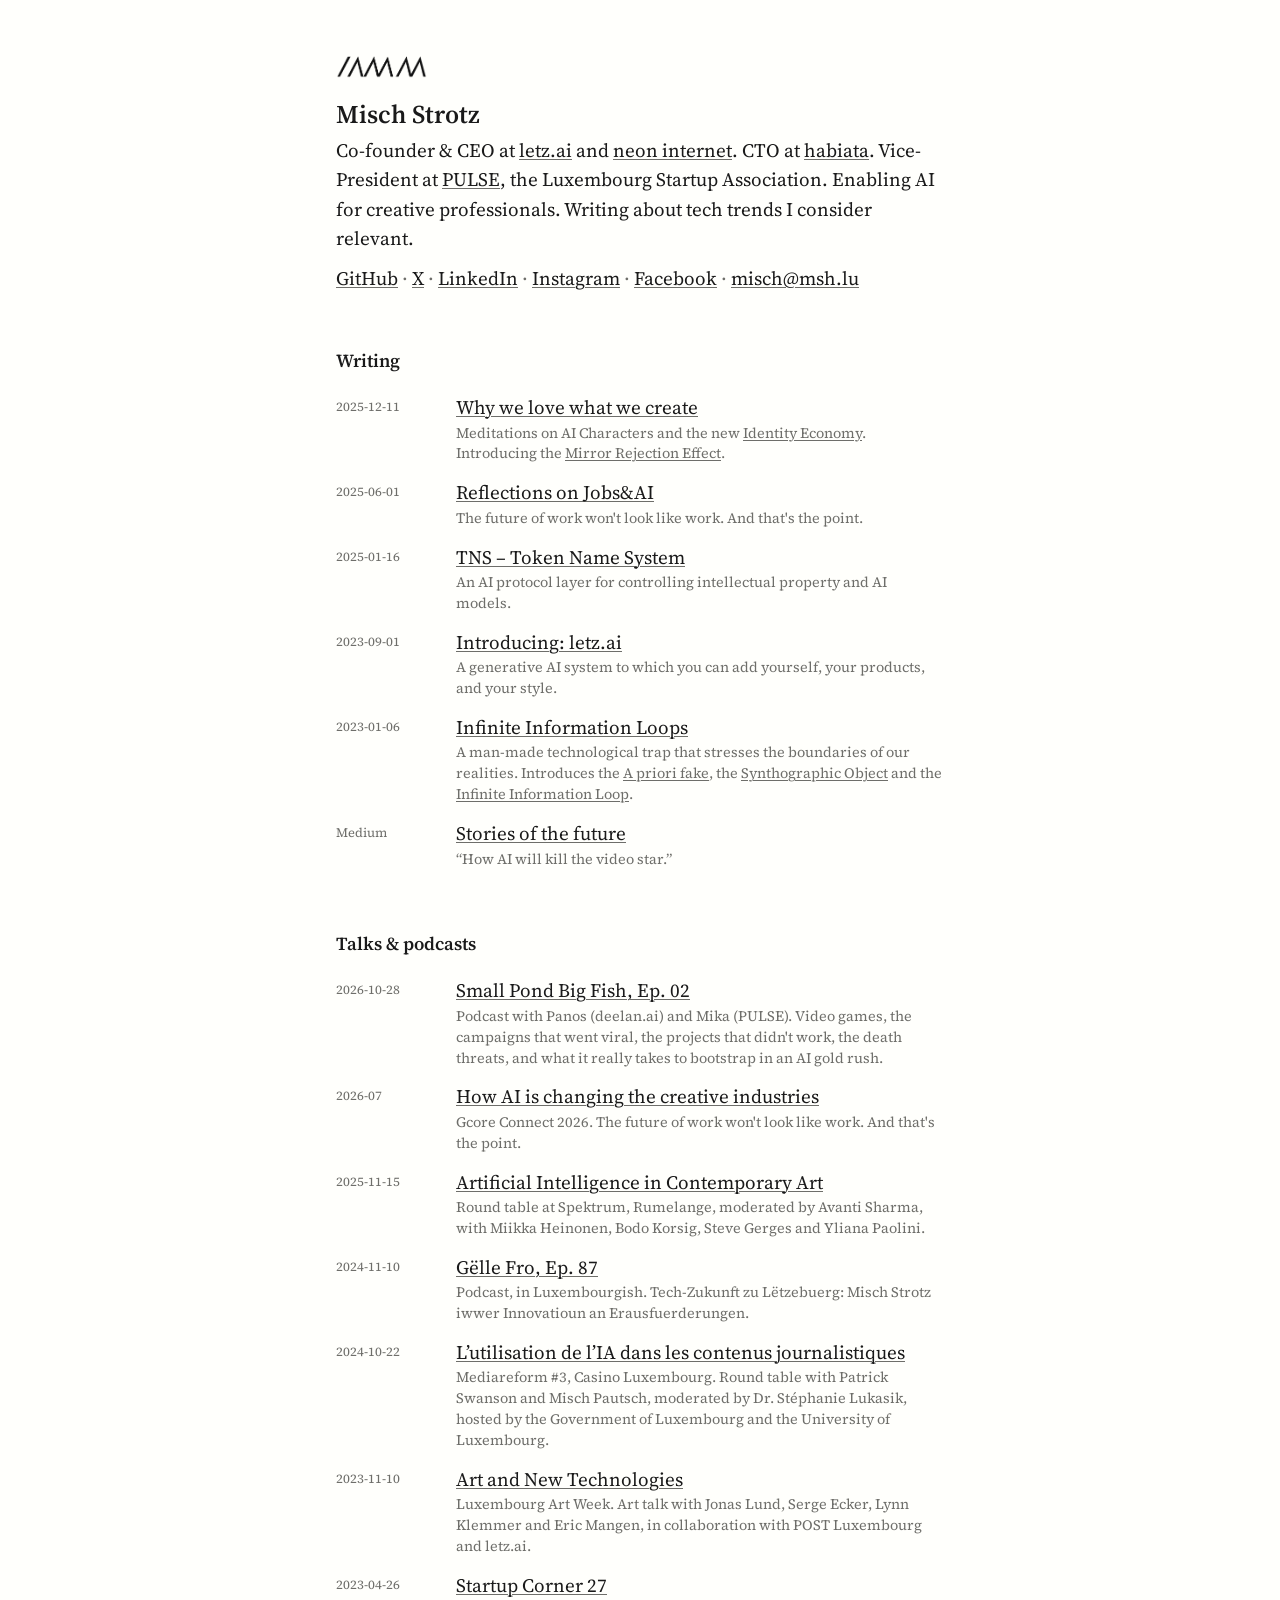
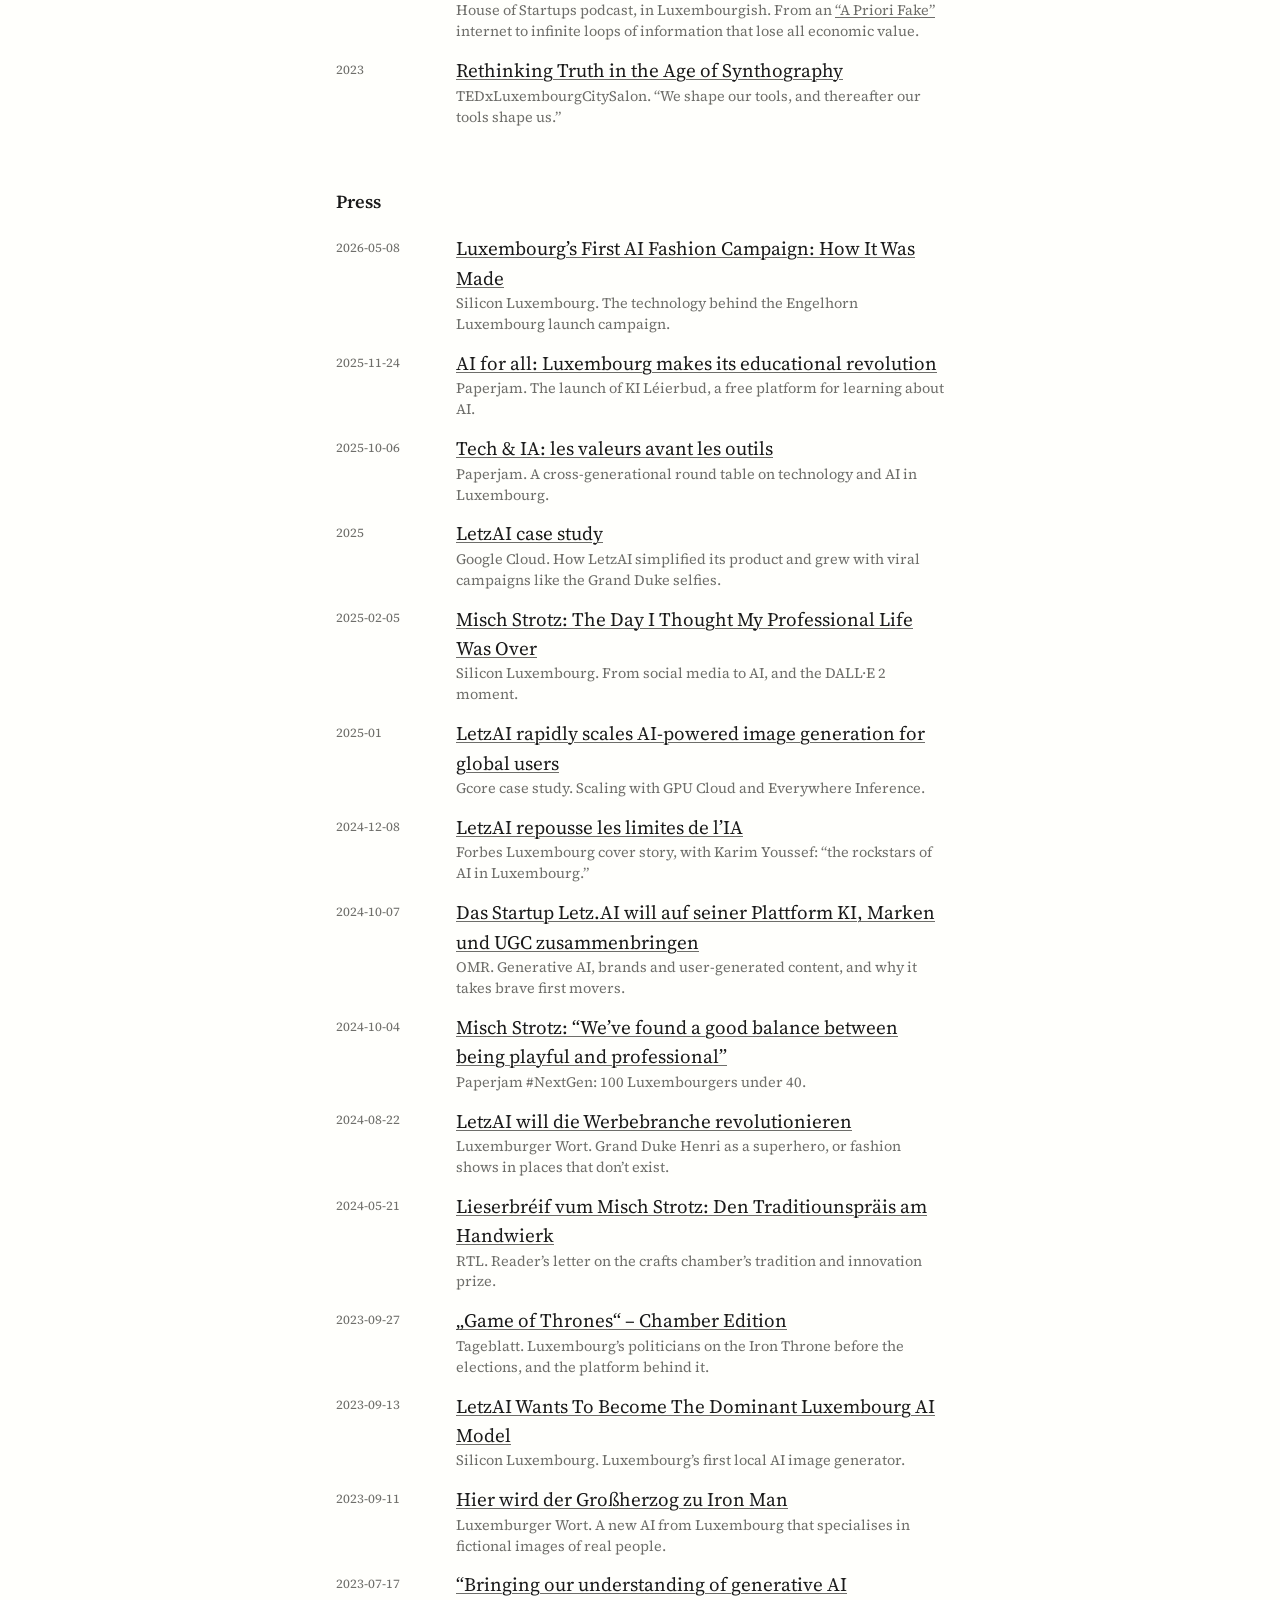
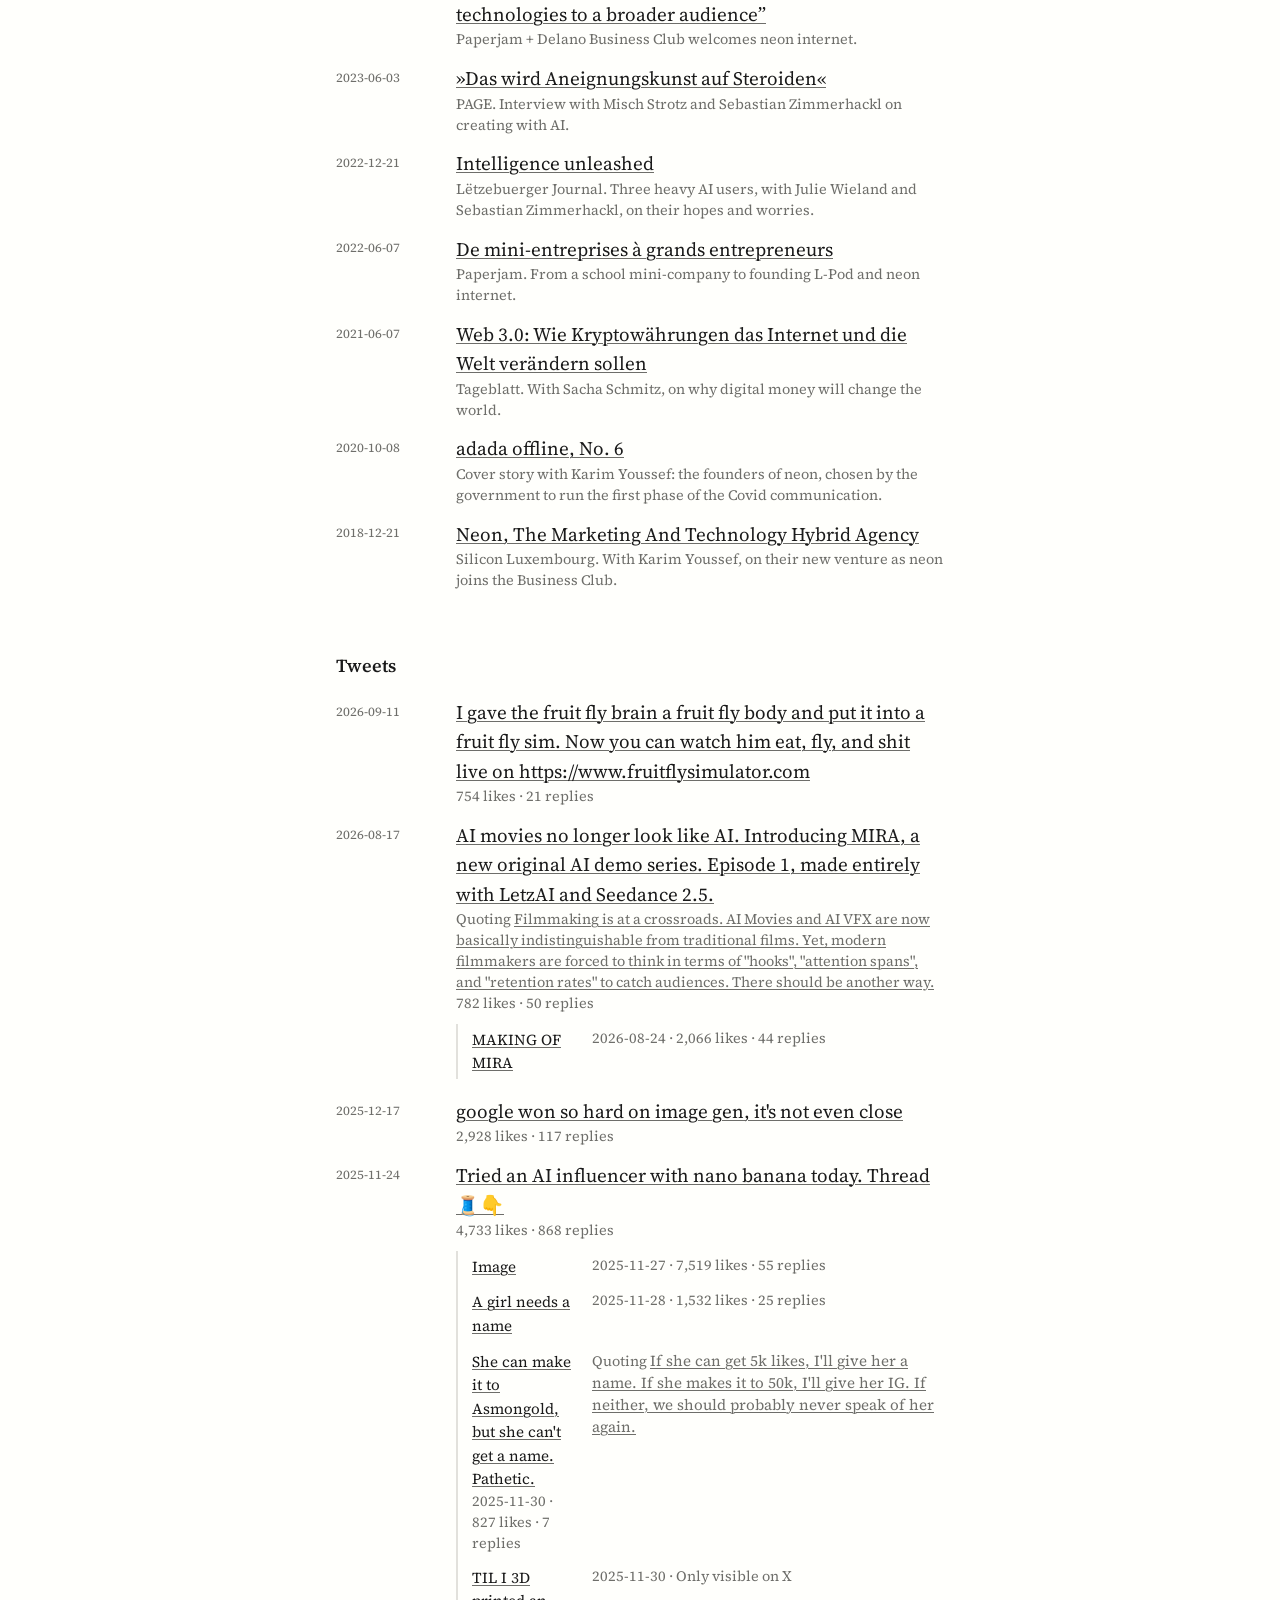
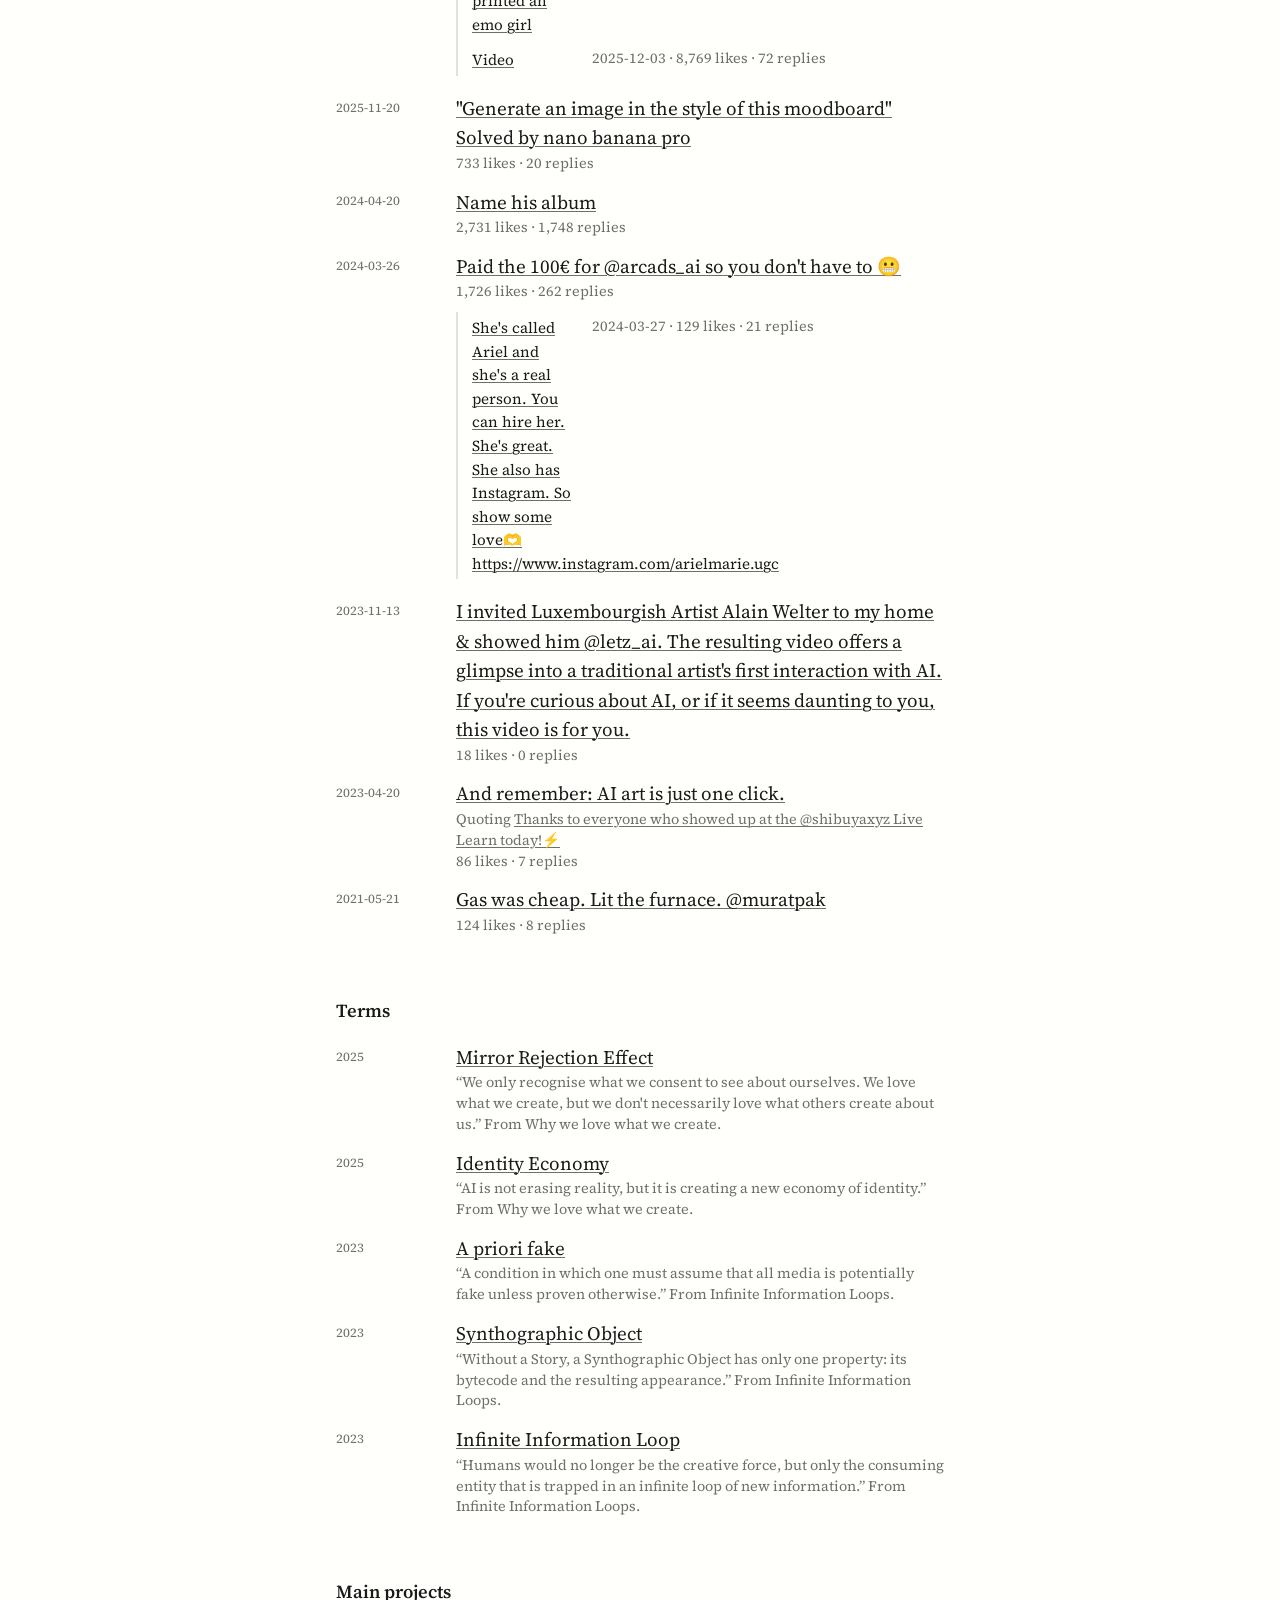
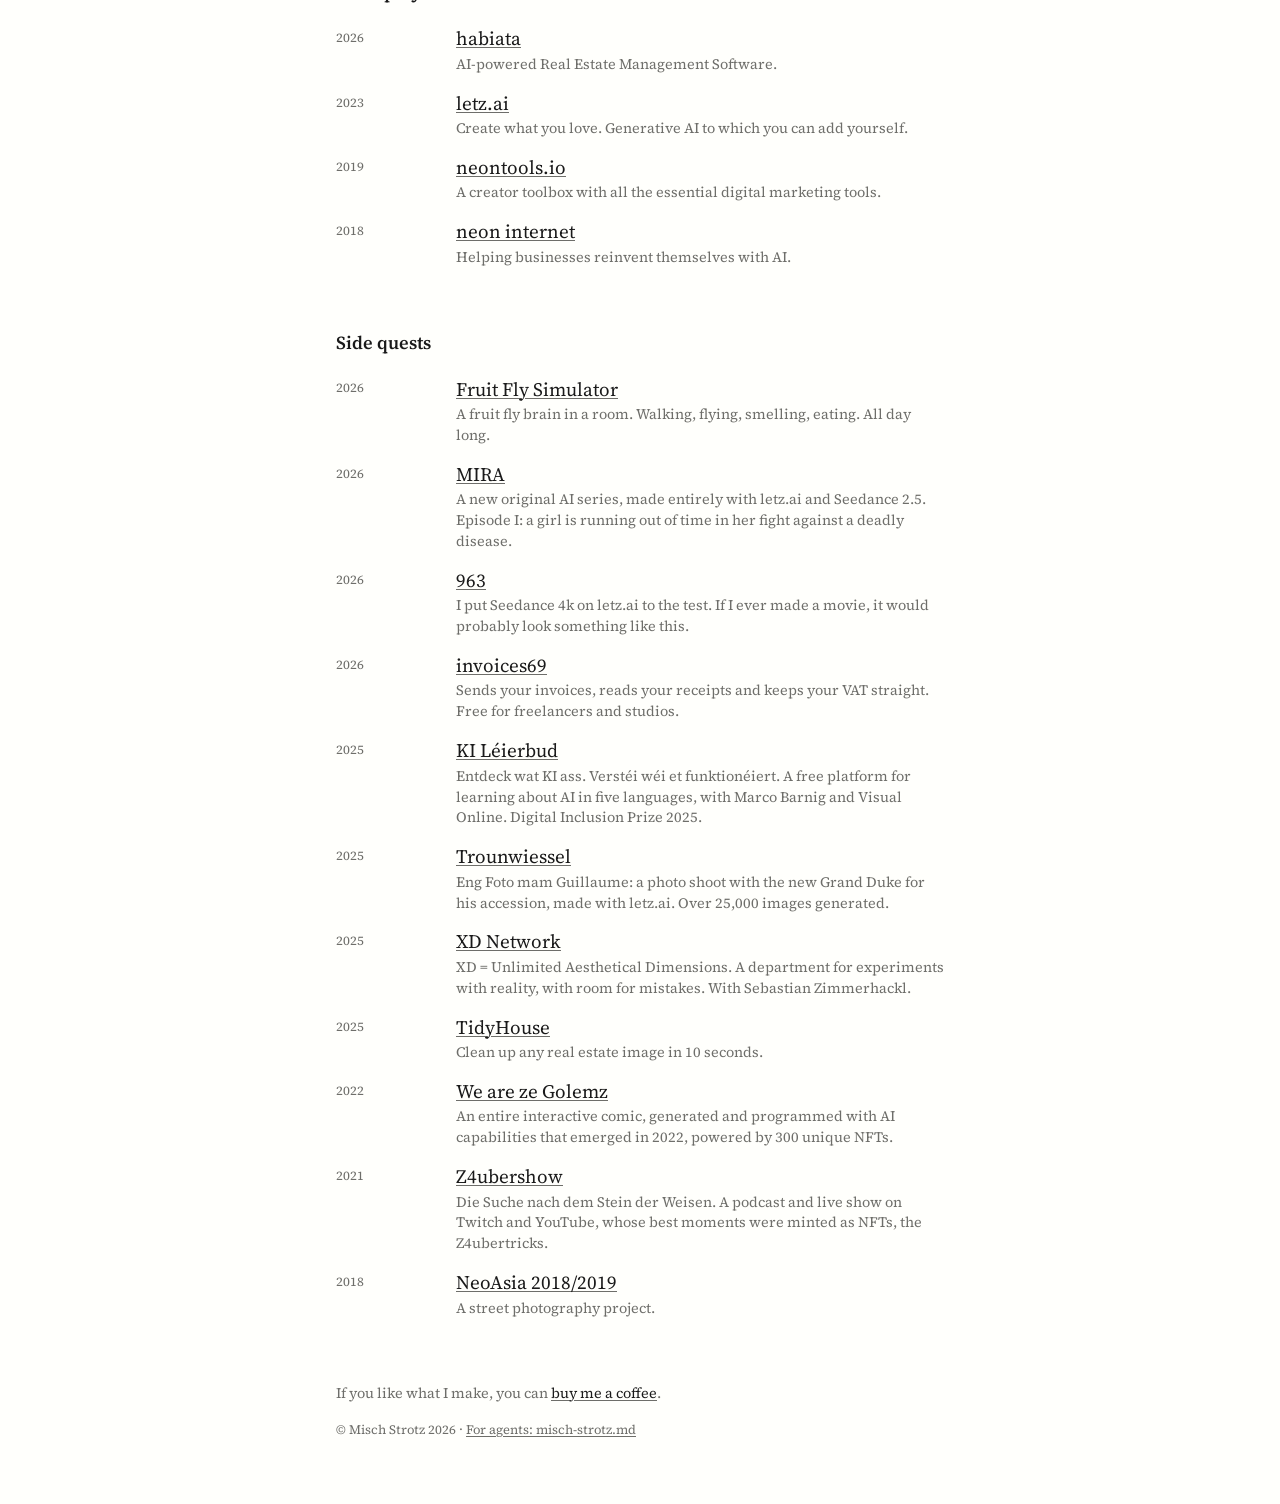
==== index.html @ 7744d4f9 "New mitchoz.com: plain, text-first static site Essays, talks and podcasts, press, tweet stories, ter" ====
<!doctype html>
<!--
       /     /\      /\      /\
      /     /  \    /  \    /  \
     /     /    \  /    \  /    \
    /     /      \/      \/      \
-->
<html lang="en">
<head>
  <meta charset="utf-8">
  <meta name="viewport" content="width=device-width, initial-scale=1">
  <title>Misch Strotz</title>
  <meta name="description" content="Misch Strotz. Co-founder &amp; CEO at letz.ai and neon internet, CTO at habiata, Vice-President of PULSE. Essays, talks, press and projects on AI and media.">
  <link rel="canonical" href="https://www.mitchoz.com/">
  <!-- The same site as one Markdown file, for agents: misch-strotz.md (index: llms.txt) -->
  <link rel="alternate" type="text/markdown" href="misch-strotz.md" title="Misch Strotz (Markdown)">
  <link rel="icon" href="favicon.ico" sizes="any">
  <link rel="icon" type="image/png" sizes="32x32" href="favicon-32.png">
  <link rel="apple-touch-icon" href="apple-touch-icon.png">
  <meta name="theme-color" content="#000000">
  <!-- How the page looks when shared (social networks, chat apps) -->
  <meta property="og:type" content="website">
  <meta property="og:site_name" content="Misch Strotz">
  <meta property="og:title" content="Misch Strotz">
  <meta property="og:description" content="Co-founder &amp; CEO at letz.ai and neon internet, CTO at habiata, Vice-President of PULSE. Essays, talks, press and projects on AI and media.">
  <meta property="og:url" content="https://www.mitchoz.com/">
  <meta property="og:image" content="https://www.mitchoz.com/og-image.png">
  <meta property="og:image:width" content="1200">
  <meta property="og:image:height" content="630">
  <meta property="og:image:alt" content="The Misch Strotz logo on black">
  <meta name="twitter:card" content="summary_large_image">
  <meta name="twitter:site" content="@mitch0z">
  <meta name="twitter:creator" content="@mitch0z">
  <link rel="preconnect" href="https://fonts.googleapis.com">
  <link rel="preconnect" href="https://fonts.gstatic.com" crossorigin>
  <link href="https://fonts.googleapis.com/css2?family=Source+Serif+4:ital,opsz,wght@0,8..60,400;0,8..60,600;1,8..60,400&display=swap" rel="stylesheet">
  <link rel="stylesheet" href="styles.css">
  <script>
    // Hold the text back for a moment so app.js can scramble it in; skipped with reduced motion, never longer than 2 s.
    if (!matchMedia("(prefers-reduced-motion: reduce)").matches) {
      document.documentElement.classList.add("scramble-wait");
      setTimeout(() => document.documentElement.classList.remove("scramble-wait"), 2000);
    }
  </script>
  <!-- Every link opens in a new tab. -->
  <base target="_blank">
  <script type="application/ld+json">
  {
    "@context": "https://schema.org",
    "@type": "Person",
    "name": "Misch Strotz",
    "url": "https://www.mitchoz.com",
    "email": "mailto:misch@msh.lu",
    "jobTitle": "Co-founder & CEO",
    "worksFor": [
      { "@type": "Organization", "name": "letz.ai", "url": "https://www.letz.ai" },
      { "@type": "Organization", "name": "neon internet", "url": "https://www.neoninternet.com" },
      { "@type": "Organization", "name": "habiata", "url": "https://www.habiata.lu" }
    ],
    "memberOf": { "@type": "Organization", "name": "PULSE, the Luxembourg Startup Association", "url": "https://www.pulse.lu" },
    "sameAs": [
      "https://github.com/mitchoz",
      "https://twitter.com/mitch0z",
      "https://www.linkedin.com/in/mitchoz/",
      "https://instagram.com/mitchoz",
      "https://www.facebook.com/mitchoz"
    ]
  }
  </script>
</head>
<body>
  <main>
    <header class="masthead">
      <img class="logo logo--ink" src="assets/img/logo.png" alt="" width="207" height="50">
      <img class="logo logo--paper" src="assets/img/logo-white.png" alt="" width="207" height="50">
      <h1>Misch Strotz</h1>
      <p>Co-founder &amp; CEO at <a target="_blank" rel="noopener" href="https://www.letz.ai">letz.ai</a> and <a target="_blank" rel="noopener" href="https://www.neoninternet.com">neon internet</a>. CTO at <a target="_blank" rel="noopener" href="https://www.habiata.lu">habiata</a>. Vice-President at <a target="_blank" rel="noopener" href="https://www.pulse.lu">PULSE</a>, the Luxembourg Startup Association. Enabling AI for creative professionals. Writing about tech trends I consider relevant.</p>
      <p class="links">
        <a target="_blank" rel="noopener" href="https://github.com/mitchoz">GitHub</a> ·
        <a target="_blank" rel="noopener" href="https://twitter.com/mitch0z">X</a> ·
        <a target="_blank" rel="noopener" href="https://www.linkedin.com/in/mitchoz/">LinkedIn</a> ·
        <a target="_blank" rel="noopener" href="https://instagram.com/mitchoz">Instagram</a> ·
        <a target="_blank" rel="noopener" href="https://www.facebook.com/mitchoz">Facebook</a> ·
        <a target="_blank" rel="noopener" href="mailto:misch@msh.lu">misch@msh.lu</a>
      </p>
    </header>

    <section id="writing">
      <h2>Writing</h2>
      <ol class="entries">
        <li data-thumb="thumbs/why-we-love-what-we-create.webp">
          <time datetime="2025-12-11">2025-12-11</time>
          <div>
            <a target="_blank" rel="noopener" href="whywelovewhatwecreate/">Why we love what we create</a>
            <p>Meditations on AI Characters and the new <a target="_blank" rel="noopener" href="#identity-economy" class="term-link">Identity Economy</a>. Introducing the <a target="_blank" rel="noopener" href="#mirror-rejection-effect" class="term-link">Mirror Rejection Effect</a>.</p>
          </div>
        </li>
        <li data-thumb="thumbs/reflections-on-jobs-ai.webp">
          <time datetime="2025-06-01">2025-06-01</time>
          <div>
            <a target="_blank" rel="noopener" href="jobsandai/">Reflections on Jobs&amp;AI</a>
            <p>The future of work won't look like work. And that's the point.</p>
          </div>
        </li>
        <li data-thumb="thumbs/tns-token-name-system.webp">
          <time datetime="2025-01-16">2025-01-16</time>
          <div>
            <a target="_blank" rel="noopener" href="tokennamesystem/">TNS – Token Name System</a>
            <p>An AI protocol layer for controlling intellectual property and AI models.</p>
          </div>
        </li>
        <li data-thumb="thumbs/introducing-letz-ai.webp">
          <time datetime="2023-09-01">2023-09-01</time>
          <div>
            <a target="_blank" rel="noopener" href="letzai/">Introducing: letz.ai</a>
            <p>A generative AI system to which you can add yourself, your products, and your style.</p>
          </div>
        </li>
        <li data-thumb="thumbs/infinite-information-loops.webp">
          <time datetime="2023-01-06">2023-01-06</time>
          <div>
            <a target="_blank" rel="noopener" href="infiniteinformationloops/">Infinite Information Loops</a>
            <p>A man-made technological trap that stresses the boundaries of our realities. Introduces the <a target="_blank" rel="noopener" href="#a-priori-fake" class="term-link">A priori fake</a>, the <a target="_blank" rel="noopener" href="#synthographic-object" class="term-link">Synthographic Object</a> and the <a target="_blank" rel="noopener" href="#infinite-information-loop" class="term-link">Infinite Information Loop</a>.</p>
          </div>
        </li>
        <li data-thumb="thumbs/stories-of-the-future.webp">
          <time>Medium</time>
          <div>
            <a target="_blank" rel="noopener" href="https://mitchoz.medium.com/stories-of-the-future-d442c1dc7c9">Stories of the future</a>
            <p>“How AI will kill the video star.”</p>
          </div>
        </li>
      </ol>
    </section>

    <section id="talks">
      <h2>Talks &amp; podcasts</h2>
      <ol class="entries">
        <li data-thumb="thumbs/small-pond-big-fish-ep-02.webp"><time>2026-10-28</time><div><a target="_blank" rel="noopener" href="https://www.youtube.com/watch?v=8pjqCe5MMnE">Small Pond Big Fish, Ep. 02</a><p>Podcast with Panos (deelan.ai) and Mika (PULSE). Video games, the campaigns that went viral, the projects that didn't work, the death threats, and what it really takes to bootstrap in an AI gold rush.</p></div></li>
        <li data-thumb="thumbs/how-ai-is-changing-the-creative-industries.webp"><time>2026-07</time><div><a target="_blank" rel="noopener" href="https://www.youtube.com/watch?v=ElxOqEj51Ko">How AI is changing the creative industries</a><p>Gcore Connect 2026. The future of work won't look like work. And that's the point.</p></div></li>
        <li data-thumb="thumbs/artificial-intelligence-in-contemporary-art.webp"><time>2025-11-15</time><div><a target="_blank" rel="noopener" href="https://www.youtube.com/watch?v=hoCrGjhRggg">Artificial Intelligence in Contemporary Art</a><p>Round table at Spektrum, Rumelange, moderated by Avanti Sharma, with Miikka Heinonen, Bodo Korsig, Steve Gerges and Yliana Paolini.</p></div></li>
        <li data-thumb="thumbs/gelle-fro-ep-87.webp"><time>2024-11-10</time><div><a target="_blank" rel="noopener" href="https://www.instagram.com/p/DCM8f8tqeTG/">Gëlle Fro, Ep. 87</a><p>Podcast, in Luxembourgish. Tech-Zukunft zu Lëtzebuerg: Misch Strotz iwwer Innovatioun an Erausfuerderungen.</p></div></li>
        <li data-thumb="thumbs/lutilisation-de-lia-dans-les-contenus-journalistiques.webp"><time>2024-10-22</time><div><a target="_blank" rel="noopener" href="https://mediareform.public.lu/dam-assets/programme/3-conference/mediareform-programme-3.png">L’utilisation de l’IA dans les contenus journalistiques</a><p>Mediareform #3, Casino Luxembourg. Round table with Patrick Swanson and Misch Pautsch, moderated by Dr. Stéphanie Lukasik, hosted by the Government of Luxembourg and the University of Luxembourg.</p></div></li>
        <li data-thumb="thumbs/art-and-new-technologies.webp"><time>2023-11-10</time><div><a target="_blank" rel="noopener" href="https://luxembourgartweek.lu/en/programme/art-and-new-technologies">Art and New Technologies</a><p>Luxembourg Art Week. Art talk with Jonas Lund, Serge Ecker, Lynn Klemmer and Eric Mangen, in collaboration with POST Luxembourg and letz.ai.</p></div></li>
        <li data-thumb="thumbs/startup-corner-27.webp"><time>2023-04-26</time><div><a target="_blank" rel="noopener" href="https://www.cc.lu/toute-linformation/actualites/detail/startup-corner-27-misch-strotz-neon-internet">Startup Corner 27</a><p>House of Startups podcast, in Luxembourgish. From an <a target="_blank" rel="noopener" href="#a-priori-fake" class="term-link">“A Priori Fake”</a> internet to infinite loops of information that lose all economic value.</p></div></li>
        <li data-thumb="thumbs/rethinking-truth-in-the-age-of-synthography.webp"><time>2023</time><div><a target="_blank" rel="noopener" href="https://www.youtube.com/watch?v=e2h3Wnyvznk">Rethinking Truth in the Age of Synthography</a><p>TEDxLuxembourgCitySalon. “We shape our tools, and thereafter our tools shape us.”</p></div></li>
      </ol>
    </section>

    <section id="press">
      <h2>Press</h2>
      <ol class="entries">
        <li data-thumb="thumbs/luxembourgs-first-ai-fashion-campaign-how-it-was-made.webp"><time>2026-05-08</time><div><a target="_blank" rel="noopener" href="https://www.siliconluxembourg.lu/luxembourg-first-ai-fashion-campaign-engelhorn-letzai/">Luxembourg’s First AI Fashion Campaign: How It Was Made</a><p>Silicon Luxembourg. The technology behind the Engelhorn Luxembourg launch campaign.</p></div></li>
        <li data-thumb="thumbs/ai-for-all-luxembourg-makes-its-educational-revolution.webp"><time>2025-11-24</time><div><a target="_blank" rel="noopener" href="https://en.paperjam.lu/article/ai-for-all-luxembourg-makes-its-educational-revolution">AI for all: Luxembourg makes its educational revolution</a><p>Paperjam. The launch of KI Léierbud, a free platform for learning about AI.</p></div></li>
        <li data-thumb="thumbs/tech-ia-les-valeurs-avant-les-outils.webp"><time>2025-10-06</time><div><a target="_blank" rel="noopener" href="https://paperjam.lu/article/tech-and-ia-les-valeurs-avant-les-outils">Tech &amp; IA: les valeurs avant les outils</a><p>Paperjam. A cross-generational round table on technology and AI in Luxembourg.</p></div></li>
        <li data-thumb="thumbs/letzai-case-study.webp"><time>2025</time><div><a target="_blank" rel="noopener" href="https://cloud.google.com/customers/letzai">LetzAI case study</a><p>Google Cloud. How LetzAI simplified its product and grew with viral campaigns like the Grand Duke selfies.</p></div></li>
        <li data-thumb="thumbs/misch-strotz-the-day-i-thought-my-professional-life-was-over.webp"><time>2025-02-05</time><div><a target="_blank" rel="noopener" href="https://www.siliconluxembourg.lu/misch-strotz-the-day-i-thought-my-professional-life-was-over/">Misch Strotz: The Day I Thought My Professional Life Was Over</a><p>Silicon Luxembourg. From social media to AI, and the DALL·E 2 moment.</p></div></li>
        <li data-thumb="thumbs/letzai-rapidly-scales-ai-powered-image-generation-for-global.webp"><time>2025-01</time><div><a target="_blank" rel="noopener" href="https://gcore.com/case-studies/letzai">LetzAI rapidly scales AI-powered image generation for global users</a><p>Gcore case study. Scaling with GPU Cloud and Everywhere Inference.</p></div></li>
        <li data-thumb="thumbs/letzai-repousse-les-limites-de-lia.webp"><time>2024-12-08</time><div><a target="_blank" rel="noopener" href="https://www.forbes.lu/letzai-repousse-les-limites-intelligence-artificielle/">LetzAI repousse les limites de l’IA</a><p>Forbes Luxembourg cover story, with Karim Youssef: “the rockstars of AI in Luxembourg.”</p></div></li>
        <li data-thumb="thumbs/das-startup-letz-ai-will-auf-seiner-plattform-ki-marken-und.webp"><time>2024-10-07</time><div><a target="_blank" rel="noopener" href="https://omr.com/de/daily/letz-ai-virtual-try-on">Das Startup Letz.AI will auf seiner Plattform KI, Marken und UGC zusammenbringen</a><p>OMR. Generative AI, brands and user-generated content, and why it takes brave first movers.</p></div></li>
        <li data-thumb="thumbs/misch-strotz-weve-found-a-good-balance-between-being-playful.webp"><time>2024-10-04</time><div><a target="_blank" rel="noopener" href="https://en.paperjam.lu/article/misch-strotz-we-ve-found-a-goo">Misch Strotz: “We’ve found a good balance between being playful and professional”</a><p>Paperjam #NextGen: 100 Luxembourgers under 40.</p></div></li>
        <li data-thumb="thumbs/letzai-will-die-werbebranche-revolutionieren.webp"><time>2024-08-22</time><div><a target="_blank" rel="noopener" href="https://www.wort.lu/wirtschaft/letzai-will-die-werbebranche-revolutionieren/17912342.html">LetzAI will die Werbebranche revolutionieren</a><p>Luxemburger Wort. Grand Duke Henri as a superhero, or fashion shows in places that don’t exist.</p></div></li>
        <li data-thumb="thumbs/lieserbreif-vum-misch-strotz-den-traditiounsprais-am-handwie.webp"><time>2024-05-21</time><div><a target="_blank" rel="noopener" href="https://www.rtl.lu/news/meenung/lieserbreiwer/den-traditiounsprais-am-handwierk-2197604">Lieserbréif vum Misch Strotz: Den Traditiounspräis am Handwierk</a><p>RTL. Reader’s letter on the crafts chamber’s tradition and innovation prize.</p></div></li>
        <li data-thumb="thumbs/game-of-thrones-chamber-edition.webp"><time>2023-09-27</time><div><a target="_blank" rel="noopener" href="https://www.tageblatt.lu/Wirtschaft/Luxemburger-Firma-Neon-Internet-entwickelt-KI-Plattform-zur-Generierung-fiktiver-Bilder-33209.html">„Game of Thrones“ – Chamber Edition</a><p>Tageblatt. Luxembourg’s politicians on the Iron Throne before the elections, and the platform behind it.</p></div></li>
        <li data-thumb="thumbs/letzai-wants-to-become-the-dominant-luxembourg-ai-model.webp"><time>2023-09-13</time><div><a target="_blank" rel="noopener" href="https://www.siliconluxembourg.lu/letzai-wants-to-become-the-dominant-luxembourg-ai-model/">LetzAI Wants To Become The Dominant Luxembourg AI Model</a><p>Silicon Luxembourg. Luxembourg’s first local AI image generator.</p></div></li>
        <li data-thumb="thumbs/hier-wird-der-groherzog-zu-iron-man.webp"><time>2023-09-11</time><div><a target="_blank" rel="noopener" href="https://www.wort.lu/panorama/hier-wird-der-gro%C3%9Fherzog-zu-iron-man/2746501.html">Hier wird der Großherzog zu Iron Man</a><p>Luxemburger Wort. A new AI from Luxembourg that specialises in fictional images of real people.</p></div></li>
        <li data-thumb="thumbs/bringing-our-understanding-of-generative-ai-technologies-to.webp"><time>2023-07-17</time><div><a target="_blank" rel="noopener" href="https://paperjam.lu/article/a-creative-agency-shaped-throu">“Bringing our understanding of generative AI technologies to a broader audience”</a><p>Paperjam + Delano Business Club welcomes neon internet.</p></div></li>
        <li data-thumb="thumbs/das-wird-aneignungskunst-auf-steroiden.webp"><time>2023-06-03</time><div><a target="_blank" rel="noopener" href="https://page-online.de/branche-karriere/das-wird-aneignungskunst-auf-steroiden/">»Das wird Aneignungskunst auf Steroiden«</a><p>PAGE. Interview with Misch Strotz and Sebastian Zimmerhackl on creating with AI.</p></div></li>
        <li data-thumb="thumbs/intelligence-unleashed.webp"><time>2022-12-21</time><div><a target="_blank" rel="noopener" href="https://journal.lu/de/intelligence-unleashed">Intelligence unleashed</a><p>Lëtzebuerger Journal. Three heavy AI users, with Julie Wieland and Sebastian Zimmerhackl, on their hopes and worries.</p></div></li>
        <li data-thumb="thumbs/de-mini-entreprises-a-grands-entrepreneurs.webp"><time>2022-06-07</time><div><a target="_blank" rel="noopener" href="https://paperjam.lu/article/mini-entreprises-a-grands-entr">De mini-entreprises à grands entrepreneurs</a><p>Paperjam. From a school mini-company to founding L-Pod and neon internet.</p></div></li>
        <li data-thumb="thumbs/web-3-0-wie-kryptowahrungen-das-internet-und-die-welt-verand.webp"><time>2021-06-07</time><div><a target="_blank" rel="noopener" href="https://www.tageblatt.lu/Wirtschaft/Wie-Kryptowaehrungen-das-Internet-und-die-Welt-veraendern-sollen-50577.html">Web 3.0: Wie Kryptowährungen das Internet und die Welt verändern sollen</a><p>Tageblatt. With Sacha Schmitz, on why digital money will change the world.</p></div></li>
        <li data-thumb="thumbs/adada-offline-no-6.webp"><time>2020-10-08</time><div><a target="_blank" rel="noopener" href="https://www.facebook.com/adada.lu/posts/vient-de-para%C3%AEtre-adadaoffline-num%C3%A9ro-6coverstory-rencontre-avec-misch-strotz-et/3488229864554186/">adada offline, No. 6</a><p>Cover story with Karim Youssef: the founders of neon, chosen by the government to run the first phase of the Covid communication.</p></div></li>
        <li data-thumb="thumbs/neon-the-marketing-and-technology-hybrid-agency.webp"><time>2018-12-21</time><div><a target="_blank" rel="noopener" href="https://www.siliconluxembourg.lu/neon-the-marketing-and-technology-hybrid-agency/">Neon, The Marketing And Technology Hybrid Agency</a><p>Silicon Luxembourg. With Karim Youssef, on their new venture as neon joins the Business Club.</p></div></li>
      </ol>
    </section>

    <section id="tweets">
      <h2>Tweets</h2>
      <ol class="entries" id="notes-list"></ol>
    </section>

    <section id="terms">
      <h2>Terms</h2>
      <ol class="entries terms">
        <li id="mirror-rejection-effect"><time>2025</time><div><a target="_blank" rel="noopener" class="term-name" href="whywelovewhatwecreate/#mirror-rejection-effect">Mirror Rejection Effect</a><p><span class="term-def">“We only recognise what we consent to see about ourselves. We love what we create, but we don't necessarily love what others create about us.”</span> <span class="term-src">From Why we love what we create.</span></p></div></li>
        <li id="identity-economy"><time>2025</time><div><a target="_blank" rel="noopener" class="term-name" href="whywelovewhatwecreate/#identity-economy">Identity Economy</a><p><span class="term-def">“AI is not erasing reality, but it is creating a new economy of identity.”</span> <span class="term-src">From Why we love what we create.</span></p></div></li>
        <li id="a-priori-fake"><time>2023</time><div><a target="_blank" rel="noopener" class="term-name" href="infiniteinformationloops/#a-priori-fake">A priori fake</a><p><span class="term-def">“A condition in which one must assume that all media is potentially fake unless proven otherwise.”</span> <span class="term-src">From Infinite Information Loops.</span></p></div></li>
        <li id="synthographic-object"><time>2023</time><div><a target="_blank" rel="noopener" class="term-name" href="infiniteinformationloops/#synthographic-object">Synthographic Object</a><p><span class="term-def">“Without a Story, a Synthographic Object has only one property: its bytecode and the resulting appearance.”</span> <span class="term-src">From Infinite Information Loops.</span></p></div></li>
        <li id="infinite-information-loop"><time>2023</time><div><a target="_blank" rel="noopener" class="term-name" href="infiniteinformationloops/#infinite-information-loop">Infinite Information Loop</a><p><span class="term-def">“Humans would no longer be the creative force, but only the consuming entity that is trapped in an infinite loop of new information.”</span> <span class="term-src">From Infinite Information Loops.</span></p></div></li>
      </ol>
    </section>

    <section id="work">
      <h2>Main projects</h2>
      <ol class="entries">
        <li data-thumb="thumbs/habiata.webp"><time>2026</time><div><a target="_blank" rel="noopener" href="https://www.habiata.lu">habiata</a><p>AI-powered Real Estate Management Software.</p></div></li>
        <li data-thumb="thumbs/letz-ai.webp"><time>2023</time><div><a target="_blank" rel="noopener" href="https://www.letz.ai">letz.ai</a><p>Create what you love. Generative AI to which you can add yourself.</p></div></li>
        <li data-thumb="thumbs/neontools-io.webp"><time>2019</time><div><a target="_blank" rel="noopener" href="https://www.neontools.io">neontools.io</a><p>A creator toolbox with all the essential digital marketing tools.</p></div></li>
        <li data-thumb="thumbs/neon-internet.webp"><time>2018</time><div><a target="_blank" rel="noopener" href="https://www.neoninternet.com">neon internet</a><p>Helping businesses reinvent themselves with AI.</p></div></li>
      </ol>

      <h2>Side quests</h2>
      <ol class="entries">
        <li data-thumb="thumbs/fruit-fly-simulator.webp"><time>2026</time><div><a target="_blank" rel="noopener" href="https://fruitflysimulator.com">Fruit Fly Simulator</a><p>A fruit fly brain in a room. Walking, flying, smelling, eating. All day long.</p></div></li>
        <li data-thumb="thumbs/mira.webp"><time>2026</time><div><a target="_blank" rel="noopener" href="https://letz.ai/watch/mira">MIRA</a><p>A new original AI series, made entirely with letz.ai and Seedance 2.5. Episode I: a girl is running out of time in her fight against a deadly disease.</p></div></li>
        <li data-thumb="thumbs/963.webp"><time>2026</time><div><a target="_blank" rel="noopener" href="https://x.com/mitch0z/status/2071919240433574250">963</a><p>I put Seedance 4k on letz.ai to the test. If I ever made a movie, it would probably look something like this.</p></div></li>
        <li data-thumb="thumbs/invoices69.webp"><time>2026</time><div><a target="_blank" rel="noopener" href="https://invoices69.com">invoices69</a><p>Sends your invoices, reads your receipts and keeps your VAT straight. Free for freelancers and studios.</p></div></li>
        <li data-thumb="thumbs/ki-leierbud.webp"><time>2025</time><div><a target="_blank" rel="noopener" href="https://ki-leierbud.lu/">KI Léierbud</a><p>Entdeck wat KI ass. Verstéi wéi et funktionéiert. A free platform for learning about AI in five languages, with Marco Barnig and Visual Online. Digital Inclusion Prize 2025.</p></div></li>
        <li data-thumb="thumbs/trounwiessel.webp"><time>2025</time><div><a target="_blank" rel="noopener" href="https://trounwiessel.letz.ai/">Trounwiessel</a><p>Eng Foto mam Guillaume: a photo shoot with the new Grand Duke for his accession, made with letz.ai. Over 25,000 images generated.</p></div></li>
        <li data-thumb="thumbs/xd-network.webp"><time>2025</time><div><a target="_blank" rel="noopener" href="https://xdnet.work">XD Network</a><p>XD = Unlimited Aesthetical Dimensions. A department for experiments with reality, with room for mistakes. With Sebastian Zimmerhackl.</p></div></li>
        <li data-thumb="thumbs/tidyhouse.webp"><time>2025</time><div><a target="_blank" rel="noopener" href="https://tidyhouse.io">TidyHouse</a><p>Clean up any real estate image in 10 seconds.</p></div></li>
        <li data-thumb="thumbs/we-are-ze-golemz.webp"><time>2022</time><div><a target="_blank" rel="noopener" href="https://mirror.xyz/fayeknewz.eth/PjVgzT2Vj0WUMrv3M_PxLhCeeJaPRIFHm8lXoW9b0hc">We are ze Golemz</a><p>An entire interactive comic, generated and programmed with AI capabilities that emerged in 2022, powered by 300 unique NFTs.</p></div></li>
        <li data-thumb="thumbs/z4ubershow.webp"><time>2021</time><div><a target="_blank" rel="noopener" href="https://z4ubershow.com/">Z4ubershow</a><p>Die Suche nach dem Stein der Weisen. A podcast and live show on Twitch and YouTube, whose best moments were minted as NFTs, the Z4ubertricks.</p></div></li>
        <li data-thumb="thumbs/neoasia-2018-2019.webp"><time>2018</time><div><a target="_blank" rel="noopener" href="https://www.behance.net/gallery/89914651/neoasia-20182019">NeoAsia 2018/2019</a><p>A street photography project.</p></div></li>
      </ol>
    </section>

    <p class="support">If you like what I make, you can <a target="_blank" rel="noopener" href="https://buymeacoffee.com/mitch0z">buy me a coffee</a>.</p>
    <footer>© Misch Strotz 2026 · <a href="misch-strotz.md" target="_blank" rel="noopener">For agents: misch-strotz.md</a></footer>
  </main>

  <div class="preview" id="preview" hidden></div>

  <script src="app.js"></script>
</body>
</html>
---- styles.css ----
:root {
  --bg: #fffffc;
  --ink: #1a1a1a;
  --muted: #6e6e6a;
  --rule: #e2e1dc;
  --link: #1a1a1a;
  --visited: #6e6e6a;
  --mark: #fff3a8;
  color-scheme: light;
}
@media (prefers-color-scheme: dark) {
  :root {
    --bg: #111110;
    --ink: #e6e5e0;
    --muted: #8d8c86;
    --rule: #2a2a28;
    --link: #e6e5e0;
    --visited: #8d8c86;
    --mark: #4a4320;
    color-scheme: dark;
  }
}

* { box-sizing: border-box; }
/* Until app.js has scrambled the text (see the snippet in each page's head) */
.scramble-wait main { visibility: hidden; }
html { -webkit-text-size-adjust: 100%; }
body {
  margin: 0;
  background: var(--bg);
  color: var(--ink);
  font: 19px/1.55 "Source Serif 4", Georgia, serif;
  font-optical-sizing: auto;
}
main { max-width: 40rem; margin: 0 auto; padding: 56px 16px 64px; }

a { color: var(--link); text-decoration-thickness: 1px; text-underline-offset: 2px; text-decoration-color: var(--muted); }
a:visited { color: var(--visited); }
a:hover { text-decoration-color: currentColor; }
:focus-visible { outline: 2px solid currentColor; outline-offset: 2px; }

h1, h2, h3 { font-weight: 600; line-height: 1.25; }
h1 { font-size: 1.6rem; margin: 20px 0 6px; }
h2 { font-size: 1.15rem; margin: 56px 0 14px; }
h3 { font-size: 1rem; margin: 0; }
p { margin: 0; }

/* Logo */
.logo { height: 22px; width: auto; display: block; }
.logo--paper { display: none; }
@media (prefers-color-scheme: dark) {
  .logo--ink { display: none; }
  .logo--paper { display: block; }
}

.masthead .links { margin-top: 10px; color: var(--muted); }

/* Lists of dated entries */
.entries { list-style: none; margin: 0; padding: 0; }
.entries li { display: grid; grid-template-columns: 6.5rem 1fr; gap: 0 16px; padding: 7px 0; }
.entries time, .meta {
  color: var(--muted); font-size: .8rem; font-variant-numeric: tabular-nums; padding-top: .3em;
}
.entries p { color: var(--muted); font-size: .9rem; line-height: 1.45; }
.entries p a { color: inherit; }

/* Notes */
#notes-list li > div { color: var(--ink); }
/* Placeholder rows while the tweets load: ASCII noise in the shape of a post */
#notes-list .skeleton { color: var(--muted); }
#notes-list .skeleton > div { color: var(--muted); }
#notes-list .skeleton span { display: block; overflow: hidden; white-space: nowrap; }
#notes-list .skeleton .skeleton-line { color: var(--ink); opacity: .55; }
#notes-list .skeleton .skeleton-sub { font-size: .9rem; }
/* Follow-ups under a story's first post */
.story-posts { list-style: none; margin: 10px 0 4px; padding: 0 0 0 14px; border-left: 2px solid var(--rule); }
.story-posts li { padding: 4px 0; }
.story-posts li + li { margin-top: 4px; }
.story-posts a { font-size: .95rem; }
.story-posts time { color: inherit; font-size: inherit; padding: 0; }

/* Terms: same list layout as the other sections */
.terms li { scroll-margin-top: 24px; }
.terms li:target { background: var(--mark); box-shadow: 0 0 0 8px var(--mark); }

.support { margin-top: 56px; color: var(--muted); font-size: .9rem; }
.support + footer { margin-top: 16px; }
footer { margin-top: 64px; color: var(--muted); font-size: .8rem; }
footer a { color: inherit; }

/* Essay pages */
.crumb { font-size: .9rem; color: var(--muted); }
.crumb a { color: inherit; }
.essay header h1 { font-size: 2rem; margin-top: 28px; }
.essay .dek { margin-top: 6px; font-size: 1.15rem; color: var(--muted); font-style: italic; }
.essay header .meta { display: block; margin-top: 10px; }
.essay figure { margin: 28px 0; }
.essay figure img { display: block; width: 100%; height: auto; }
.essay figcaption { margin-top: 6px; color: var(--muted); font-size: .8rem; }
.essay figcaption a { color: inherit; }
.essay article p { margin: 0 0 1em; }
.essay article h2 { margin-top: 48px; scroll-margin-top: 24px; }
.essay article .key { font-weight: 600; margin: 1.4em 0; }
/* Images shown side by side, the audio version of an article, links to Instagram posts */
.essay figure.gallery { display: grid; gap: 4px; }
.essay figure.gallery.n-2 { grid-template-columns: 1fr 1fr; }
.essay figure.gallery.n-3 { grid-template-columns: 1fr 1fr 1fr; }
.essay figure.gallery img { aspect-ratio: 3 / 4; object-fit: cover; }
.essay .embed.audio audio { display: block; width: 100%; }
.essay .embed-link { padding-left: 14px; border-left: 2px solid var(--rule); }

/* Embedded YouTube players and X posts */
.essay .embed.video .frame { aspect-ratio: 16 / 9; background: var(--rule); }
.essay .embed.video iframe { display: block; width: 100%; height: 100%; border: 0; }
.essay .embed.post { max-width: 34rem; }
.essay .embed.post blockquote {
  margin: 0; padding: 14px 16px; border: 1px solid var(--rule); border-radius: 12px; font-size: .95rem; line-height: 1.45;
}
.essay .embed.post blockquote p { margin: 0; }
.essay .post-author .meta { padding-top: 0; }
.essay .post-text { margin-top: 6px !important; }
.essay .post-quote { margin-top: 8px !important; padding-left: 10px; border-left: 2px solid var(--rule); color: var(--muted); font-size: .85rem; }
.essay .post-media { display: grid; gap: 2px; margin-top: 10px; border-radius: 8px; overflow: hidden; position: relative; }
.essay .post-media.n-2, .essay .post-media.n-4 { grid-template-columns: 1fr 1fr; }
.essay .post-media.n-3 { grid-template-columns: 1fr 1fr 1fr; }
.essay .post-media img { display: block; width: 100%; height: 100%; object-fit: cover; aspect-ratio: 4 / 5; }
.essay .post-media.n-1 img { aspect-ratio: auto; max-height: 520px; }
.essay .post-media.n-4 img { aspect-ratio: 1; }
.essay .post-media .play {
  position: absolute; inset: 0; display: grid; place-items: center;
  font-size: 2.4rem; color: #fff; text-shadow: 0 0 16px rgb(0 0 0 / .6);
}
.essay article [id] { scroll-margin-top: 24px; }
.essay article p:target { background: var(--mark); box-shadow: 0 0 0 8px var(--mark); }

/* Hover previews */
.preview {
  position: absolute; z-index: 10; width: 300px; max-width: calc(100vw - 32px);
  background: var(--bg); color: var(--ink); border: 1px solid var(--rule);
  box-shadow: 0 6px 24px rgb(0 0 0 / .12);
  font-size: .85rem; line-height: 1.45; pointer-events: none;
}
.preview .text { padding: 10px 12px; }
.preview .text .src { display: block; margin-top: 4px; color: var(--muted); font-size: .75rem; }

/* Project thumbnail that follows the pointer */
.thumb {
  position: fixed; left: 0; top: 0; z-index: 20;
  width: 280px; height: auto; max-height: 70vh; object-fit: cover;
  pointer-events: none;
  will-change: transform;
  box-shadow: 0 8px 28px rgb(0 0 0 / .18);
}
.thumb[hidden] { display: none; }
@media (hover: none) {
  /* Holding a finger on a project shows its image instead of selecting text. */
  li[data-thumb] { -webkit-user-select: none; user-select: none; -webkit-touch-callout: none; }
  .thumb { width: 220px; }
}

@media (max-width: 520px) {
  body { font-size: 17px; }
  main { padding-top: 32px; }
  .entries li { grid-template-columns: 1fr; }
  .entries time { padding-top: 0; }
}
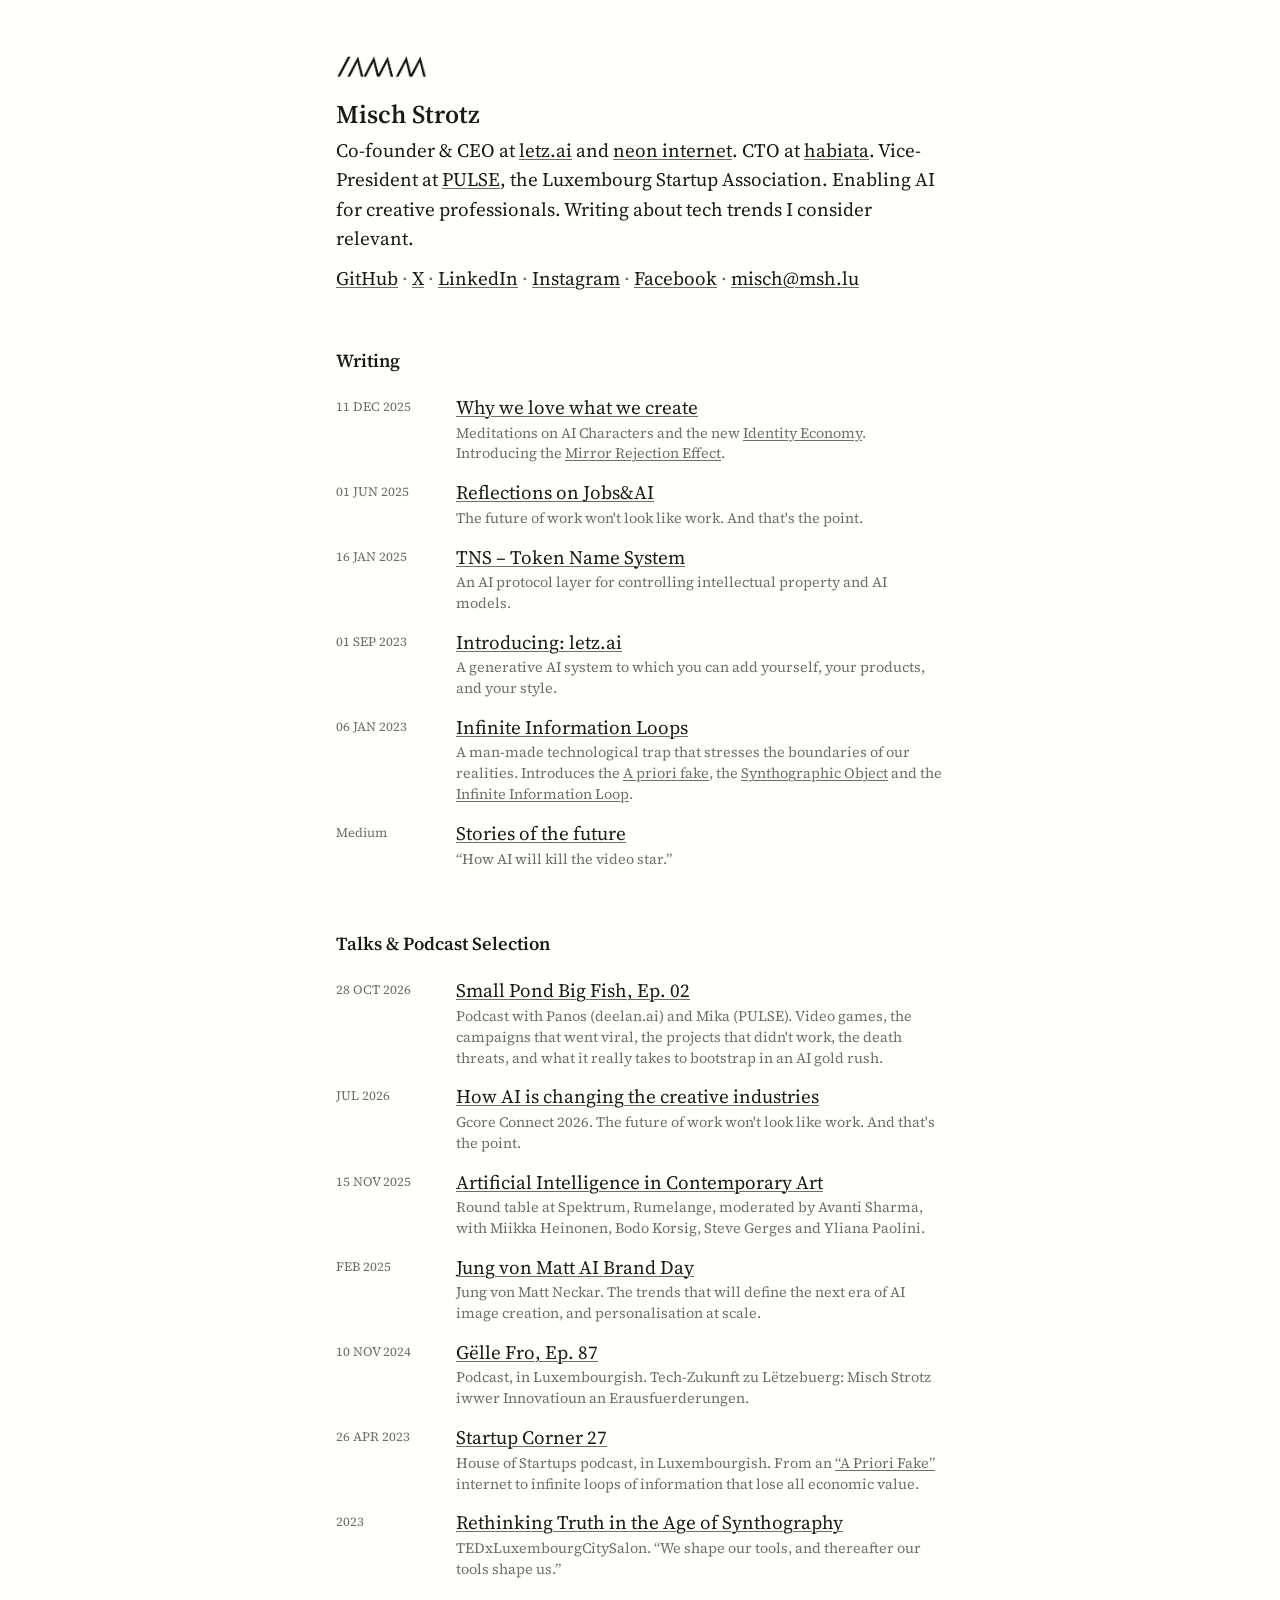
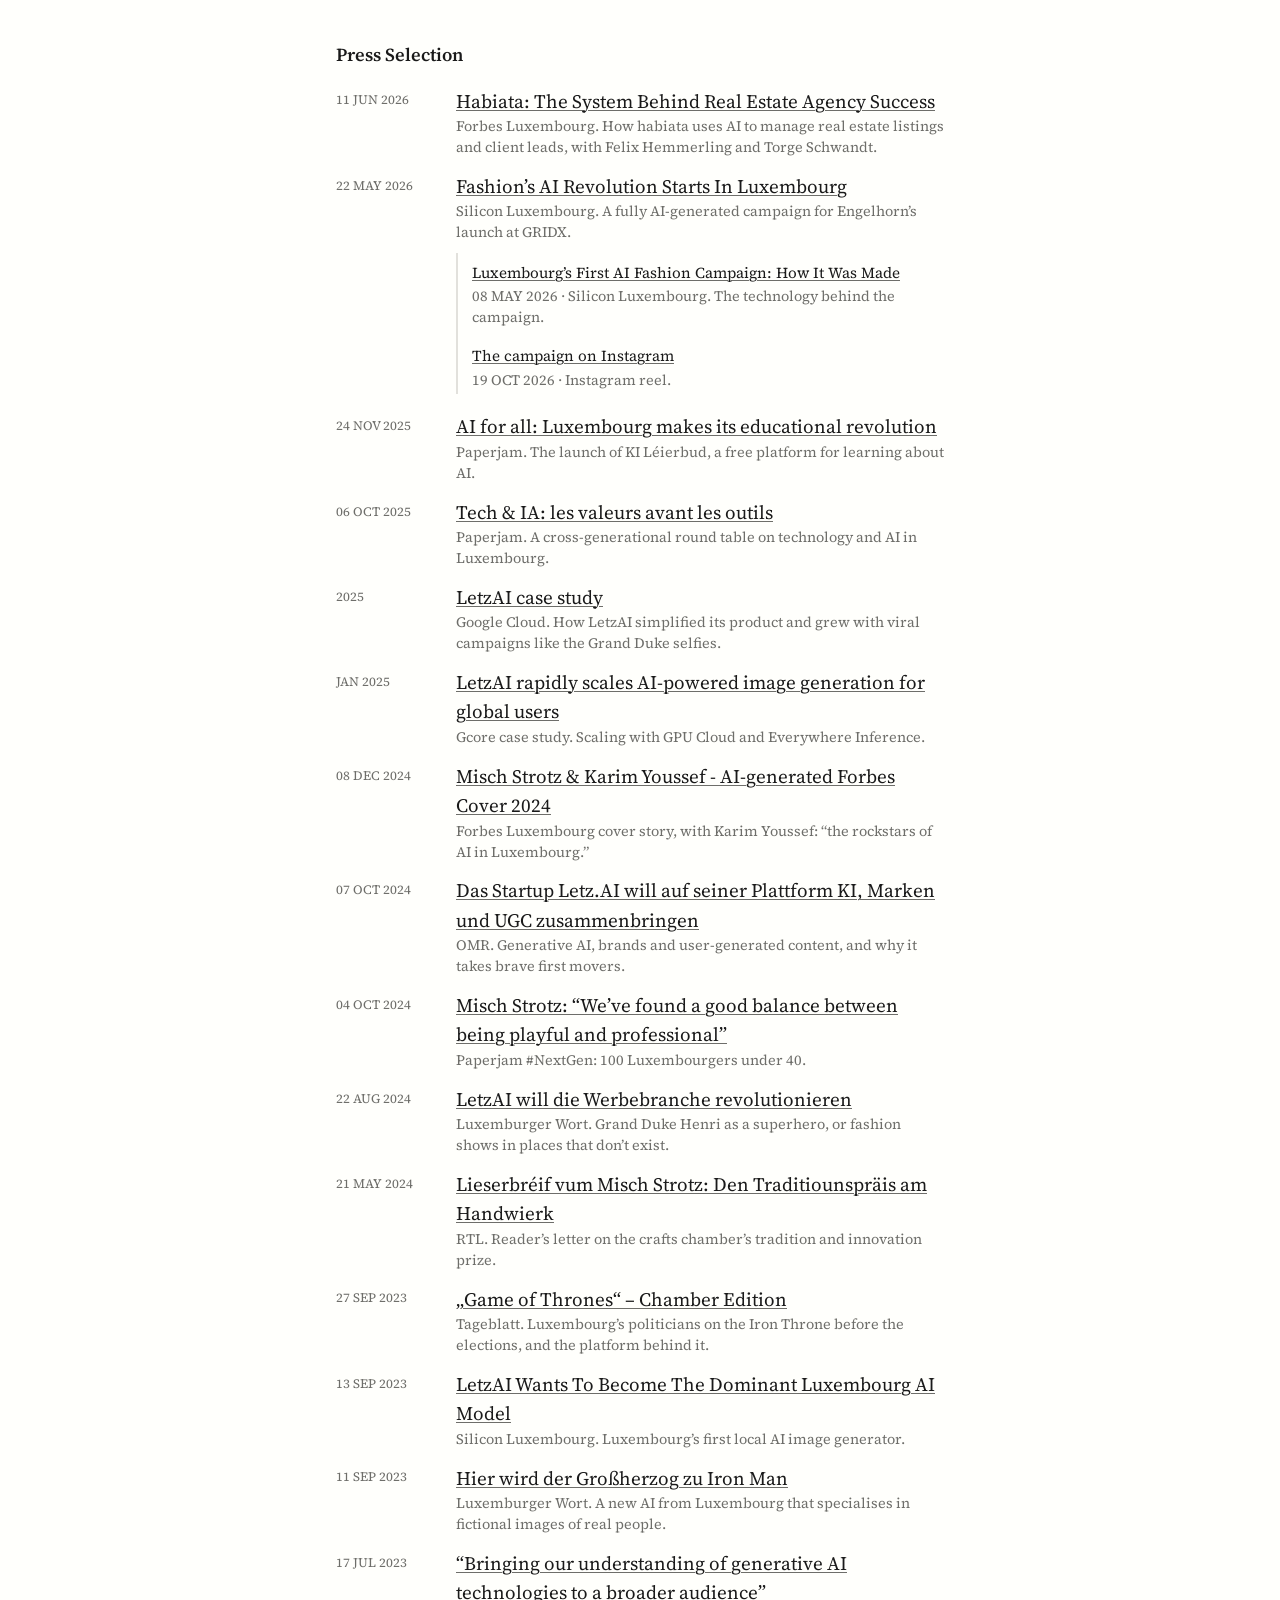
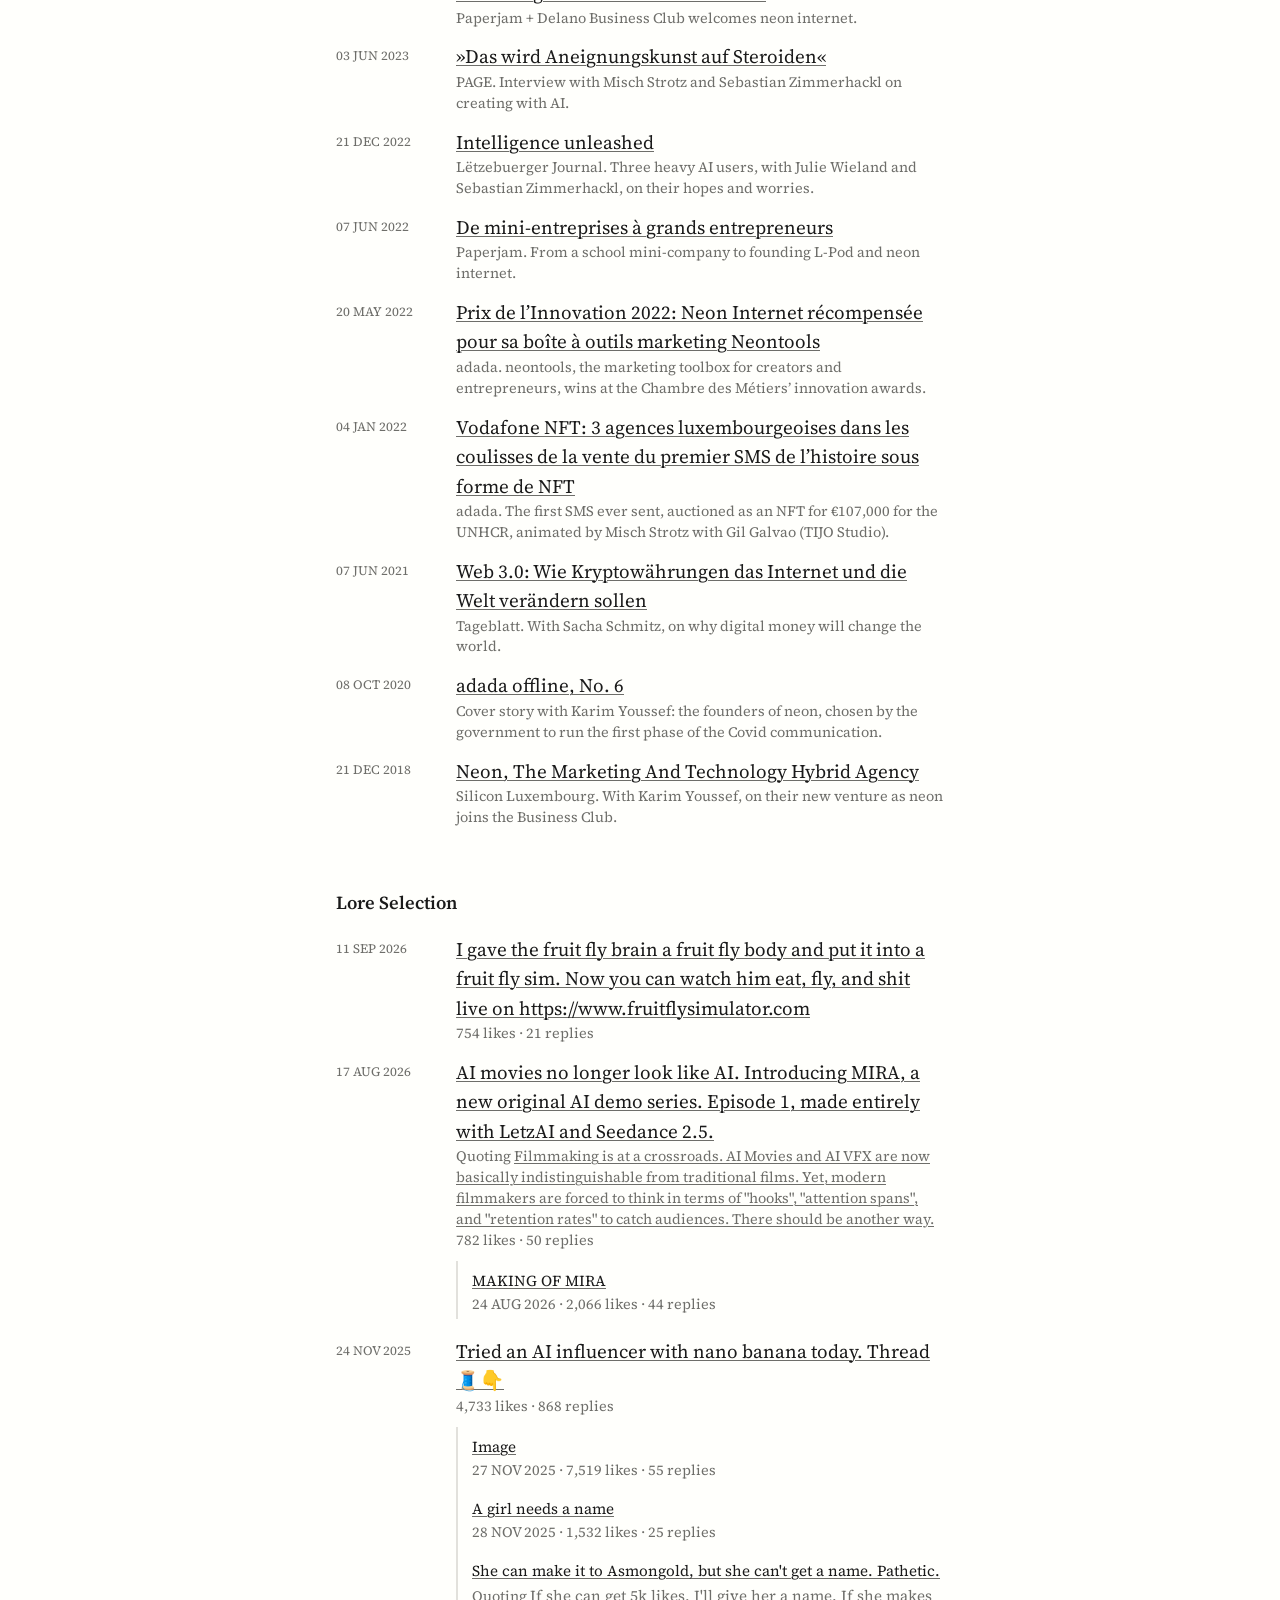
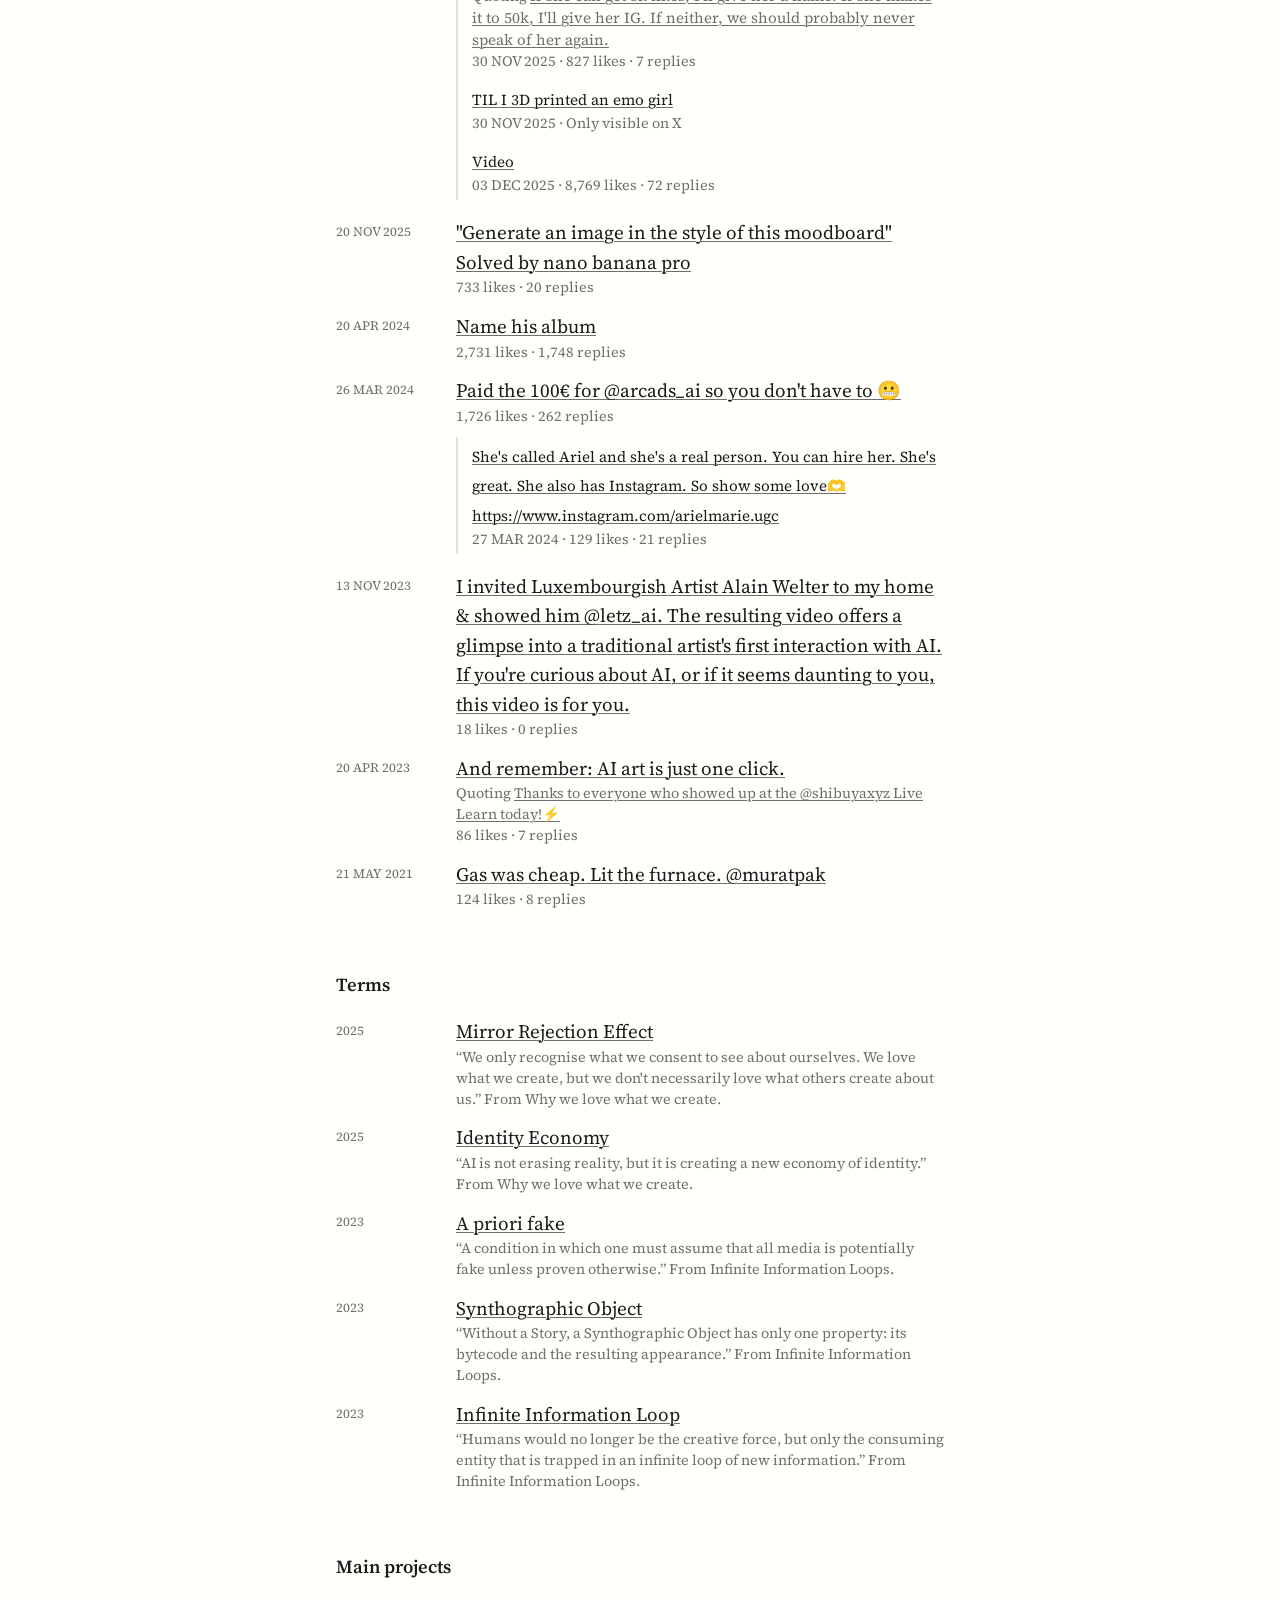
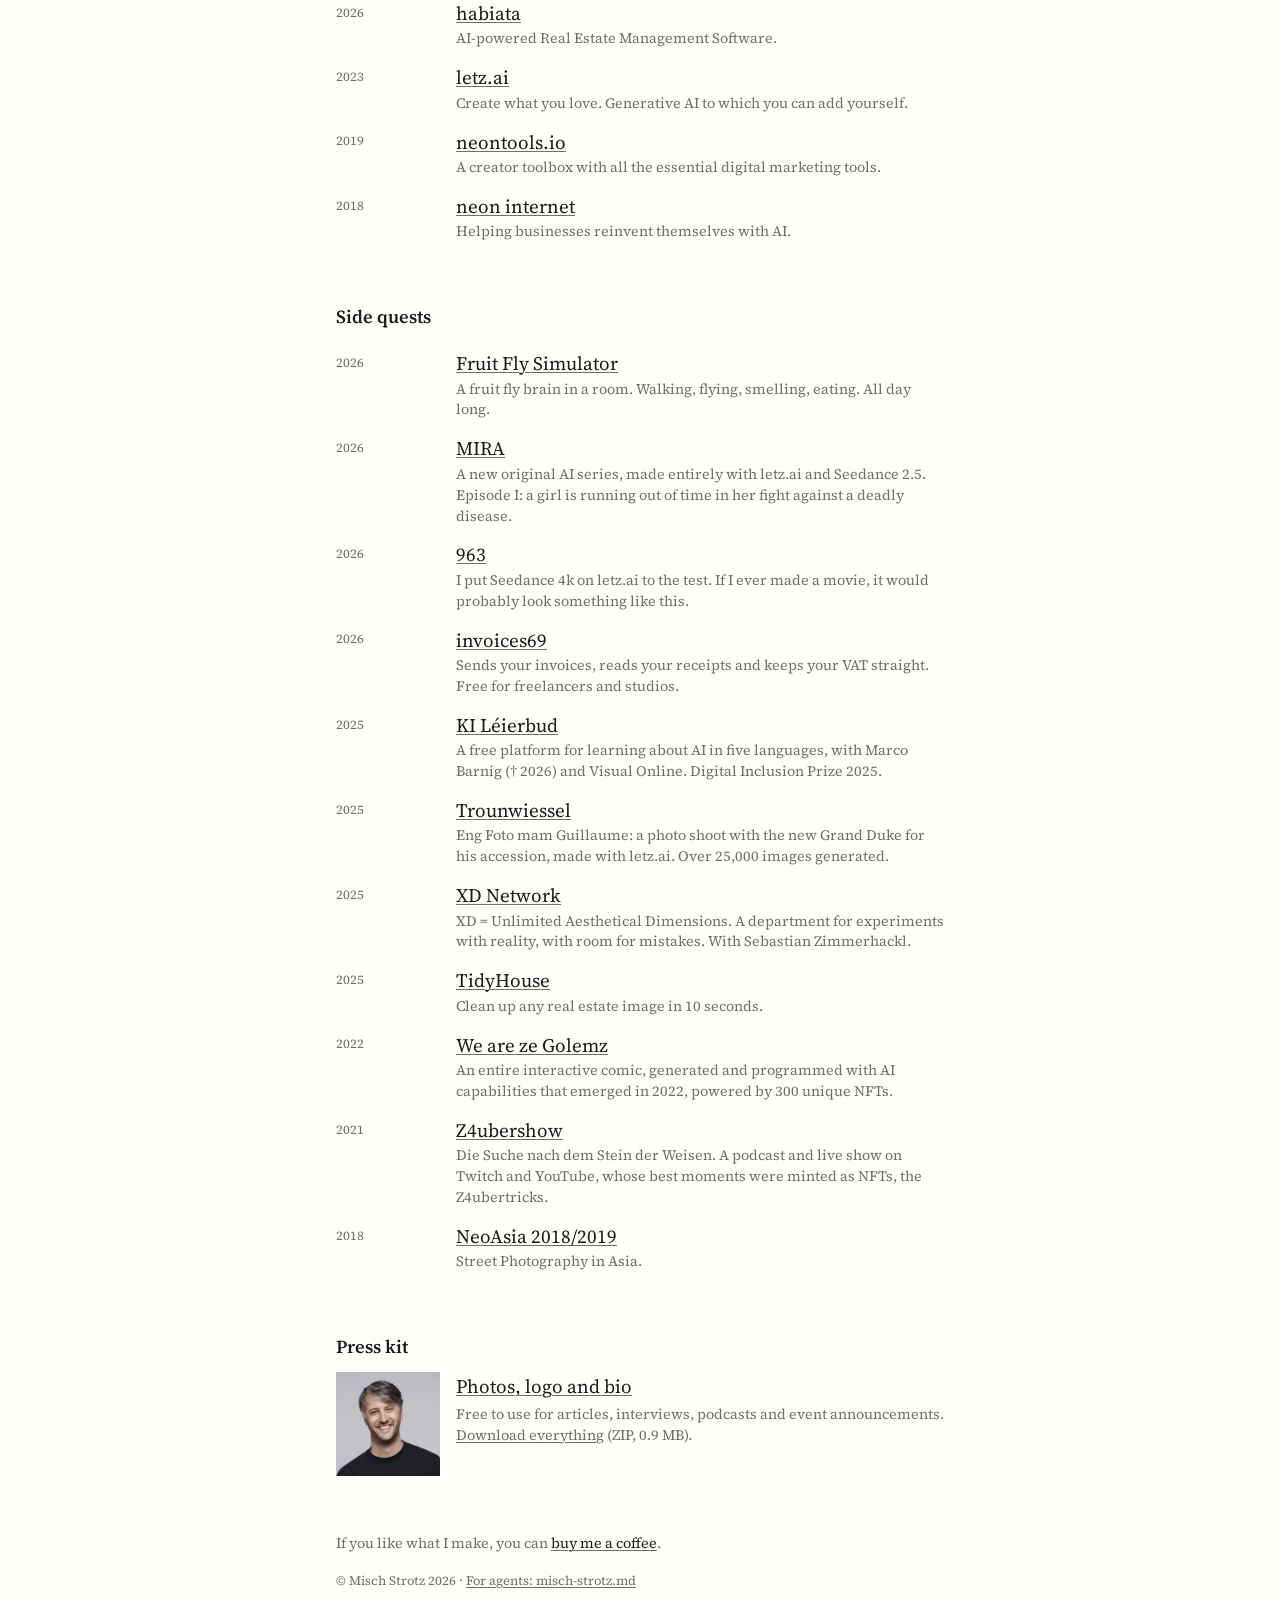
==== commit 63844ea8: "Add press kit, Lore, readable dates and new press - Press kit at /press/: photos, traced SVG logo, b" ====
--- a/index.html
+++ b/index.html
@@ -89,35 +89,35 @@
       <h2>Writing</h2>
       <ol class="entries">
         <li data-thumb="thumbs/why-we-love-what-we-create.webp">
-          <time datetime="2025-12-11">2025-12-11</time>
+          <time datetime="2025-12-11">11 DEC 2025</time>
           <div>
             <a target="_blank" rel="noopener" href="whywelovewhatwecreate/">Why we love what we create</a>
             <p>Meditations on AI Characters and the new <a target="_blank" rel="noopener" href="#identity-economy" class="term-link">Identity Economy</a>. Introducing the <a target="_blank" rel="noopener" href="#mirror-rejection-effect" class="term-link">Mirror Rejection Effect</a>.</p>
           </div>
         </li>
         <li data-thumb="thumbs/reflections-on-jobs-ai.webp">
-          <time datetime="2025-06-01">2025-06-01</time>
+          <time datetime="2025-06-01">01 JUN 2025</time>
           <div>
             <a target="_blank" rel="noopener" href="jobsandai/">Reflections on Jobs&amp;AI</a>
             <p>The future of work won't look like work. And that's the point.</p>
           </div>
         </li>
         <li data-thumb="thumbs/tns-token-name-system.webp">
-          <time datetime="2025-01-16">2025-01-16</time>
+          <time datetime="2025-01-16">16 JAN 2025</time>
           <div>
             <a target="_blank" rel="noopener" href="tokennamesystem/">TNS – Token Name System</a>
             <p>An AI protocol layer for controlling intellectual property and AI models.</p>
           </div>
         </li>
         <li data-thumb="thumbs/introducing-letz-ai.webp">
-          <time datetime="2023-09-01">2023-09-01</time>
+          <time datetime="2023-09-01">01 SEP 2023</time>
           <div>
             <a target="_blank" rel="noopener" href="letzai/">Introducing: letz.ai</a>
             <p>A generative AI system to which you can add yourself, your products, and your style.</p>
           </div>
         </li>
         <li data-thumb="thumbs/infinite-information-loops.webp">
-          <time datetime="2023-01-06">2023-01-06</time>
+          <time datetime="2023-01-06">06 JAN 2023</time>
           <div>
             <a target="_blank" rel="noopener" href="infiniteinformationloops/">Infinite Information Loops</a>
             <p>A man-made technological trap that stresses the boundaries of our realities. Introduces the <a target="_blank" rel="noopener" href="#a-priori-fake" class="term-link">A priori fake</a>, the <a target="_blank" rel="noopener" href="#synthographic-object" class="term-link">Synthographic Object</a> and the <a target="_blank" rel="noopener" href="#infinite-information-loop" class="term-link">Infinite Information Loop</a>.</p>
@@ -134,48 +134,49 @@
     </section>
 
     <section id="talks">
-      <h2>Talks &amp; podcasts</h2>
-      <ol class="entries">
-        <li data-thumb="thumbs/small-pond-big-fish-ep-02.webp"><time>2026-10-28</time><div><a target="_blank" rel="noopener" href="https://www.youtube.com/watch?v=8pjqCe5MMnE">Small Pond Big Fish, Ep. 02</a><p>Podcast with Panos (deelan.ai) and Mika (PULSE). Video games, the campaigns that went viral, the projects that didn't work, the death threats, and what it really takes to bootstrap in an AI gold rush.</p></div></li>
-        <li data-thumb="thumbs/how-ai-is-changing-the-creative-industries.webp"><time>2026-07</time><div><a target="_blank" rel="noopener" href="https://www.youtube.com/watch?v=ElxOqEj51Ko">How AI is changing the creative industries</a><p>Gcore Connect 2026. The future of work won't look like work. And that's the point.</p></div></li>
-        <li data-thumb="thumbs/artificial-intelligence-in-contemporary-art.webp"><time>2025-11-15</time><div><a target="_blank" rel="noopener" href="https://www.youtube.com/watch?v=hoCrGjhRggg">Artificial Intelligence in Contemporary Art</a><p>Round table at Spektrum, Rumelange, moderated by Avanti Sharma, with Miikka Heinonen, Bodo Korsig, Steve Gerges and Yliana Paolini.</p></div></li>
-        <li data-thumb="thumbs/gelle-fro-ep-87.webp"><time>2024-11-10</time><div><a target="_blank" rel="noopener" href="https://www.instagram.com/p/DCM8f8tqeTG/">Gëlle Fro, Ep. 87</a><p>Podcast, in Luxembourgish. Tech-Zukunft zu Lëtzebuerg: Misch Strotz iwwer Innovatioun an Erausfuerderungen.</p></div></li>
-        <li data-thumb="thumbs/lutilisation-de-lia-dans-les-contenus-journalistiques.webp"><time>2024-10-22</time><div><a target="_blank" rel="noopener" href="https://mediareform.public.lu/dam-assets/programme/3-conference/mediareform-programme-3.png">L’utilisation de l’IA dans les contenus journalistiques</a><p>Mediareform #3, Casino Luxembourg. Round table with Patrick Swanson and Misch Pautsch, moderated by Dr. Stéphanie Lukasik, hosted by the Government of Luxembourg and the University of Luxembourg.</p></div></li>
-        <li data-thumb="thumbs/art-and-new-technologies.webp"><time>2023-11-10</time><div><a target="_blank" rel="noopener" href="https://luxembourgartweek.lu/en/programme/art-and-new-technologies">Art and New Technologies</a><p>Luxembourg Art Week. Art talk with Jonas Lund, Serge Ecker, Lynn Klemmer and Eric Mangen, in collaboration with POST Luxembourg and letz.ai.</p></div></li>
-        <li data-thumb="thumbs/startup-corner-27.webp"><time>2023-04-26</time><div><a target="_blank" rel="noopener" href="https://www.cc.lu/toute-linformation/actualites/detail/startup-corner-27-misch-strotz-neon-internet">Startup Corner 27</a><p>House of Startups podcast, in Luxembourgish. From an <a target="_blank" rel="noopener" href="#a-priori-fake" class="term-link">“A Priori Fake”</a> internet to infinite loops of information that lose all economic value.</p></div></li>
+      <h2>Talks &amp; Podcast Selection</h2>
+      <ol class="entries">
+        <li data-thumb="thumbs/small-pond-big-fish-ep-02.webp"><time datetime="2026-10-28">28 OCT 2026</time><div><a target="_blank" rel="noopener" href="https://www.youtube.com/watch?v=8pjqCe5MMnE">Small Pond Big Fish, Ep. 02</a><p>Podcast with Panos (deelan.ai) and Mika (PULSE). Video games, the campaigns that went viral, the projects that didn't work, the death threats, and what it really takes to bootstrap in an AI gold rush.</p></div></li>
+        <li data-thumb="thumbs/how-ai-is-changing-the-creative-industries.webp"><time datetime="2026-07">JUL 2026</time><div><a target="_blank" rel="noopener" href="https://www.youtube.com/watch?v=ElxOqEj51Ko">How AI is changing the creative industries</a><p>Gcore Connect 2026. The future of work won't look like work. And that's the point.</p></div></li>
+        <li data-thumb="thumbs/artificial-intelligence-in-contemporary-art.webp"><time datetime="2025-11-15">15 NOV 2025</time><div><a target="_blank" rel="noopener" href="https://www.youtube.com/watch?v=hoCrGjhRggg">Artificial Intelligence in Contemporary Art</a><p>Round table at Spektrum, Rumelange, moderated by Avanti Sharma, with Miikka Heinonen, Bodo Korsig, Steve Gerges and Yliana Paolini.</p></div></li>
+        <li data-thumb="thumbs/jung-von-matt-ai-brand-day.webp"><time datetime="2025-02">FEB 2025</time><div><a target="_blank" rel="noopener" href="https://www.facebook.com/watch/?v=534367072958134">Jung von Matt AI Brand Day</a><p>Jung von Matt Neckar. The trends that will define the next era of AI image creation, and personalisation at scale.</p></div></li>
+        <li data-thumb="thumbs/gelle-fro-ep-87.webp"><time datetime="2024-11-10">10 NOV 2024</time><div><a target="_blank" rel="noopener" href="https://www.instagram.com/p/DCM8f8tqeTG/">Gëlle Fro, Ep. 87</a><p>Podcast, in Luxembourgish. Tech-Zukunft zu Lëtzebuerg: Misch Strotz iwwer Innovatioun an Erausfuerderungen.</p></div></li>
+        <li data-thumb="thumbs/startup-corner-27.webp"><time datetime="2023-04-26">26 APR 2023</time><div><a target="_blank" rel="noopener" href="https://www.cc.lu/toute-linformation/actualites/detail/startup-corner-27-misch-strotz-neon-internet">Startup Corner 27</a><p>House of Startups podcast, in Luxembourgish. From an <a target="_blank" rel="noopener" href="#a-priori-fake" class="term-link">“A Priori Fake”</a> internet to infinite loops of information that lose all economic value.</p></div></li>
         <li data-thumb="thumbs/rethinking-truth-in-the-age-of-synthography.webp"><time>2023</time><div><a target="_blank" rel="noopener" href="https://www.youtube.com/watch?v=e2h3Wnyvznk">Rethinking Truth in the Age of Synthography</a><p>TEDxLuxembourgCitySalon. “We shape our tools, and thereafter our tools shape us.”</p></div></li>
       </ol>
     </section>
 
     <section id="press">
-      <h2>Press</h2>
-      <ol class="entries">
-        <li data-thumb="thumbs/luxembourgs-first-ai-fashion-campaign-how-it-was-made.webp"><time>2026-05-08</time><div><a target="_blank" rel="noopener" href="https://www.siliconluxembourg.lu/luxembourg-first-ai-fashion-campaign-engelhorn-letzai/">Luxembourg’s First AI Fashion Campaign: How It Was Made</a><p>Silicon Luxembourg. The technology behind the Engelhorn Luxembourg launch campaign.</p></div></li>
-        <li data-thumb="thumbs/ai-for-all-luxembourg-makes-its-educational-revolution.webp"><time>2025-11-24</time><div><a target="_blank" rel="noopener" href="https://en.paperjam.lu/article/ai-for-all-luxembourg-makes-its-educational-revolution">AI for all: Luxembourg makes its educational revolution</a><p>Paperjam. The launch of KI Léierbud, a free platform for learning about AI.</p></div></li>
-        <li data-thumb="thumbs/tech-ia-les-valeurs-avant-les-outils.webp"><time>2025-10-06</time><div><a target="_blank" rel="noopener" href="https://paperjam.lu/article/tech-and-ia-les-valeurs-avant-les-outils">Tech &amp; IA: les valeurs avant les outils</a><p>Paperjam. A cross-generational round table on technology and AI in Luxembourg.</p></div></li>
+      <h2>Press Selection</h2>
+      <ol class="entries">
+        <li data-thumb="thumbs/habiata-the-system-behind-real-estate-agency-success.webp"><time datetime="2026-06-11">11 JUN 2026</time><div><a target="_blank" rel="noopener" href="https://www.forbes.lu/habiata-the-system-behind-real-estate-agency-success/">Habiata: The System Behind Real Estate Agency Success</a><p>Forbes Luxembourg. How habiata uses AI to manage real estate listings and client leads, with Felix Hemmerling and Torge Schwandt.</p></div></li>
+        <li data-thumb="thumbs/fashions-ai-revolution-starts-in-luxembourg.webp"><time datetime="2026-05-22">22 MAY 2026</time><div><a target="_blank" rel="noopener" href="https://www.siliconluxembourg.lu/fashion-ai-revolution-starts-in-luxembourg/">Fashion’s AI Revolution Starts In Luxembourg</a><p>Silicon Luxembourg. A fully AI-generated campaign for Engelhorn’s launch at GRIDX.</p><ol class="story-posts"><li><a target="_blank" rel="noopener" href="https://www.siliconluxembourg.lu/luxembourg-first-ai-fashion-campaign-engelhorn-letzai/">Luxembourg’s First AI Fashion Campaign: How It Was Made</a><p><time datetime="2026-05-08">08 MAY 2026</time> · Silicon Luxembourg. The technology behind the campaign.</p></li><li><a target="_blank" rel="noopener" href="https://www.instagram.com/reels/DerG0c0IMt_/">The campaign on Instagram</a><p><time datetime="2026-10-19">19 OCT 2026</time> · Instagram reel.</p></li></ol></div></li>
+        <li data-thumb="thumbs/ai-for-all-luxembourg-makes-its-educational-revolution.webp"><time datetime="2025-11-24">24 NOV 2025</time><div><a target="_blank" rel="noopener" href="https://en.paperjam.lu/article/ai-for-all-luxembourg-makes-its-educational-revolution">AI for all: Luxembourg makes its educational revolution</a><p>Paperjam. The launch of KI Léierbud, a free platform for learning about AI.</p></div></li>
+        <li data-thumb="thumbs/tech-ia-les-valeurs-avant-les-outils.webp"><time datetime="2025-10-06">06 OCT 2025</time><div><a target="_blank" rel="noopener" href="https://paperjam.lu/article/tech-and-ia-les-valeurs-avant-les-outils">Tech &amp; IA: les valeurs avant les outils</a><p>Paperjam. A cross-generational round table on technology and AI in Luxembourg.</p></div></li>
         <li data-thumb="thumbs/letzai-case-study.webp"><time>2025</time><div><a target="_blank" rel="noopener" href="https://cloud.google.com/customers/letzai">LetzAI case study</a><p>Google Cloud. How LetzAI simplified its product and grew with viral campaigns like the Grand Duke selfies.</p></div></li>
-        <li data-thumb="thumbs/misch-strotz-the-day-i-thought-my-professional-life-was-over.webp"><time>2025-02-05</time><div><a target="_blank" rel="noopener" href="https://www.siliconluxembourg.lu/misch-strotz-the-day-i-thought-my-professional-life-was-over/">Misch Strotz: The Day I Thought My Professional Life Was Over</a><p>Silicon Luxembourg. From social media to AI, and the DALL·E 2 moment.</p></div></li>
-        <li data-thumb="thumbs/letzai-rapidly-scales-ai-powered-image-generation-for-global.webp"><time>2025-01</time><div><a target="_blank" rel="noopener" href="https://gcore.com/case-studies/letzai">LetzAI rapidly scales AI-powered image generation for global users</a><p>Gcore case study. Scaling with GPU Cloud and Everywhere Inference.</p></div></li>
-        <li data-thumb="thumbs/letzai-repousse-les-limites-de-lia.webp"><time>2024-12-08</time><div><a target="_blank" rel="noopener" href="https://www.forbes.lu/letzai-repousse-les-limites-intelligence-artificielle/">LetzAI repousse les limites de l’IA</a><p>Forbes Luxembourg cover story, with Karim Youssef: “the rockstars of AI in Luxembourg.”</p></div></li>
-        <li data-thumb="thumbs/das-startup-letz-ai-will-auf-seiner-plattform-ki-marken-und.webp"><time>2024-10-07</time><div><a target="_blank" rel="noopener" href="https://omr.com/de/daily/letz-ai-virtual-try-on">Das Startup Letz.AI will auf seiner Plattform KI, Marken und UGC zusammenbringen</a><p>OMR. Generative AI, brands and user-generated content, and why it takes brave first movers.</p></div></li>
-        <li data-thumb="thumbs/misch-strotz-weve-found-a-good-balance-between-being-playful.webp"><time>2024-10-04</time><div><a target="_blank" rel="noopener" href="https://en.paperjam.lu/article/misch-strotz-we-ve-found-a-goo">Misch Strotz: “We’ve found a good balance between being playful and professional”</a><p>Paperjam #NextGen: 100 Luxembourgers under 40.</p></div></li>
-        <li data-thumb="thumbs/letzai-will-die-werbebranche-revolutionieren.webp"><time>2024-08-22</time><div><a target="_blank" rel="noopener" href="https://www.wort.lu/wirtschaft/letzai-will-die-werbebranche-revolutionieren/17912342.html">LetzAI will die Werbebranche revolutionieren</a><p>Luxemburger Wort. Grand Duke Henri as a superhero, or fashion shows in places that don’t exist.</p></div></li>
-        <li data-thumb="thumbs/lieserbreif-vum-misch-strotz-den-traditiounsprais-am-handwie.webp"><time>2024-05-21</time><div><a target="_blank" rel="noopener" href="https://www.rtl.lu/news/meenung/lieserbreiwer/den-traditiounsprais-am-handwierk-2197604">Lieserbréif vum Misch Strotz: Den Traditiounspräis am Handwierk</a><p>RTL. Reader’s letter on the crafts chamber’s tradition and innovation prize.</p></div></li>
-        <li data-thumb="thumbs/game-of-thrones-chamber-edition.webp"><time>2023-09-27</time><div><a target="_blank" rel="noopener" href="https://www.tageblatt.lu/Wirtschaft/Luxemburger-Firma-Neon-Internet-entwickelt-KI-Plattform-zur-Generierung-fiktiver-Bilder-33209.html">„Game of Thrones“ – Chamber Edition</a><p>Tageblatt. Luxembourg’s politicians on the Iron Throne before the elections, and the platform behind it.</p></div></li>
-        <li data-thumb="thumbs/letzai-wants-to-become-the-dominant-luxembourg-ai-model.webp"><time>2023-09-13</time><div><a target="_blank" rel="noopener" href="https://www.siliconluxembourg.lu/letzai-wants-to-become-the-dominant-luxembourg-ai-model/">LetzAI Wants To Become The Dominant Luxembourg AI Model</a><p>Silicon Luxembourg. Luxembourg’s first local AI image generator.</p></div></li>
-        <li data-thumb="thumbs/hier-wird-der-groherzog-zu-iron-man.webp"><time>2023-09-11</time><div><a target="_blank" rel="noopener" href="https://www.wort.lu/panorama/hier-wird-der-gro%C3%9Fherzog-zu-iron-man/2746501.html">Hier wird der Großherzog zu Iron Man</a><p>Luxemburger Wort. A new AI from Luxembourg that specialises in fictional images of real people.</p></div></li>
-        <li data-thumb="thumbs/bringing-our-understanding-of-generative-ai-technologies-to.webp"><time>2023-07-17</time><div><a target="_blank" rel="noopener" href="https://paperjam.lu/article/a-creative-agency-shaped-throu">“Bringing our understanding of generative AI technologies to a broader audience”</a><p>Paperjam + Delano Business Club welcomes neon internet.</p></div></li>
-        <li data-thumb="thumbs/das-wird-aneignungskunst-auf-steroiden.webp"><time>2023-06-03</time><div><a target="_blank" rel="noopener" href="https://page-online.de/branche-karriere/das-wird-aneignungskunst-auf-steroiden/">»Das wird Aneignungskunst auf Steroiden«</a><p>PAGE. Interview with Misch Strotz and Sebastian Zimmerhackl on creating with AI.</p></div></li>
-        <li data-thumb="thumbs/intelligence-unleashed.webp"><time>2022-12-21</time><div><a target="_blank" rel="noopener" href="https://journal.lu/de/intelligence-unleashed">Intelligence unleashed</a><p>Lëtzebuerger Journal. Three heavy AI users, with Julie Wieland and Sebastian Zimmerhackl, on their hopes and worries.</p></div></li>
-        <li data-thumb="thumbs/de-mini-entreprises-a-grands-entrepreneurs.webp"><time>2022-06-07</time><div><a target="_blank" rel="noopener" href="https://paperjam.lu/article/mini-entreprises-a-grands-entr">De mini-entreprises à grands entrepreneurs</a><p>Paperjam. From a school mini-company to founding L-Pod and neon internet.</p></div></li>
-        <li data-thumb="thumbs/web-3-0-wie-kryptowahrungen-das-internet-und-die-welt-verand.webp"><time>2021-06-07</time><div><a target="_blank" rel="noopener" href="https://www.tageblatt.lu/Wirtschaft/Wie-Kryptowaehrungen-das-Internet-und-die-Welt-veraendern-sollen-50577.html">Web 3.0: Wie Kryptowährungen das Internet und die Welt verändern sollen</a><p>Tageblatt. With Sacha Schmitz, on why digital money will change the world.</p></div></li>
-        <li data-thumb="thumbs/adada-offline-no-6.webp"><time>2020-10-08</time><div><a target="_blank" rel="noopener" href="https://www.facebook.com/adada.lu/posts/vient-de-para%C3%AEtre-adadaoffline-num%C3%A9ro-6coverstory-rencontre-avec-misch-strotz-et/3488229864554186/">adada offline, No. 6</a><p>Cover story with Karim Youssef: the founders of neon, chosen by the government to run the first phase of the Covid communication.</p></div></li>
-        <li data-thumb="thumbs/neon-the-marketing-and-technology-hybrid-agency.webp"><time>2018-12-21</time><div><a target="_blank" rel="noopener" href="https://www.siliconluxembourg.lu/neon-the-marketing-and-technology-hybrid-agency/">Neon, The Marketing And Technology Hybrid Agency</a><p>Silicon Luxembourg. With Karim Youssef, on their new venture as neon joins the Business Club.</p></div></li>
-      </ol>
-    </section>
-
-    <section id="tweets">
-      <h2>Tweets</h2>
+        <li data-thumb="thumbs/letzai-rapidly-scales-ai-powered-image-generation-for-global.webp"><time datetime="2025-01">JAN 2025</time><div><a target="_blank" rel="noopener" href="https://gcore.com/case-studies/letzai">LetzAI rapidly scales AI-powered image generation for global users</a><p>Gcore case study. Scaling with GPU Cloud and Everywhere Inference.</p></div></li>
+        <li data-thumb="thumbs/letzai-repousse-les-limites-de-lia.webp"><time datetime="2024-12-08">08 DEC 2024</time><div><a target="_blank" rel="noopener" href="https://www.forbes.lu/letzai-repousse-les-limites-intelligence-artificielle/">Misch Strotz &amp; Karim Youssef - AI-generated Forbes Cover 2024</a><p>Forbes Luxembourg cover story, with Karim Youssef: “the rockstars of AI in Luxembourg.”</p></div></li>
+        <li data-thumb="thumbs/das-startup-letz-ai-will-auf-seiner-plattform-ki-marken-und.webp"><time datetime="2024-10-07">07 OCT 2024</time><div><a target="_blank" rel="noopener" href="https://omr.com/de/daily/letz-ai-virtual-try-on">Das Startup Letz.AI will auf seiner Plattform KI, Marken und UGC zusammenbringen</a><p>OMR. Generative AI, brands and user-generated content, and why it takes brave first movers.</p></div></li>
+        <li data-thumb="thumbs/misch-strotz-weve-found-a-good-balance-between-being-playful.webp"><time datetime="2024-10-04">04 OCT 2024</time><div><a target="_blank" rel="noopener" href="https://en.paperjam.lu/article/misch-strotz-we-ve-found-a-goo">Misch Strotz: “We’ve found a good balance between being playful and professional”</a><p>Paperjam #NextGen: 100 Luxembourgers under 40.</p></div></li>
+        <li data-thumb="thumbs/letzai-will-die-werbebranche-revolutionieren.webp"><time datetime="2024-08-22">22 AUG 2024</time><div><a target="_blank" rel="noopener" href="https://www.wort.lu/wirtschaft/letzai-will-die-werbebranche-revolutionieren/17912342.html">LetzAI will die Werbebranche revolutionieren</a><p>Luxemburger Wort. Grand Duke Henri as a superhero, or fashion shows in places that don’t exist.</p></div></li>
+        <li data-thumb="thumbs/lieserbreif-vum-misch-strotz-den-traditiounsprais-am-handwie.webp"><time datetime="2024-05-21">21 MAY 2024</time><div><a target="_blank" rel="noopener" href="https://www.rtl.lu/news/meenung/lieserbreiwer/den-traditiounsprais-am-handwierk-2197604">Lieserbréif vum Misch Strotz: Den Traditiounspräis am Handwierk</a><p>RTL. Reader’s letter on the crafts chamber’s tradition and innovation prize.</p></div></li>
+        <li data-thumb="thumbs/game-of-thrones-chamber-edition.webp"><time datetime="2023-09-27">27 SEP 2023</time><div><a target="_blank" rel="noopener" href="https://www.tageblatt.lu/Wirtschaft/Luxemburger-Firma-Neon-Internet-entwickelt-KI-Plattform-zur-Generierung-fiktiver-Bilder-33209.html">„Game of Thrones“ – Chamber Edition</a><p>Tageblatt. Luxembourg’s politicians on the Iron Throne before the elections, and the platform behind it.</p></div></li>
+        <li data-thumb="thumbs/letzai-wants-to-become-the-dominant-luxembourg-ai-model.webp"><time datetime="2023-09-13">13 SEP 2023</time><div><a target="_blank" rel="noopener" href="https://www.siliconluxembourg.lu/letzai-wants-to-become-the-dominant-luxembourg-ai-model/">LetzAI Wants To Become The Dominant Luxembourg AI Model</a><p>Silicon Luxembourg. Luxembourg’s first local AI image generator.</p></div></li>
+        <li data-thumb="thumbs/hier-wird-der-groherzog-zu-iron-man.webp"><time datetime="2023-09-11">11 SEP 2023</time><div><a target="_blank" rel="noopener" href="https://www.wort.lu/panorama/hier-wird-der-gro%C3%9Fherzog-zu-iron-man/2746501.html">Hier wird der Großherzog zu Iron Man</a><p>Luxemburger Wort. A new AI from Luxembourg that specialises in fictional images of real people.</p></div></li>
+        <li data-thumb="thumbs/bringing-our-understanding-of-generative-ai-technologies-to.webp"><time datetime="2023-07-17">17 JUL 2023</time><div><a target="_blank" rel="noopener" href="https://paperjam.lu/article/a-creative-agency-shaped-throu">“Bringing our understanding of generative AI technologies to a broader audience”</a><p>Paperjam + Delano Business Club welcomes neon internet.</p></div></li>
+        <li data-thumb="thumbs/das-wird-aneignungskunst-auf-steroiden.webp"><time datetime="2023-06-03">03 JUN 2023</time><div><a target="_blank" rel="noopener" href="https://page-online.de/branche-karriere/das-wird-aneignungskunst-auf-steroiden/">»Das wird Aneignungskunst auf Steroiden«</a><p>PAGE. Interview with Misch Strotz and Sebastian Zimmerhackl on creating with AI.</p></div></li>
+        <li data-thumb="thumbs/intelligence-unleashed.webp"><time datetime="2022-12-21">21 DEC 2022</time><div><a target="_blank" rel="noopener" href="https://journal.lu/de/intelligence-unleashed">Intelligence unleashed</a><p>Lëtzebuerger Journal. Three heavy AI users, with Julie Wieland and Sebastian Zimmerhackl, on their hopes and worries.</p></div></li>
+        <li data-thumb="thumbs/de-mini-entreprises-a-grands-entrepreneurs.webp"><time datetime="2022-06-07">07 JUN 2022</time><div><a target="_blank" rel="noopener" href="https://paperjam.lu/article/mini-entreprises-a-grands-entr">De mini-entreprises à grands entrepreneurs</a><p>Paperjam. From a school mini-company to founding L-Pod and neon internet.</p></div></li>
+        <li data-thumb="thumbs/prix-de-linnovation-2022-neon-internet-recompensee-pour-sa-b.webp"><time datetime="2022-05-20">20 MAY 2022</time><div><a target="_blank" rel="noopener" href="https://www.adada.lu/2022/05/prix-de-linnovation-2022-neon-internet-recompensee-pour-sa-boite-a-outils-marketing-neontools/">Prix de l’Innovation 2022: Neon Internet récompensée pour sa boîte à outils marketing Neontools</a><p>adada. neontools, the marketing toolbox for creators and entrepreneurs, wins at the Chambre des Métiers’ innovation awards.</p></div></li>
+        <li data-thumb="thumbs/vodafone-nft-3-agences-luxembourgeoises-dans-les-coulisses-d.webp"><time datetime="2022-01-04">04 JAN 2022</time><div><a target="_blank" rel="noopener" href="https://www.adada.lu/2022/01/vodafone-nft-3-agences-luxembourgeoises-dans-les-coulisses-de-la-vente-du-premier-sms-de-lhistoire-sous-forme-de-nft/">Vodafone NFT: 3 agences luxembourgeoises dans les coulisses de la vente du premier SMS de l’histoire sous forme de NFT</a><p>adada. The first SMS ever sent, auctioned as an NFT for €107,000 for the UNHCR, animated by Misch Strotz with Gil Galvao (TIJO Studio).</p></div></li>
+        <li data-thumb="thumbs/web-3-0-wie-kryptowahrungen-das-internet-und-die-welt-verand.webp"><time datetime="2021-06-07">07 JUN 2021</time><div><a target="_blank" rel="noopener" href="https://www.tageblatt.lu/Wirtschaft/Wie-Kryptowaehrungen-das-Internet-und-die-Welt-veraendern-sollen-50577.html">Web 3.0: Wie Kryptowährungen das Internet und die Welt verändern sollen</a><p>Tageblatt. With Sacha Schmitz, on why digital money will change the world.</p></div></li>
+        <li data-thumb="thumbs/adada-offline-no-6.webp"><time datetime="2020-10-08">08 OCT 2020</time><div><a target="_blank" rel="noopener" href="https://www.facebook.com/adada.lu/posts/vient-de-para%C3%AEtre-adadaoffline-num%C3%A9ro-6coverstory-rencontre-avec-misch-strotz-et/3488229864554186/">adada offline, No. 6</a><p>Cover story with Karim Youssef: the founders of neon, chosen by the government to run the first phase of the Covid communication.</p></div></li>
+        <li data-thumb="thumbs/neon-the-marketing-and-technology-hybrid-agency.webp"><time datetime="2018-12-21">21 DEC 2018</time><div><a target="_blank" rel="noopener" href="https://www.siliconluxembourg.lu/neon-the-marketing-and-technology-hybrid-agency/">Neon, The Marketing And Technology Hybrid Agency</a><p>Silicon Luxembourg. With Karim Youssef, on their new venture as neon joins the Business Club.</p></div></li>
+      </ol>
+    </section>
+
+    <section id="lore">
+      <h2>Lore Selection</h2>
       <ol class="entries" id="notes-list"></ol>
     </section>
 
@@ -205,14 +206,25 @@
         <li data-thumb="thumbs/mira.webp"><time>2026</time><div><a target="_blank" rel="noopener" href="https://letz.ai/watch/mira">MIRA</a><p>A new original AI series, made entirely with letz.ai and Seedance 2.5. Episode I: a girl is running out of time in her fight against a deadly disease.</p></div></li>
         <li data-thumb="thumbs/963.webp"><time>2026</time><div><a target="_blank" rel="noopener" href="https://x.com/mitch0z/status/2071919240433574250">963</a><p>I put Seedance 4k on letz.ai to the test. If I ever made a movie, it would probably look something like this.</p></div></li>
         <li data-thumb="thumbs/invoices69.webp"><time>2026</time><div><a target="_blank" rel="noopener" href="https://invoices69.com">invoices69</a><p>Sends your invoices, reads your receipts and keeps your VAT straight. Free for freelancers and studios.</p></div></li>
-        <li data-thumb="thumbs/ki-leierbud.webp"><time>2025</time><div><a target="_blank" rel="noopener" href="https://ki-leierbud.lu/">KI Léierbud</a><p>Entdeck wat KI ass. Verstéi wéi et funktionéiert. A free platform for learning about AI in five languages, with Marco Barnig and Visual Online. Digital Inclusion Prize 2025.</p></div></li>
+        <li data-thumb="thumbs/ki-leierbud.webp"><time>2025</time><div><a target="_blank" rel="noopener" href="https://ki-leierbud.lu/">KI Léierbud</a><p>A free platform for learning about AI in five languages, with Marco Barnig († 2026) and Visual Online. Digital Inclusion Prize 2025.</p></div></li>
         <li data-thumb="thumbs/trounwiessel.webp"><time>2025</time><div><a target="_blank" rel="noopener" href="https://trounwiessel.letz.ai/">Trounwiessel</a><p>Eng Foto mam Guillaume: a photo shoot with the new Grand Duke for his accession, made with letz.ai. Over 25,000 images generated.</p></div></li>
         <li data-thumb="thumbs/xd-network.webp"><time>2025</time><div><a target="_blank" rel="noopener" href="https://xdnet.work">XD Network</a><p>XD = Unlimited Aesthetical Dimensions. A department for experiments with reality, with room for mistakes. With Sebastian Zimmerhackl.</p></div></li>
         <li data-thumb="thumbs/tidyhouse.webp"><time>2025</time><div><a target="_blank" rel="noopener" href="https://tidyhouse.io">TidyHouse</a><p>Clean up any real estate image in 10 seconds.</p></div></li>
         <li data-thumb="thumbs/we-are-ze-golemz.webp"><time>2022</time><div><a target="_blank" rel="noopener" href="https://mirror.xyz/fayeknewz.eth/PjVgzT2Vj0WUMrv3M_PxLhCeeJaPRIFHm8lXoW9b0hc">We are ze Golemz</a><p>An entire interactive comic, generated and programmed with AI capabilities that emerged in 2022, powered by 300 unique NFTs.</p></div></li>
         <li data-thumb="thumbs/z4ubershow.webp"><time>2021</time><div><a target="_blank" rel="noopener" href="https://z4ubershow.com/">Z4ubershow</a><p>Die Suche nach dem Stein der Weisen. A podcast and live show on Twitch and YouTube, whose best moments were minted as NFTs, the Z4ubertricks.</p></div></li>
-        <li data-thumb="thumbs/neoasia-2018-2019.webp"><time>2018</time><div><a target="_blank" rel="noopener" href="https://www.behance.net/gallery/89914651/neoasia-20182019">NeoAsia 2018/2019</a><p>A street photography project.</p></div></li>
-      </ol>
+        <li data-thumb="thumbs/neoasia-2018-2019.webp"><time>2018</time><div><a target="_blank" rel="noopener" href="https://www.behance.net/gallery/89914651/neoasia-20182019">NeoAsia 2018/2019</a><p>Street Photography in Asia.</p></div></li>
+      </ol>
+    </section>
+
+    <section id="press-kit">
+      <h2>Press kit</h2>
+      <div class="press-kit">
+        <a target="_blank" rel="noopener" href="press/"><img src="press/previews/misch-strotz-square.webp" width="240" height="240" alt="Misch Strotz"></a>
+        <div>
+          <a target="_blank" rel="noopener" href="press/">Photos, logo and bio</a>
+          <p>Free to use for articles, interviews, podcasts and event announcements. <a target="_blank" rel="noopener" href="press/misch-strotz-press-kit.zip" download>Download everything</a> (ZIP, 0.9 MB).</p>
+        </div>
+      </div>
     </section>
 
     <p class="support">If you like what I make, you can <a target="_blank" rel="noopener" href="https://buymeacoffee.com/mitch0z">buy me a coffee</a>.</p>
--- a/styles.css
+++ b/styles.css
@@ -74,7 +74,8 @@
 #notes-list .skeleton .skeleton-sub { font-size: .9rem; }
 /* Follow-ups under a story's first post */
 .story-posts { list-style: none; margin: 10px 0 4px; padding: 0 0 0 14px; border-left: 2px solid var(--rule); }
-.story-posts li { padding: 4px 0; }
+/* Follow-ups sit inside a row, so they don't take the row's date column. */
+.story-posts li { display: block; padding: 4px 0; }
 .story-posts li + li { margin-top: 4px; }
 .story-posts a { font-size: .95rem; }
 .story-posts time { color: inherit; font-size: inherit; padding: 0; }
@@ -133,6 +134,33 @@
 .essay article [id] { scroll-margin-top: 24px; }
 .essay article p:target { background: var(--mark); box-shadow: 0 0 0 8px var(--mark); }
 
+/* Press kit teaser at the end of the homepage: photo in the date column */
+.press-kit { display: grid; grid-template-columns: 6.5rem 1fr; gap: 0 16px; align-items: start; }
+.press-kit img { display: block; width: 100%; height: auto; background: var(--rule); }
+.press-kit p { color: var(--muted); font-size: .9rem; line-height: 1.45; margin-top: 2px; }
+.press-kit p a { color: inherit; }
+@media (max-width: 520px) {
+  .press-kit { grid-template-columns: 5rem 1fr; }
+}
+
+/* Press kit */
+.press .press-photos { display: grid; gap: 12px; margin: 16px 0; }
+.press .press-photos.portrait { grid-template-columns: repeat(3, 1fr); }
+.press .press-photos.landscape { grid-template-columns: repeat(2, 1fr); }
+.press .press-photos figure, .press .press-logos figure { margin: 0; }
+.press .press-photos img { display: block; width: 100%; height: auto; background: var(--rule); }
+.press .press-logos { display: grid; grid-template-columns: 1fr 1fr; gap: 12px; margin: 16px 0; }
+.press .swatch { display: grid; place-items: center; aspect-ratio: 2 / 1; border: 1px solid var(--rule); }
+.press .swatch.paper { background: #fff; }
+.press .swatch.ink { background: #000; }
+.press .swatch img { width: 50%; height: auto; }
+.press .names { margin: 0 0 1em; padding-left: 1.2em; }
+.press .names li { margin: 4px 0; }
+@media (max-width: 520px) {
+  .press .press-photos.portrait { grid-template-columns: 1fr 1fr; }
+  .press .press-photos.landscape, .press .press-logos { grid-template-columns: 1fr; }
+}
+
 /* Hover previews */
 .preview {
   position: absolute; z-index: 10; width: 300px; max-width: calc(100vw - 32px);
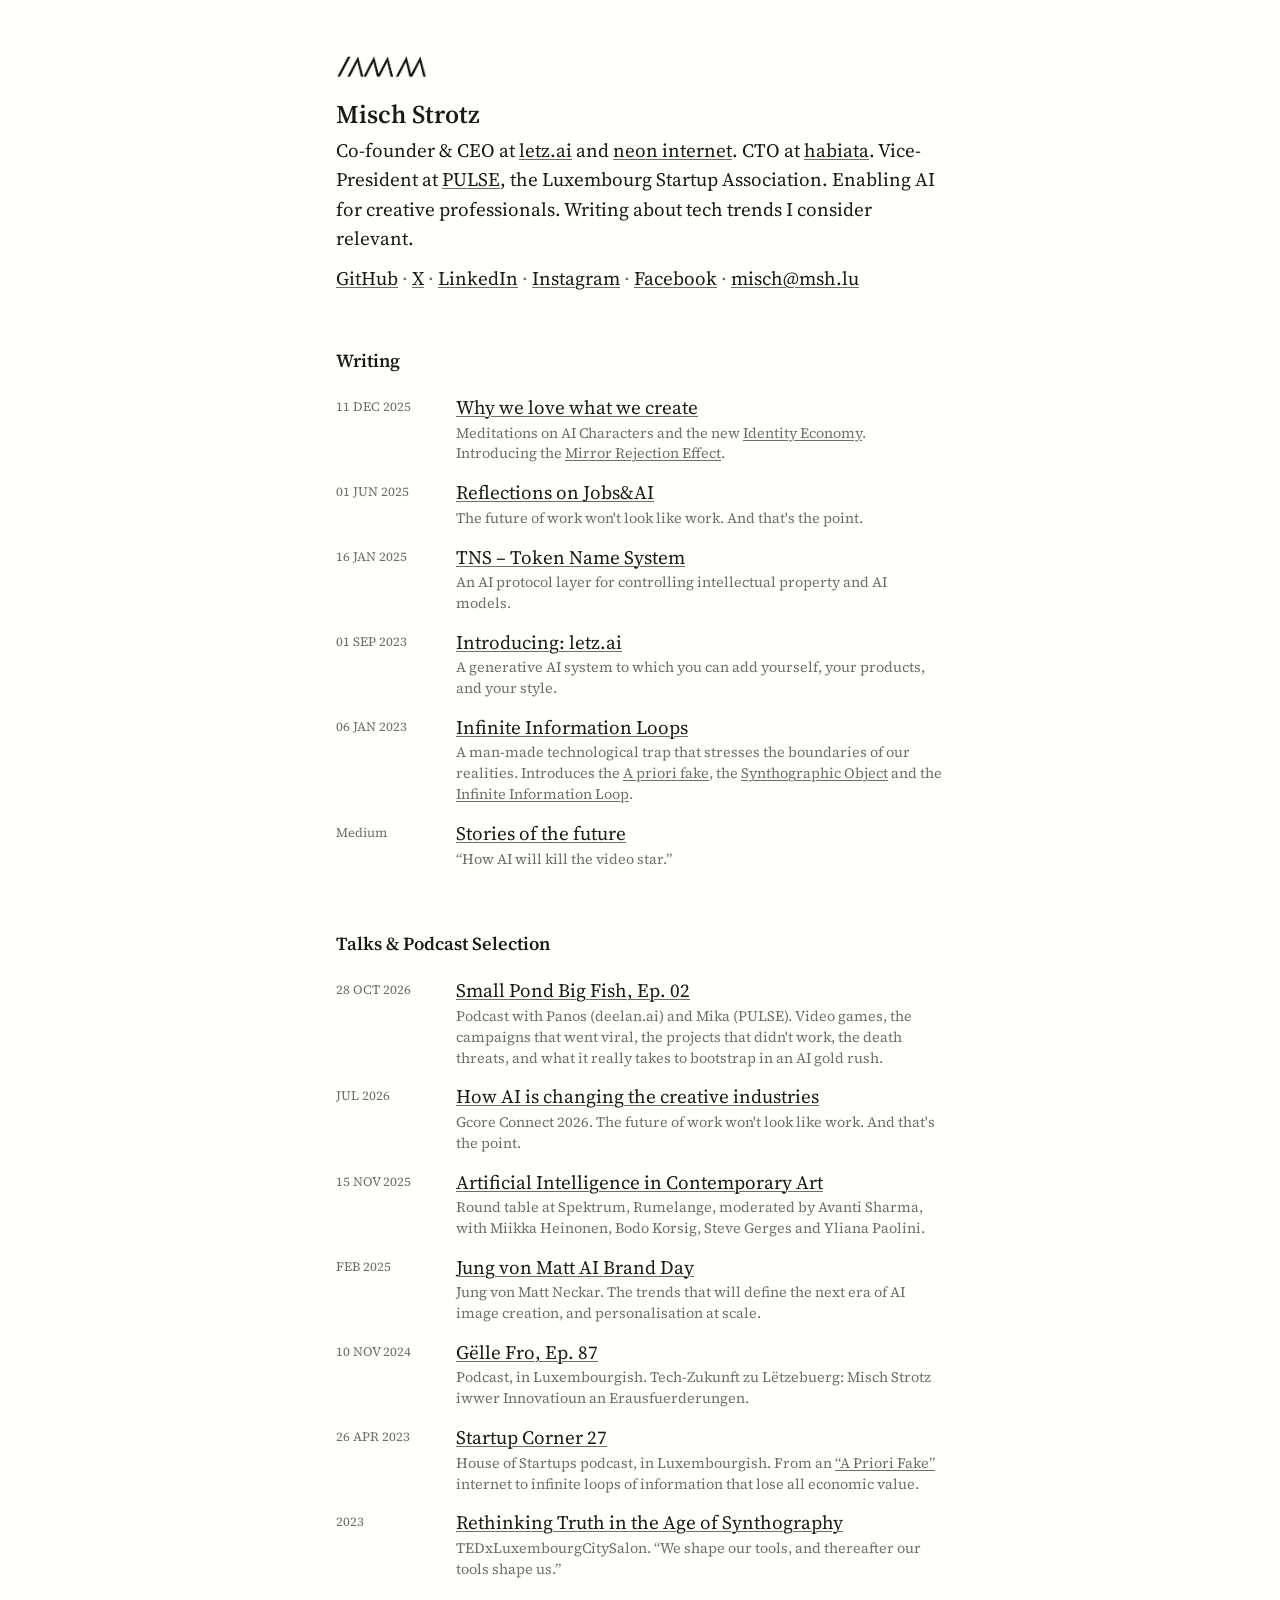
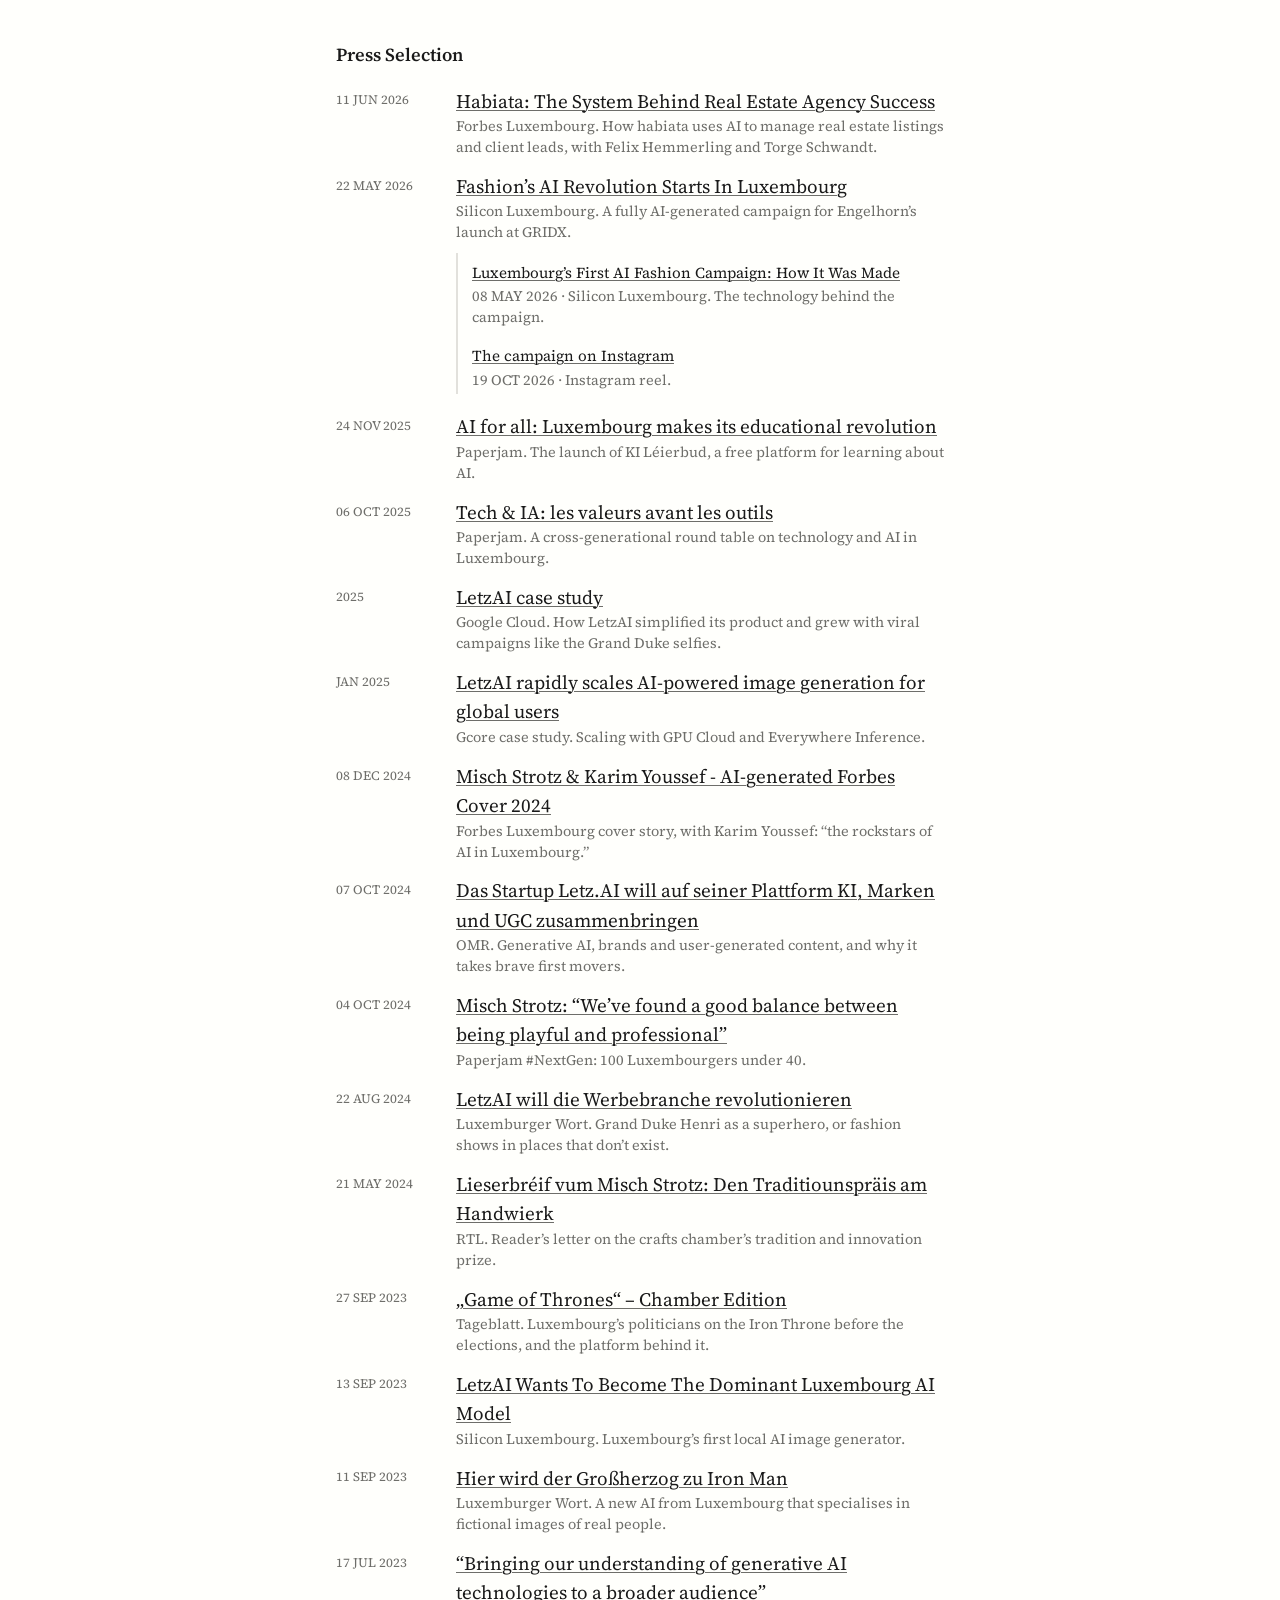
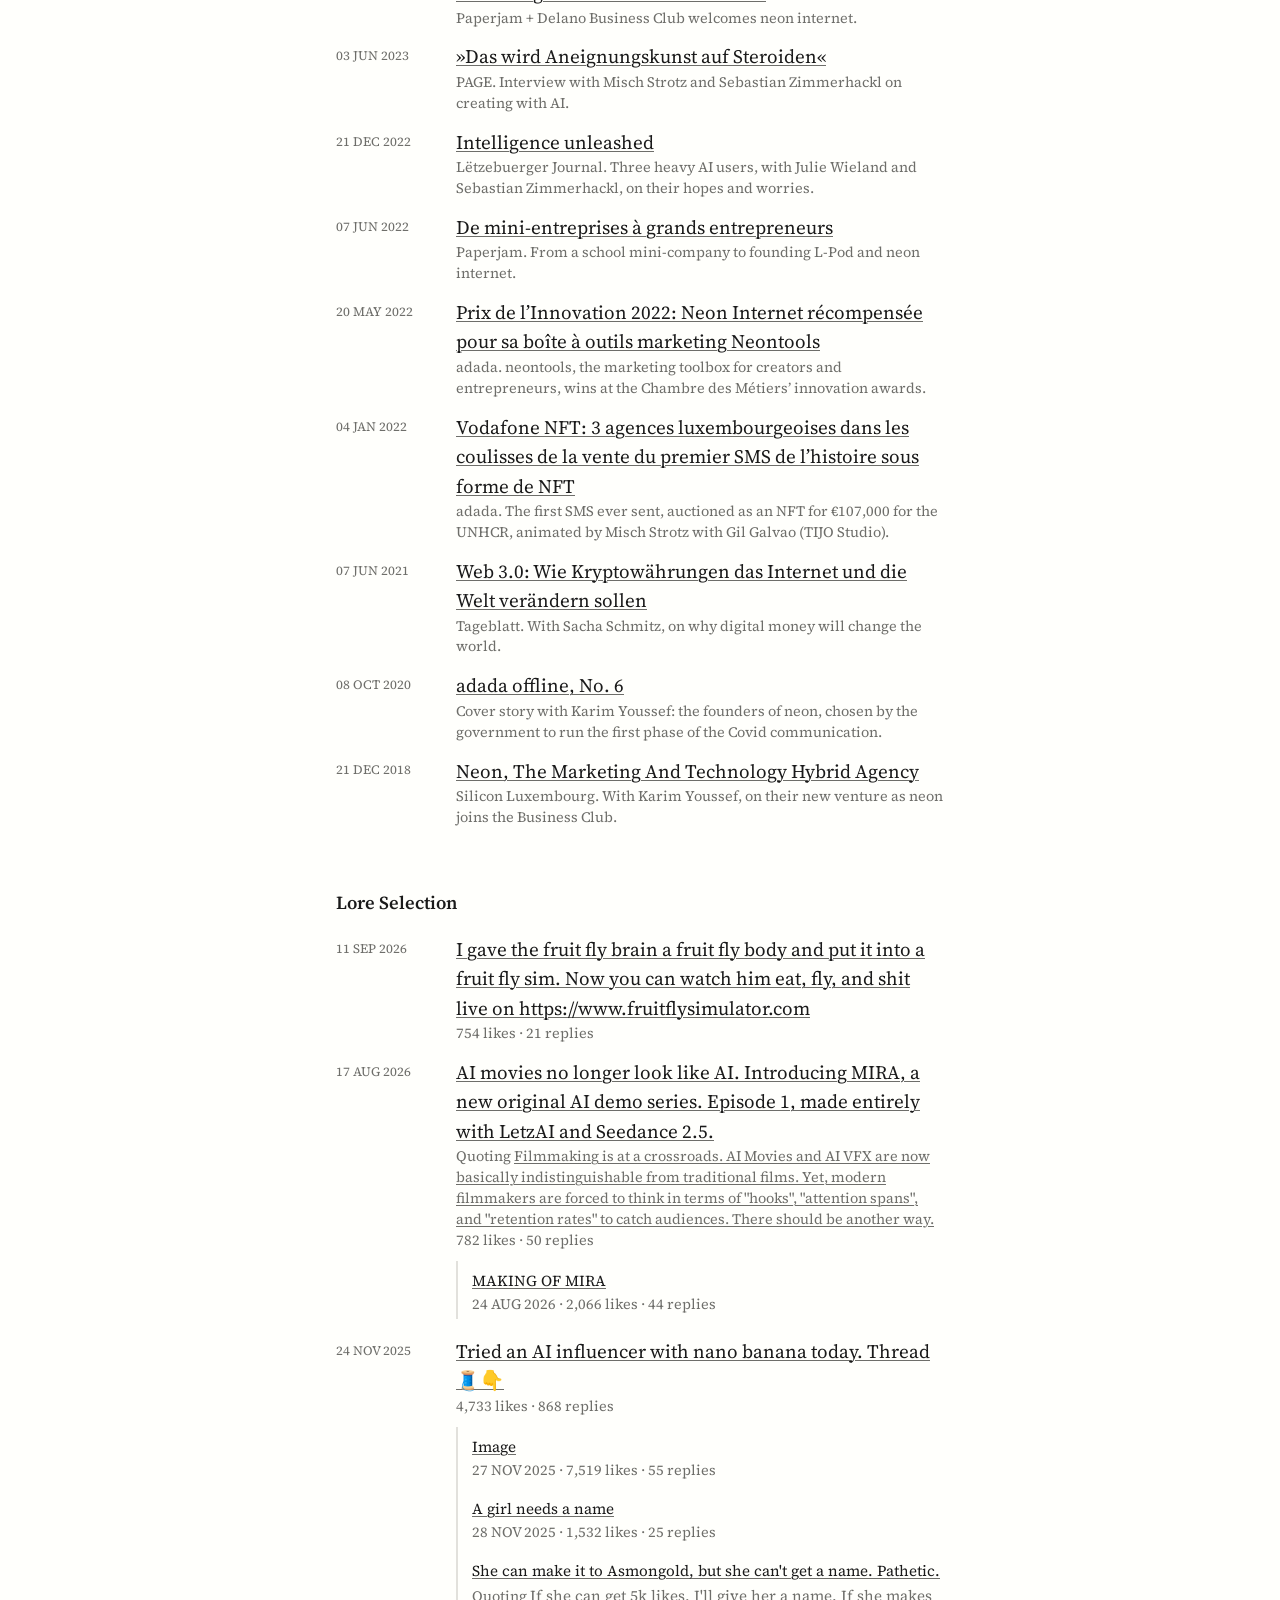
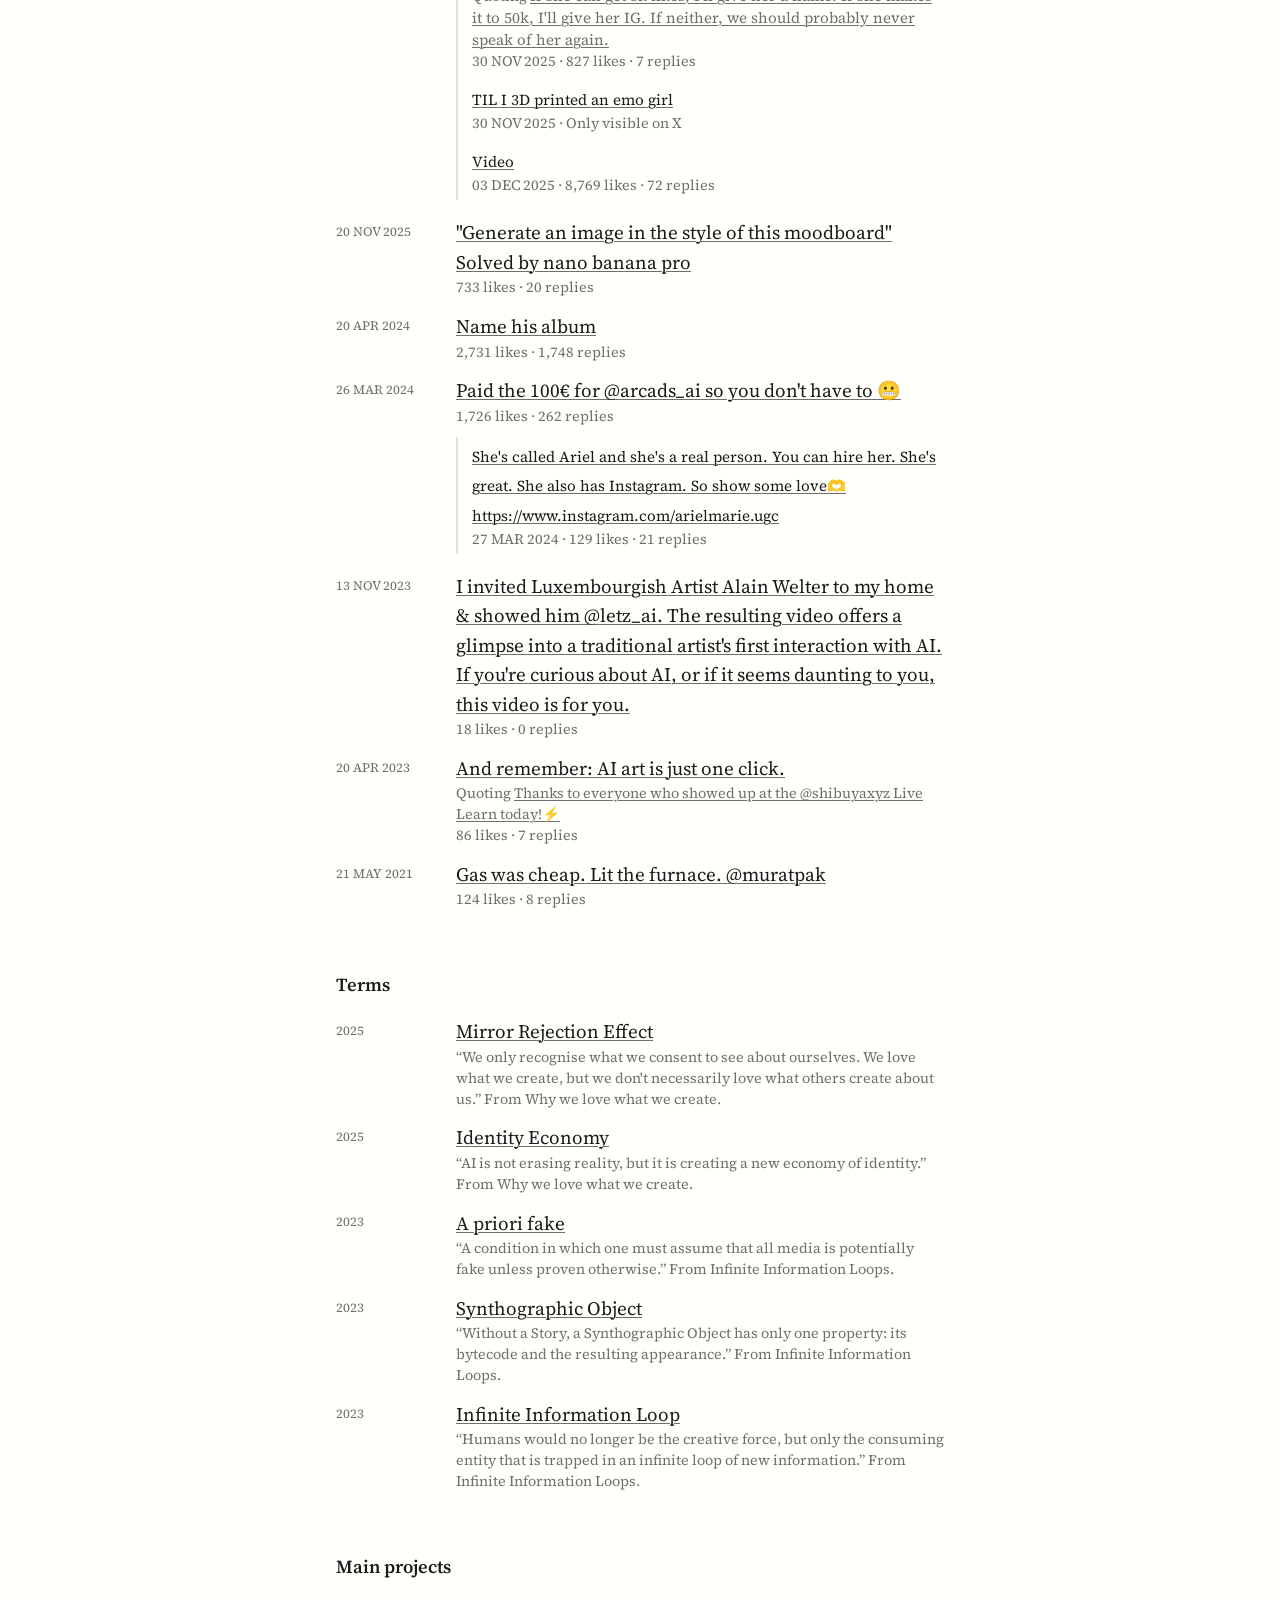
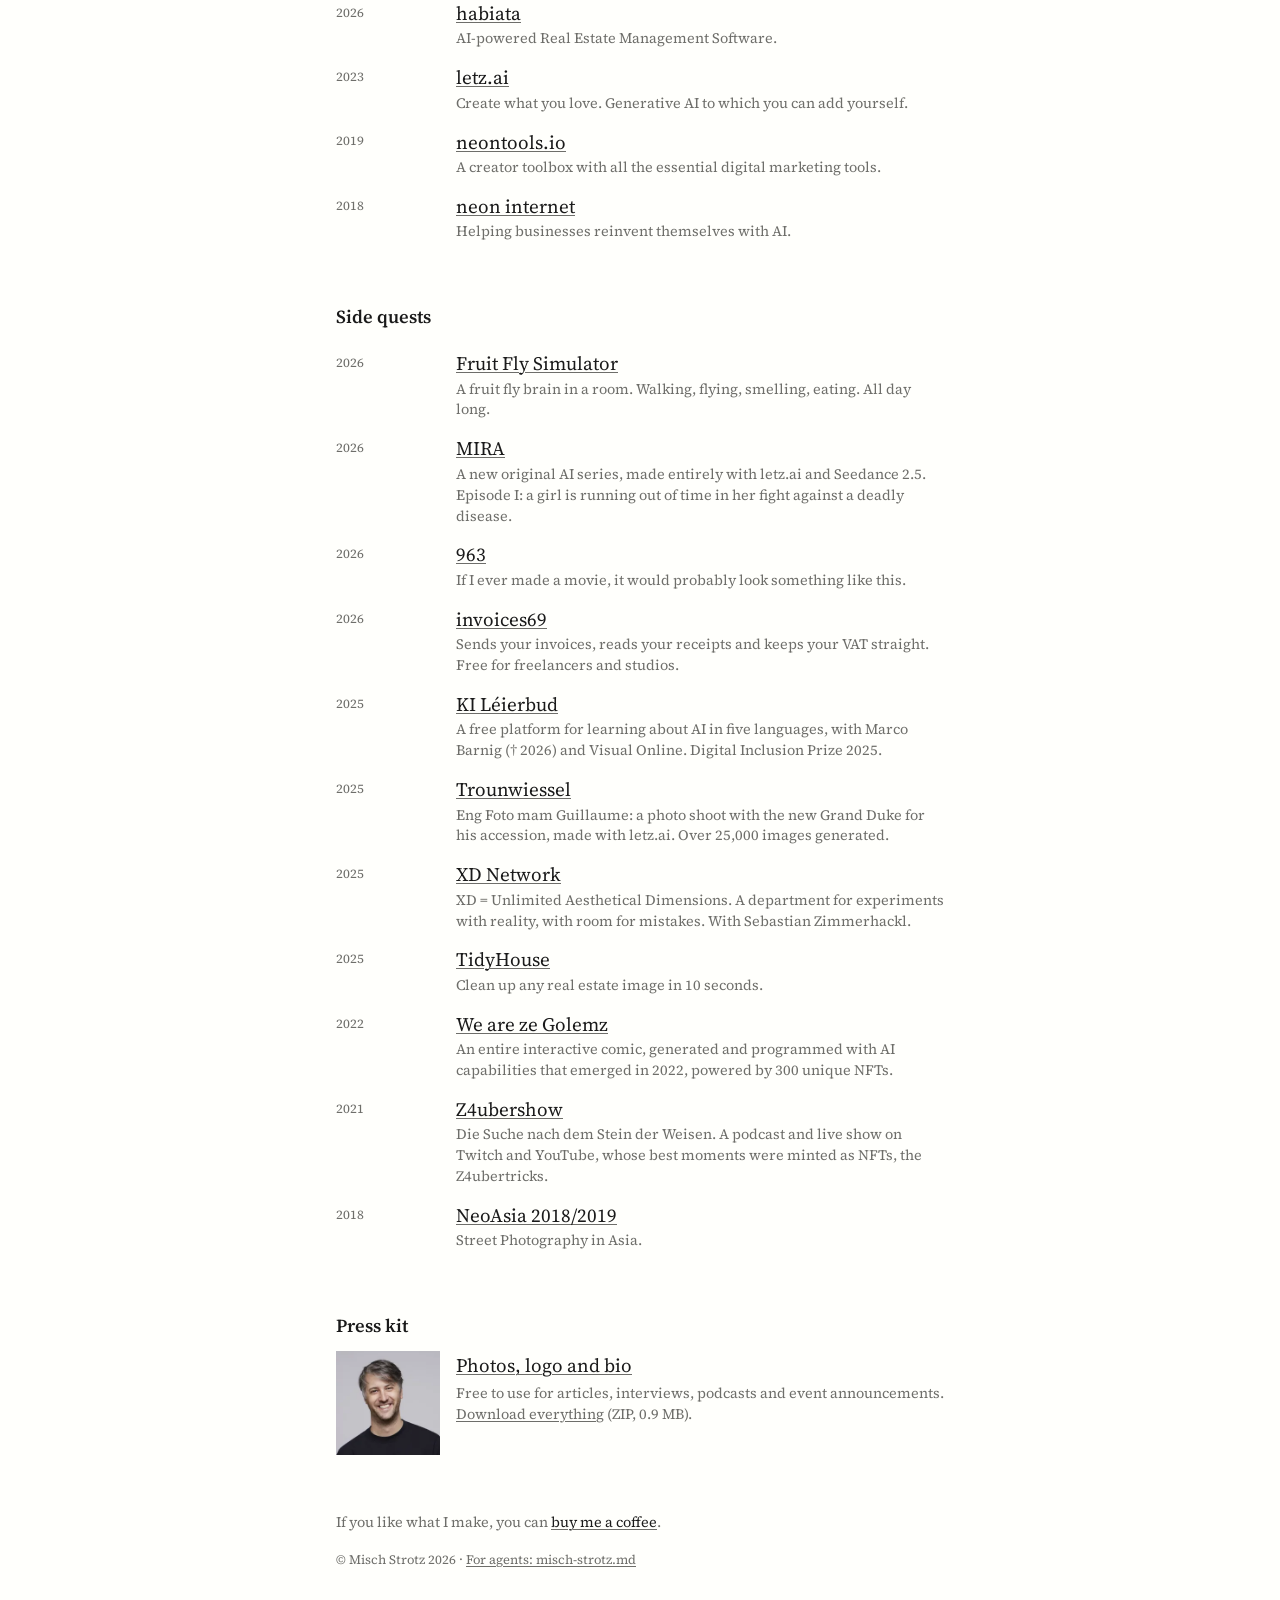
==== commit 2f2d7ecb: "SEO and speed: redirects, share images, local fonts, Lore in HTML - nginx: permanent redirects for t" ====
--- a/index.html
+++ b/index.html
@@ -31,15 +31,13 @@
   <meta name="twitter:card" content="summary_large_image">
   <meta name="twitter:site" content="@mitch0z">
   <meta name="twitter:creator" content="@mitch0z">
-  <link rel="preconnect" href="https://fonts.googleapis.com">
-  <link rel="preconnect" href="https://fonts.gstatic.com" crossorigin>
-  <link href="https://fonts.googleapis.com/css2?family=Source+Serif+4:ital,opsz,wght@0,8..60,400;0,8..60,600;1,8..60,400&display=swap" rel="stylesheet">
+  <link rel="preload" href="assets/fonts/source-serif-4-latin-normal.woff2" as="font" type="font/woff2" crossorigin>
   <link rel="stylesheet" href="styles.css">
   <script>
-    // Hold the text back for a moment so app.js can scramble it in; skipped with reduced motion, never longer than 2 s.
+    // Hold the text back for a moment so app.js can scramble it in; skipped with reduced motion, never longer than 1 s.
     if (!matchMedia("(prefers-reduced-motion: reduce)").matches) {
       document.documentElement.classList.add("scramble-wait");
-      setTimeout(() => document.documentElement.classList.remove("scramble-wait"), 2000);
+      setTimeout(() => document.documentElement.classList.remove("scramble-wait"), 1000);
     }
   </script>
   <!-- Every link opens in a new tab. -->
@@ -49,7 +47,7 @@
     "@context": "https://schema.org",
     "@type": "Person",
     "name": "Misch Strotz",
-    "url": "https://www.mitchoz.com",
+    "url": "https://www.mitchoz.com/",
     "email": "mailto:misch@msh.lu",
     "jobTitle": "Co-founder & CEO",
     "worksFor": [
@@ -177,7 +175,19 @@
 
     <section id="lore">
       <h2>Lore Selection</h2>
-      <ol class="entries" id="notes-list"></ol>
+      <ol class="entries" id="notes-list">
+        <!-- Built by tools/render_lore.py from notes.json; edit those, not this. -->
+        <li class="story" data-thumb="thumbs/lore/2098371958068883964.webp"><time datetime="2026-09-11">11 SEP 2026</time><div><a target="_blank" rel="noopener" href="https://x.com/mitch0z/status/2098371958068883964">I gave the fruit fly brain a fruit fly body and put it into a fruit fly sim. Now you can watch him eat, fly, and shit live on https://www.fruitflysimulator.com</a><p>754 likes · 21 replies</p></div></li>
+        <li class="story" data-thumb="thumbs/lore/2089433805220151614.webp"><time datetime="2026-08-17">17 AUG 2026</time><div><a target="_blank" rel="noopener" href="https://x.com/mitch0z/status/2089433805220151614">AI movies no longer look like AI. Introducing MIRA, a new original AI demo series. Episode 1, made entirely with LetzAI and Seedance 2.5.</a><p>Quoting <a target="_blank" rel="noopener" href="https://x.com/mitch0z/status/2089066811404730802">Filmmaking is at a crossroads. AI Movies and AI VFX are now basically indistinguishable from traditional films. Yet, modern filmmakers are forced to think in terms of &quot;hooks&quot;, &quot;attention spans&quot;, and &quot;retention rates&quot; to catch audiences. There should be another way.</a></p><p>782 likes · 50 replies</p><ol class="story-posts"><li data-thumb="thumbs/lore/2091905048364146988.webp"><a target="_blank" rel="noopener" href="https://x.com/mitch0z/status/2091905048364146988">MAKING OF MIRA</a><p><time datetime="2026-08-24">24 AUG 2026</time> · 2,066 likes · 44 replies</p></li></ol></div></li>
+        <li class="story" data-thumb="thumbs/lore/1993035566959804646.webp"><time datetime="2025-11-24">24 NOV 2025</time><div><a target="_blank" rel="noopener" href="https://x.com/mitch0z/status/1993035566959804646">Tried an AI influencer with nano banana today. Thread 🧵👇</a><p>4,733 likes · 868 replies</p><ol class="story-posts"><li data-thumb="thumbs/lore/1994159184930111722.webp"><a target="_blank" rel="noopener" href="https://x.com/mitch0z/status/1994159184930111722">Image</a><p><time datetime="2025-11-27">27 NOV 2025</time> · 7,519 likes · 55 replies</p></li><li data-thumb="thumbs/lore/1994389566078267827.webp"><a target="_blank" rel="noopener" href="https://x.com/mitch0z/status/1994389566078267827">A girl needs a name</a><p><time datetime="2025-11-28">28 NOV 2025</time> · 1,532 likes · 25 replies</p></li><li data-thumb="thumbs/lore/1994938960561471568.webp"><a target="_blank" rel="noopener" href="https://x.com/mitch0z/status/1994938960561471568">She can make it to Asmongold, but she can&#x27;t get a name. Pathetic.</a><p>Quoting <a target="_blank" rel="noopener" href="https://x.com/mitch0z/status/1994771989756563842">If she can get 5k likes, I&#x27;ll give her a name. If she makes it to 50k, I&#x27;ll give her IG. If neither, we should probably never speak of her again.</a></p><p><time datetime="2025-11-30">30 NOV 2025</time> · 827 likes · 7 replies</p></li><li data-thumb=""><a target="_blank" rel="noopener" href="https://x.com/mitch0z/status/1994963165705375750">TIL I 3D printed an emo girl</a><p><time datetime="2025-11-30">30 NOV 2025</time> · Only visible on X</p></li><li data-thumb="thumbs/lore/1996276542847029426.webp"><a target="_blank" rel="noopener" href="https://x.com/mitch0z/status/1996276542847029426">Video</a><p><time datetime="2025-12-03">03 DEC 2025</time> · 8,769 likes · 72 replies</p></li></ol></div></li>
+        <li class="story" data-thumb="thumbs/lore/1991611480181977407.webp"><time datetime="2025-11-20">20 NOV 2025</time><div><a target="_blank" rel="noopener" href="https://x.com/mitch0z/status/1991611480181977407">&quot;Generate an image in the style of this moodboard&quot; Solved by nano banana pro</a><p>733 likes · 20 replies</p></div></li>
+        <li class="story" data-thumb="thumbs/lore/1781599717958603216.webp"><time datetime="2024-04-20">20 APR 2024</time><div><a target="_blank" rel="noopener" href="https://x.com/mitch0z/status/1781599717958603216">Name his album</a><p>2,731 likes · 1,748 replies</p></div></li>
+        <li class="story" data-thumb="thumbs/lore/1772757045210484989.webp"><time datetime="2024-03-26">26 MAR 2024</time><div><a target="_blank" rel="noopener" href="https://x.com/mitch0z/status/1772757045210484989">Paid the 100€ for @arcads_ai so you don&#x27;t have to 😬</a><p>1,726 likes · 262 replies</p><ol class="story-posts"><li data-thumb="thumbs/lore/1773123622980210706.webp"><a target="_blank" rel="noopener" href="https://x.com/mitch0z/status/1773123622980210706">She&#x27;s called Ariel and she&#x27;s a real person. You can hire her. She&#x27;s great. She also has Instagram. So show some love🫶 https://www.instagram.com/arielmarie.ugc</a><p><time datetime="2024-03-27">27 MAR 2024</time> · 129 likes · 21 replies</p></li></ol></div></li>
+        <li class="story" data-thumb="thumbs/lore/1724020267419119905.webp"><time datetime="2023-11-13">13 NOV 2023</time><div><a target="_blank" rel="noopener" href="https://x.com/mitch0z/status/1724020267419119905">I invited Luxembourgish Artist Alain Welter to my home &amp; showed him @letz_ai. The resulting video offers a glimpse into a traditional artist&#x27;s first interaction with AI. If you&#x27;re curious about AI, or if it seems daunting to you, this video is for you.</a><p>18 likes · 0 replies</p></div></li>
+        <li class="story" data-thumb="thumbs/lore/1649114630550061057.webp"><time datetime="2023-04-20">20 APR 2023</time><div><a target="_blank" rel="noopener" href="https://x.com/mitch0z/status/1649114630550061057">And remember: AI art is just one click.</a><p>Quoting <a target="_blank" rel="noopener" href="https://x.com/mitch0z/status/1649113170718359569">Thanks to everyone who showed up at the @shibuyaxyz Live Learn today!⚡</a></p><p>86 likes · 7 replies</p></div></li>
+        <li class="story" data-thumb="thumbs/lore/1395709169727115267.webp"><time datetime="2021-05-21">21 MAY 2021</time><div><a target="_blank" rel="noopener" href="https://x.com/mitch0z/status/1395709169727115267">Gas was cheap. Lit the furnace. @muratpak</a><p>124 likes · 8 replies</p></div></li>
+        <!-- /lore -->
+      </ol>
     </section>
 
     <section id="terms">
@@ -204,7 +214,7 @@
       <ol class="entries">
         <li data-thumb="thumbs/fruit-fly-simulator.webp"><time>2026</time><div><a target="_blank" rel="noopener" href="https://fruitflysimulator.com">Fruit Fly Simulator</a><p>A fruit fly brain in a room. Walking, flying, smelling, eating. All day long.</p></div></li>
         <li data-thumb="thumbs/mira.webp"><time>2026</time><div><a target="_blank" rel="noopener" href="https://letz.ai/watch/mira">MIRA</a><p>A new original AI series, made entirely with letz.ai and Seedance 2.5. Episode I: a girl is running out of time in her fight against a deadly disease.</p></div></li>
-        <li data-thumb="thumbs/963.webp"><time>2026</time><div><a target="_blank" rel="noopener" href="https://x.com/mitch0z/status/2071919240433574250">963</a><p>I put Seedance 4k on letz.ai to the test. If I ever made a movie, it would probably look something like this.</p></div></li>
+        <li data-thumb="thumbs/963.webp"><time>2026</time><div><a target="_blank" rel="noopener" href="https://x.com/mitch0z/status/2071919240433574250">963</a><p>If I ever made a movie, it would probably look something like this.</p></div></li>
         <li data-thumb="thumbs/invoices69.webp"><time>2026</time><div><a target="_blank" rel="noopener" href="https://invoices69.com">invoices69</a><p>Sends your invoices, reads your receipts and keeps your VAT straight. Free for freelancers and studios.</p></div></li>
         <li data-thumb="thumbs/ki-leierbud.webp"><time>2025</time><div><a target="_blank" rel="noopener" href="https://ki-leierbud.lu/">KI Léierbud</a><p>A free platform for learning about AI in five languages, with Marco Barnig († 2026) and Visual Online. Digital Inclusion Prize 2025.</p></div></li>
         <li data-thumb="thumbs/trounwiessel.webp"><time>2025</time><div><a target="_blank" rel="noopener" href="https://trounwiessel.letz.ai/">Trounwiessel</a><p>Eng Foto mam Guillaume: a photo shoot with the new Grand Duke for his accession, made with letz.ai. Over 25,000 images generated.</p></div></li>
--- a/styles.css
+++ b/styles.css
@@ -1,3 +1,26 @@
+/* Source Serif 4, served from this site (no request to Google Fonts). Variable font: one file covers
+   400 to 600 and the optical sizes. Licence: assets/fonts/OFL.txt */
+@font-face {
+  font-family: "Source Serif 4"; font-style: normal; font-weight: 400 600; font-display: swap;
+  src: url(assets/fonts/source-serif-4-latin-normal.woff2) format("woff2");
+  unicode-range: U+0000-00FF, U+0131, U+0152-0153, U+02BB-02BC, U+02C6, U+02DA, U+02DC, U+0304, U+0308, U+0329, U+2000-206F, U+20AC, U+2122, U+2191, U+2193, U+2212, U+2215, U+FEFF, U+FFFD;
+}
+@font-face {
+  font-family: "Source Serif 4"; font-style: normal; font-weight: 400 600; font-display: swap;
+  src: url(assets/fonts/source-serif-4-latin-ext-normal.woff2) format("woff2");
+  unicode-range: U+0100-02BA, U+02BD-02C5, U+02C7-02CC, U+02CE-02D7, U+02DD-02FF, U+0304, U+0308, U+0329, U+1D00-1DBF, U+1E00-1E9F, U+1EF2-1EFF, U+2020, U+20A0-20AB, U+20AD-20C4, U+2113, U+2C60-2C7F, U+A720-A7FF;
+}
+@font-face {
+  font-family: "Source Serif 4"; font-style: italic; font-weight: 400; font-display: swap;
+  src: url(assets/fonts/source-serif-4-latin-italic.woff2) format("woff2");
+  unicode-range: U+0000-00FF, U+0131, U+0152-0153, U+02BB-02BC, U+02C6, U+02DA, U+02DC, U+0304, U+0308, U+0329, U+2000-206F, U+20AC, U+2122, U+2191, U+2193, U+2212, U+2215, U+FEFF, U+FFFD;
+}
+@font-face {
+  font-family: "Source Serif 4"; font-style: italic; font-weight: 400; font-display: swap;
+  src: url(assets/fonts/source-serif-4-latin-ext-italic.woff2) format("woff2");
+  unicode-range: U+0100-02BA, U+02BD-02C5, U+02C7-02CC, U+02CE-02D7, U+02DD-02FF, U+0304, U+0308, U+0329, U+1D00-1DBF, U+1E00-1E9F, U+1EF2-1EFF, U+2020, U+20A0-20AB, U+20AD-20C4, U+2113, U+2C60-2C7F, U+A720-A7FF;
+}
+
 :root {
   --bg: #fffffc;
   --ink: #1a1a1a;
@@ -66,12 +89,6 @@
 
 /* Notes */
 #notes-list li > div { color: var(--ink); }
-/* Placeholder rows while the tweets load: ASCII noise in the shape of a post */
-#notes-list .skeleton { color: var(--muted); }
-#notes-list .skeleton > div { color: var(--muted); }
-#notes-list .skeleton span { display: block; overflow: hidden; white-space: nowrap; }
-#notes-list .skeleton .skeleton-line { color: var(--ink); opacity: .55; }
-#notes-list .skeleton .skeleton-sub { font-size: .9rem; }
 /* Follow-ups under a story's first post */
 .story-posts { list-style: none; margin: 10px 0 4px; padding: 0 0 0 14px; border-left: 2px solid var(--rule); }
 /* Follow-ups sit inside a row, so they don't take the row's date column. */
@@ -143,6 +160,13 @@
   .press-kit { grid-template-columns: 5rem 1fr; }
 }
 
+/* 404 */
+.not-found .ascii-404 {
+  margin: 40px 0 0; font: 600 1.25rem/1.15 ui-monospace, "SF Mono", Menlo, Consolas, monospace;
+  color: var(--ink); white-space: pre; overflow: hidden;
+}
+@media (max-width: 520px) { .not-found .ascii-404 { font-size: 1rem; } }
+
 /* Press kit */
 .press .press-photos { display: grid; gap: 12px; margin: 16px 0; }
 .press .press-photos.portrait { grid-template-columns: repeat(3, 1fr); }
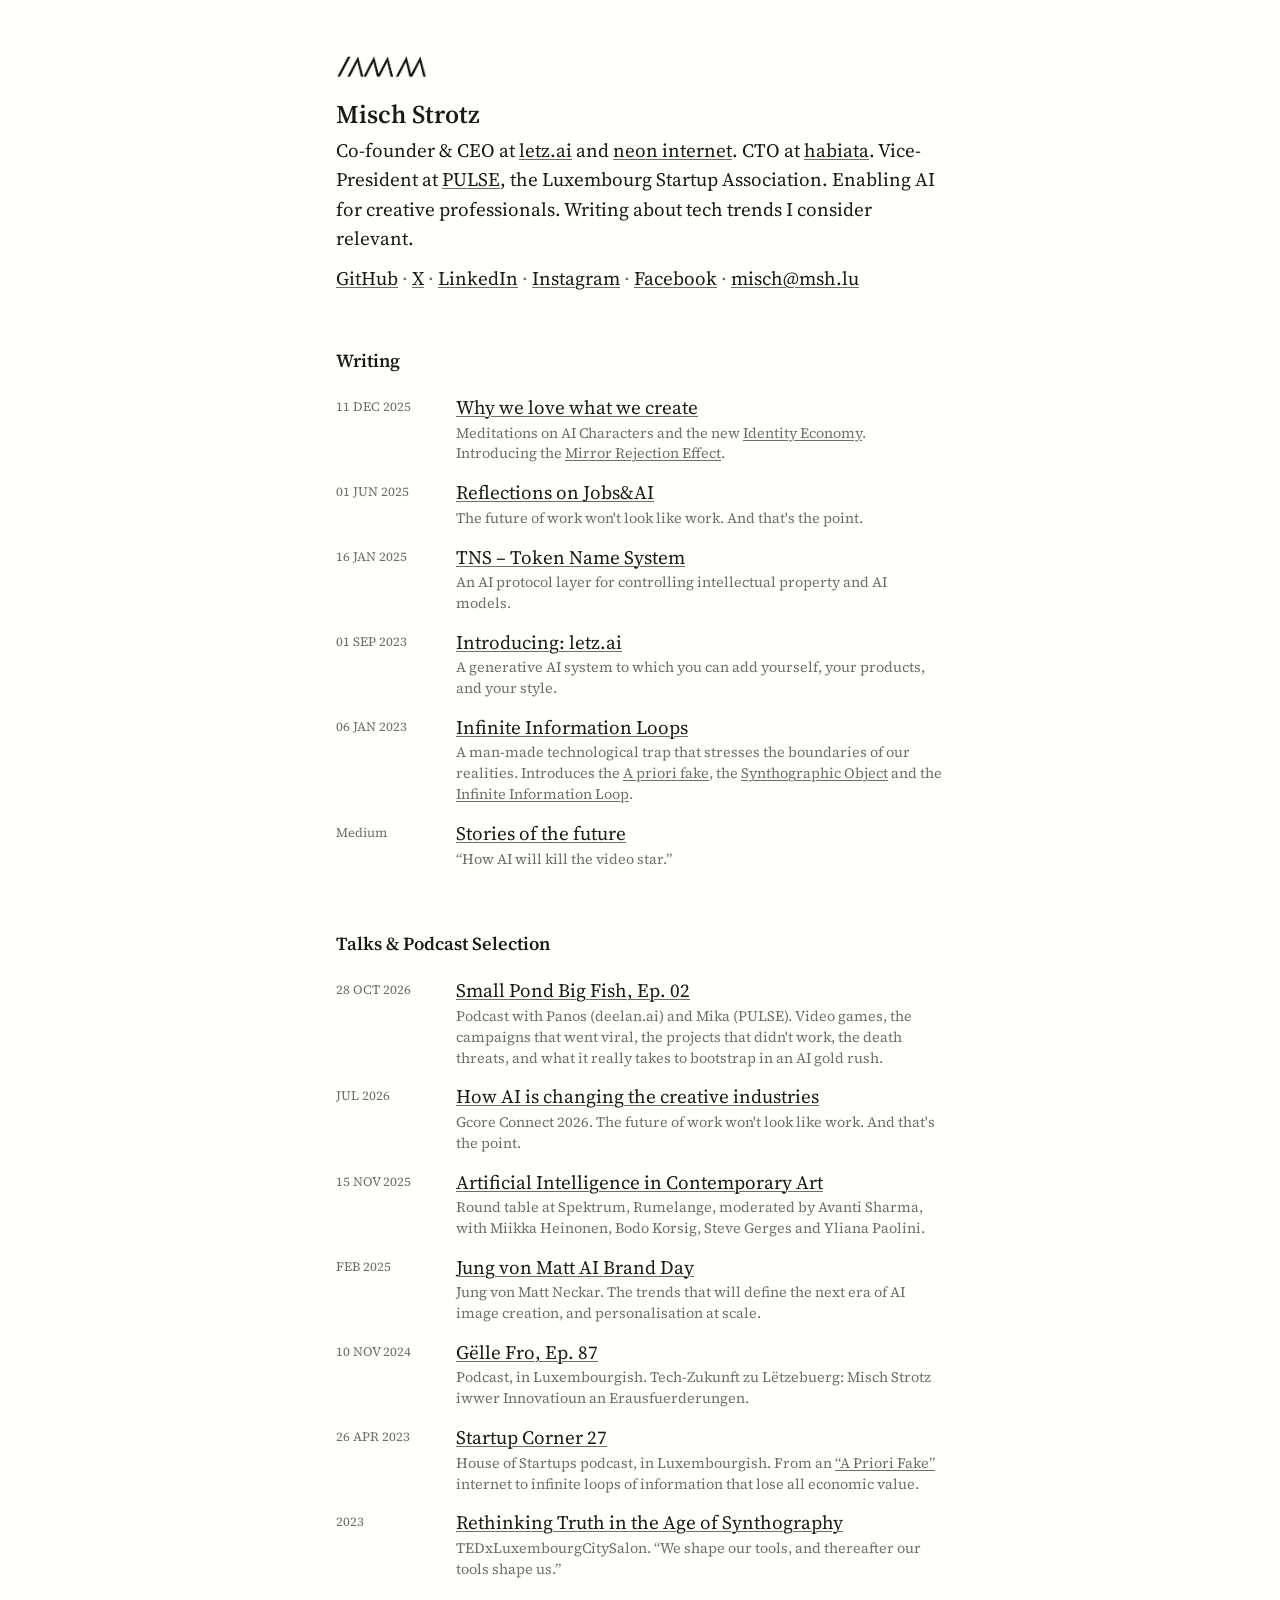
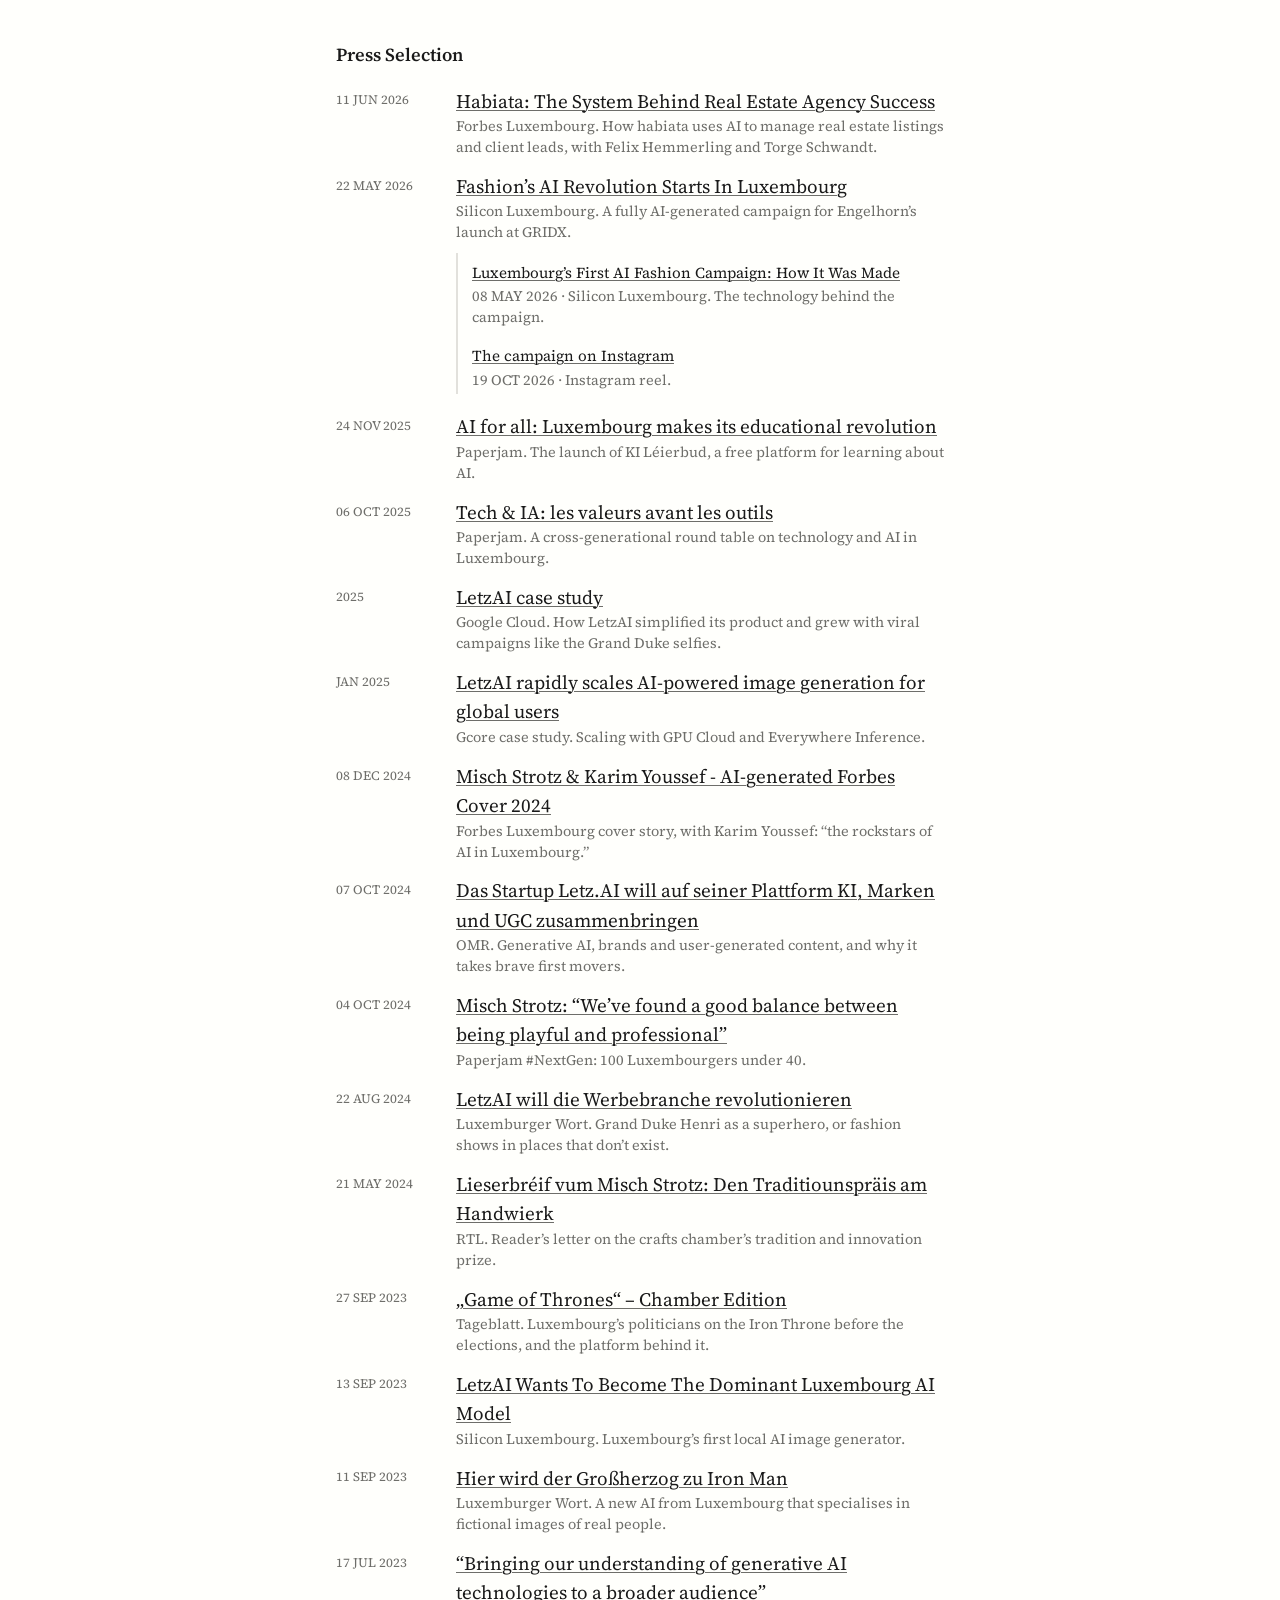
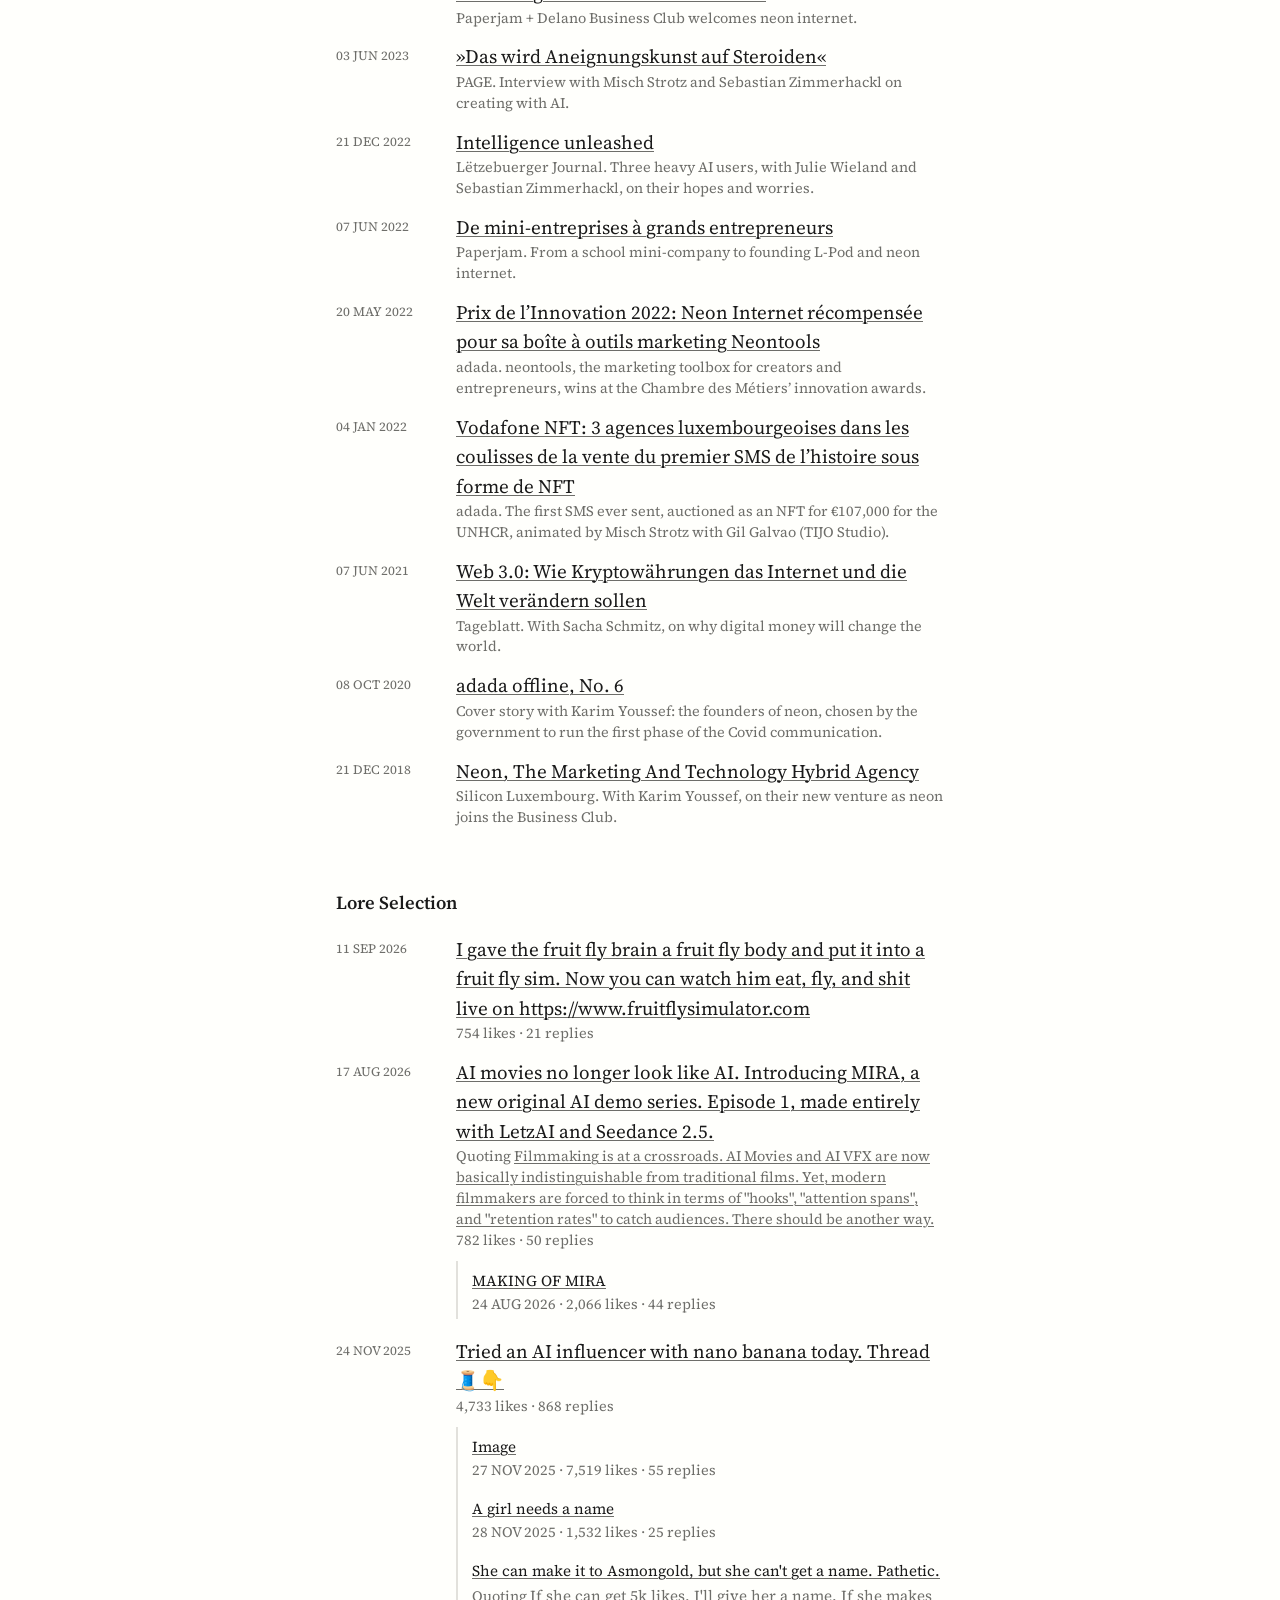
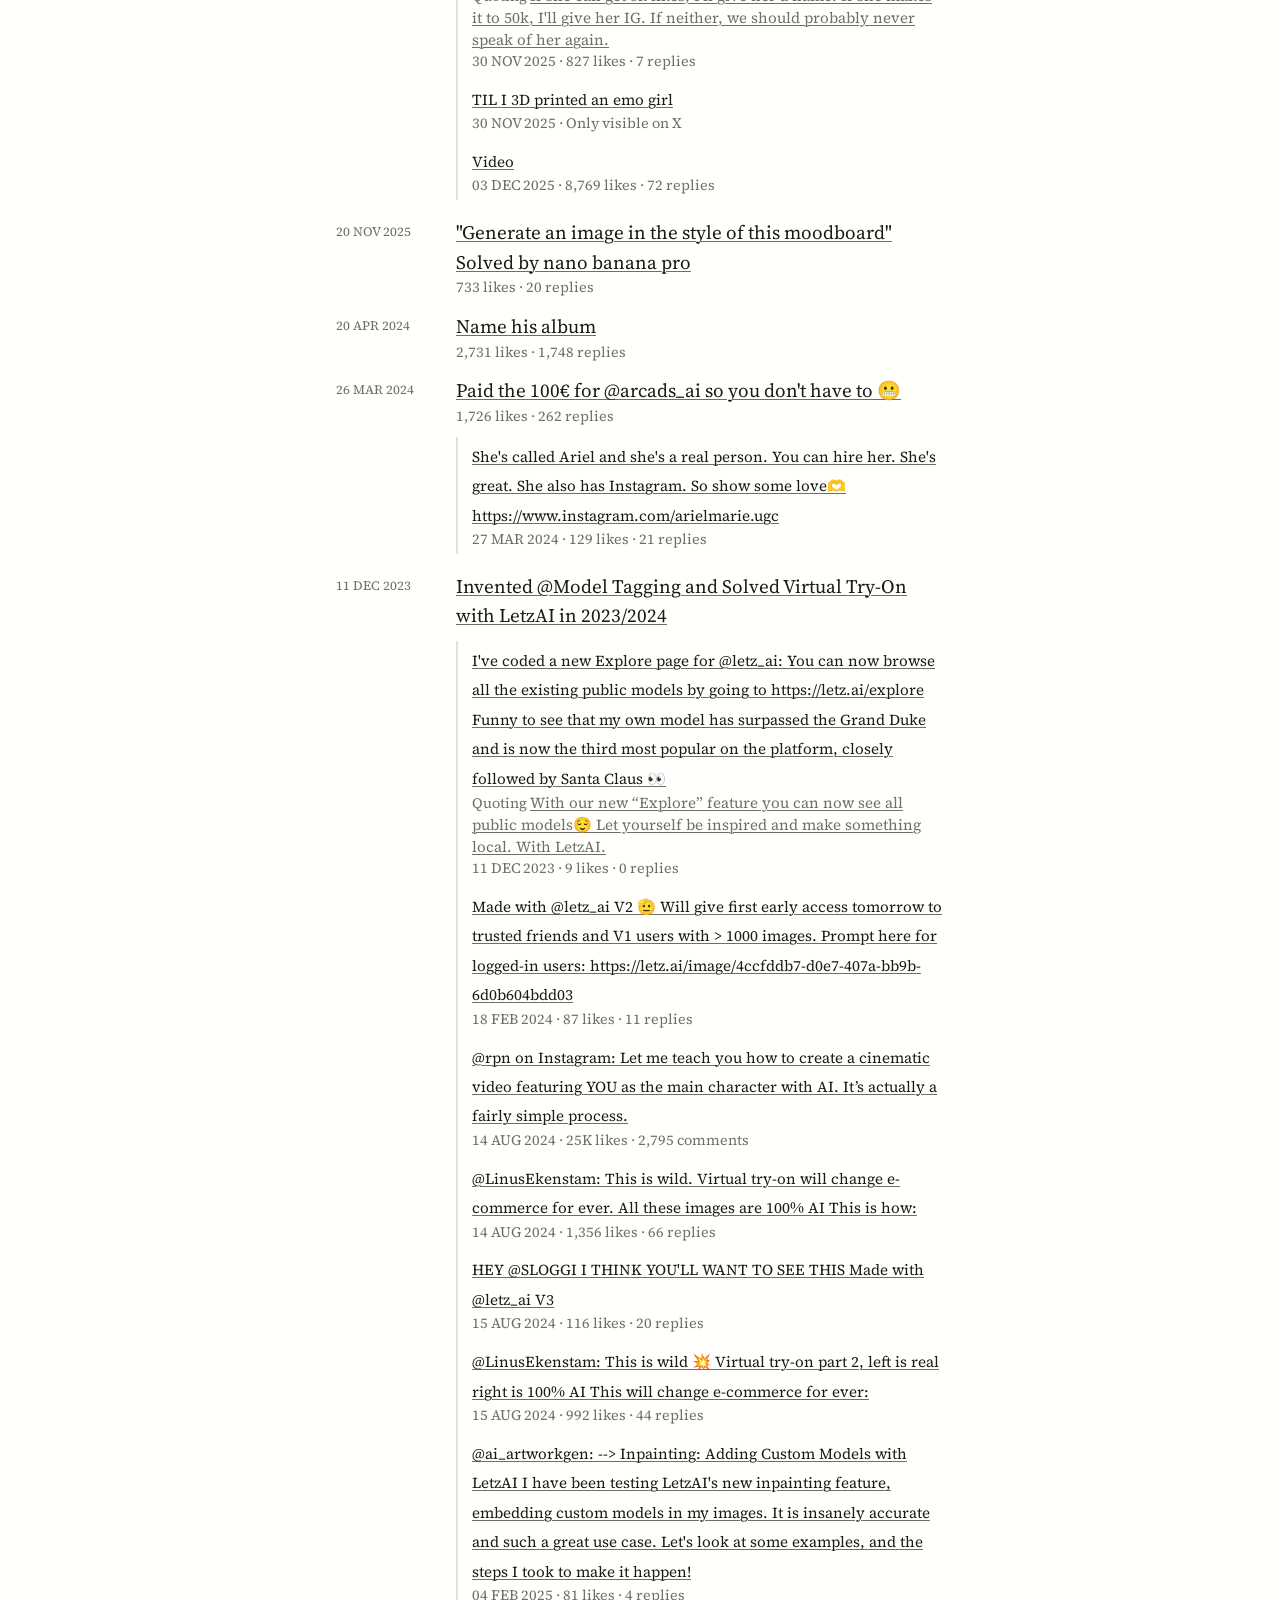
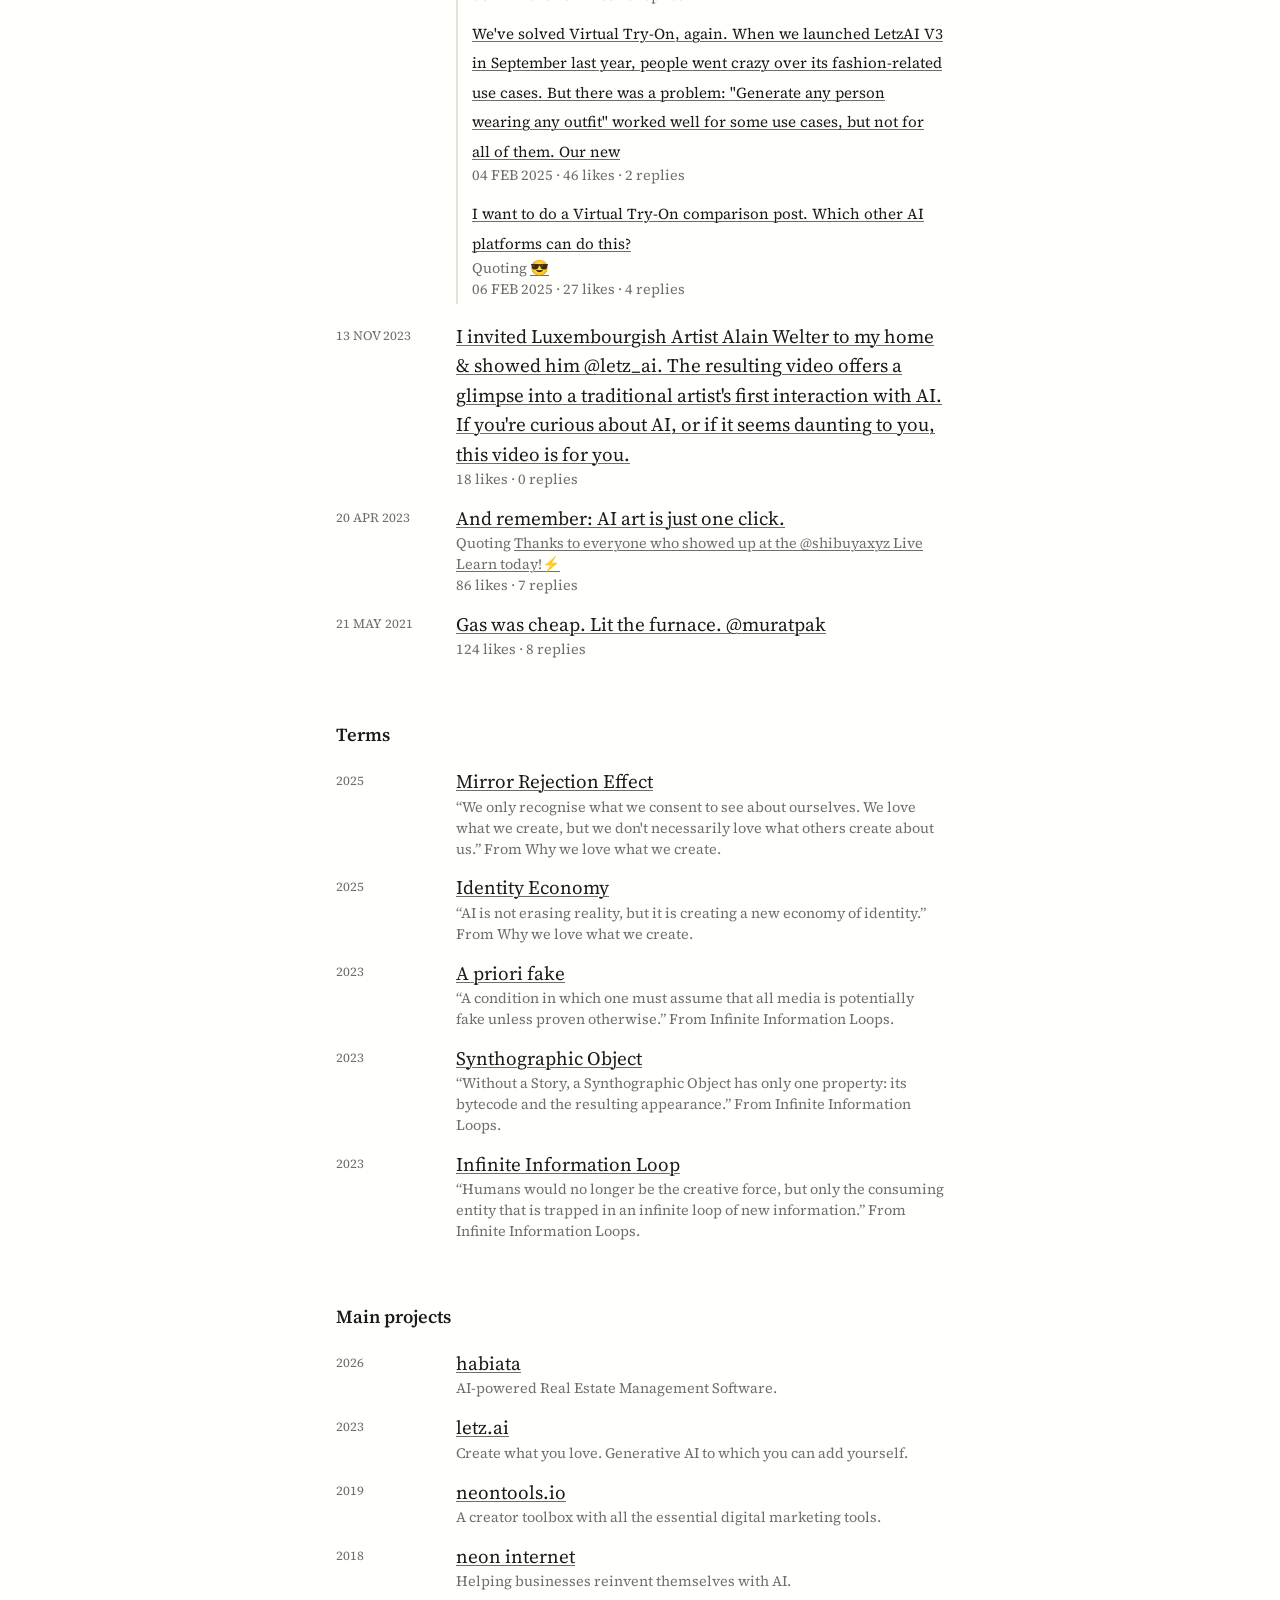
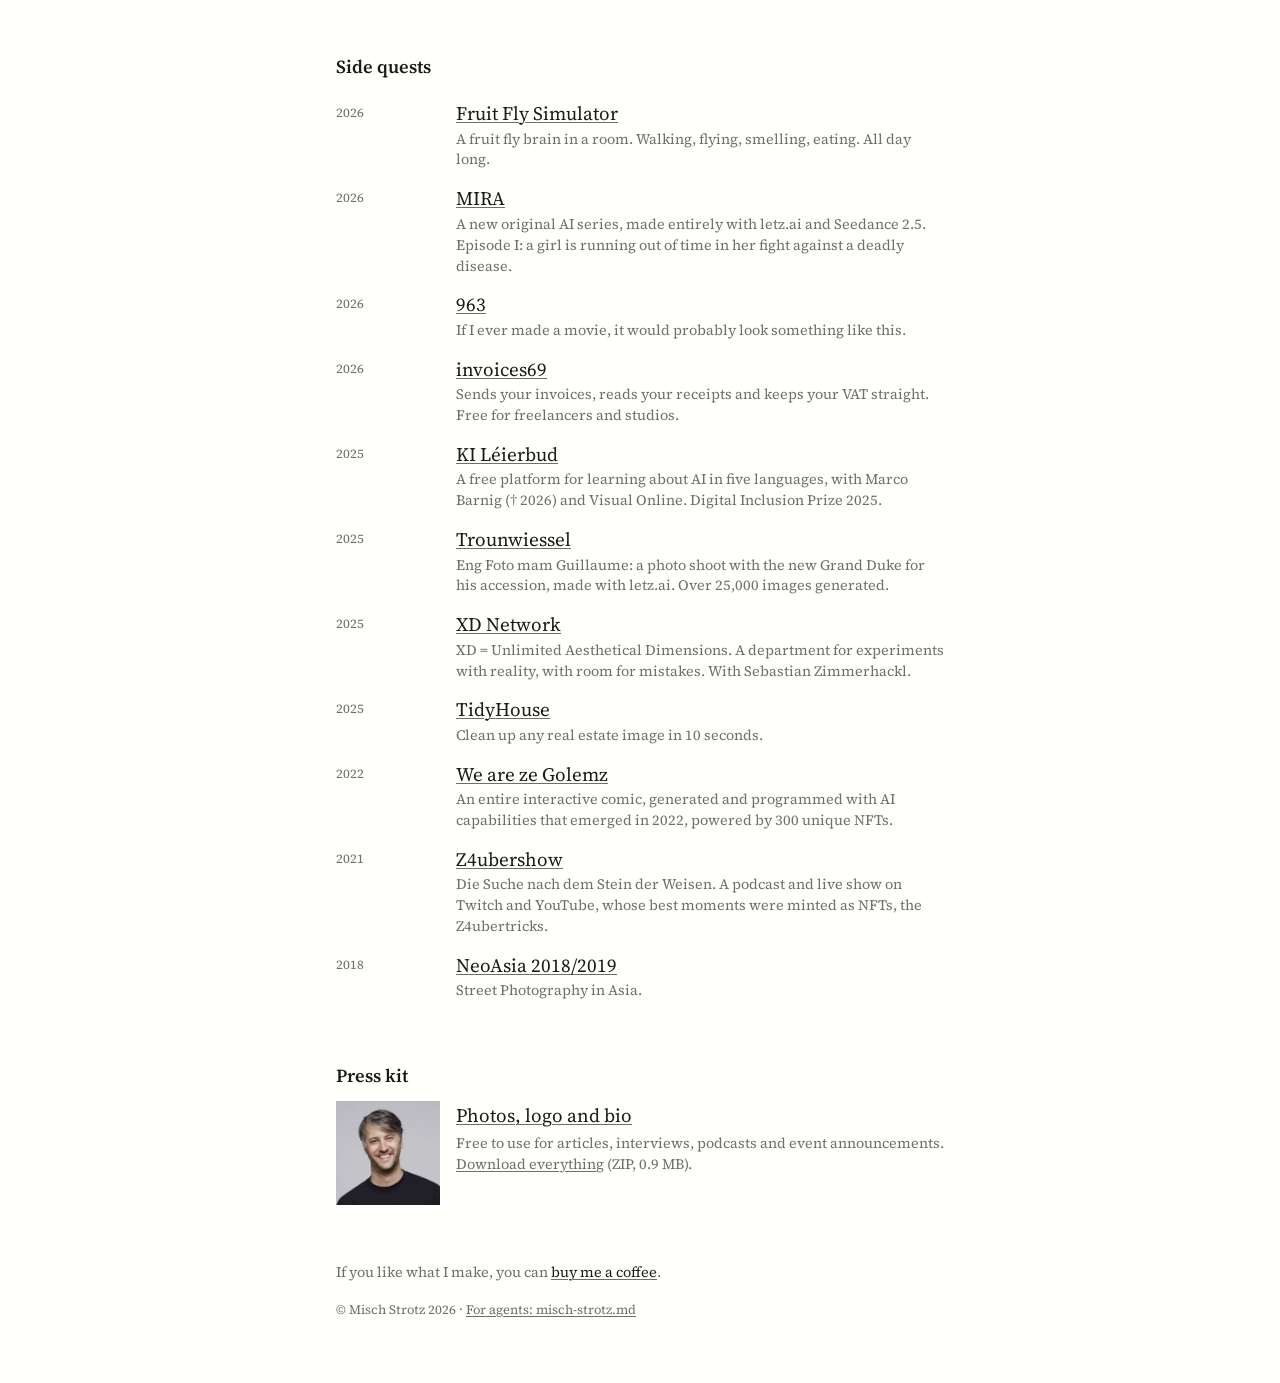
==== commit 50c57205: "Lore: Invented @Model Tagging and Solved Virtual Try-On - New story with 8 X posts (Dec 2023 to Feb " ====
--- a/index.html
+++ b/index.html
@@ -17,7 +17,9 @@
   <link rel="icon" href="favicon.ico" sizes="any">
   <link rel="icon" type="image/png" sizes="32x32" href="favicon-32.png">
   <link rel="apple-touch-icon" href="apple-touch-icon.png">
-  <meta name="theme-color" content="#000000">
+  <meta name="theme-color" media="(prefers-color-scheme: light)" content="#fffffc">
+  <meta name="theme-color" media="(prefers-color-scheme: dark)" content="#111110">
+  <link rel="manifest" href="site.webmanifest">
   <!-- How the page looks when shared (social networks, chat apps) -->
   <meta property="og:type" content="website">
   <meta property="og:site_name" content="Misch Strotz">
@@ -183,6 +185,7 @@
         <li class="story" data-thumb="thumbs/lore/1991611480181977407.webp"><time datetime="2025-11-20">20 NOV 2025</time><div><a target="_blank" rel="noopener" href="https://x.com/mitch0z/status/1991611480181977407">&quot;Generate an image in the style of this moodboard&quot; Solved by nano banana pro</a><p>733 likes · 20 replies</p></div></li>
         <li class="story" data-thumb="thumbs/lore/1781599717958603216.webp"><time datetime="2024-04-20">20 APR 2024</time><div><a target="_blank" rel="noopener" href="https://x.com/mitch0z/status/1781599717958603216">Name his album</a><p>2,731 likes · 1,748 replies</p></div></li>
         <li class="story" data-thumb="thumbs/lore/1772757045210484989.webp"><time datetime="2024-03-26">26 MAR 2024</time><div><a target="_blank" rel="noopener" href="https://x.com/mitch0z/status/1772757045210484989">Paid the 100€ for @arcads_ai so you don&#x27;t have to 😬</a><p>1,726 likes · 262 replies</p><ol class="story-posts"><li data-thumb="thumbs/lore/1773123622980210706.webp"><a target="_blank" rel="noopener" href="https://x.com/mitch0z/status/1773123622980210706">She&#x27;s called Ariel and she&#x27;s a real person. You can hire her. She&#x27;s great. She also has Instagram. So show some love🫶 https://www.instagram.com/arielmarie.ugc</a><p><time datetime="2024-03-27">27 MAR 2024</time> · 129 likes · 21 replies</p></li></ol></div></li>
+        <li class="story" data-thumb="thumbs/lore/1734252669277978730.webp"><time datetime="2023-12-11">11 DEC 2023</time><div><a target="_blank" rel="noopener" href="https://x.com/mitch0z/status/1734252669277978730">Invented @Model Tagging and Solved Virtual Try-On with LetzAI in 2023/2024</a><ol class="story-posts"><li data-thumb="thumbs/lore/1734252669277978730.webp"><a target="_blank" rel="noopener" href="https://x.com/mitch0z/status/1734252669277978730">I&#x27;ve coded a new Explore page for @letz_ai: You can now browse all the existing public models by going to https://letz.ai/explore Funny to see that my own model has surpassed the Grand Duke and is now the third most popular on the platform, closely followed by Santa Claus 👀</a><p>Quoting <a target="_blank" rel="noopener" href="https://x.com/letz_ai/status/1734250096286462422">With our new “Explore” feature you can now see all public models😌 Let yourself be inspired and make something local. With LetzAI.</a></p><p><time datetime="2023-12-11">11 DEC 2023</time> · 9 likes · 0 replies</p></li><li data-thumb="thumbs/lore/1759317453820043520.webp"><a target="_blank" rel="noopener" href="https://x.com/mitch0z/status/1759317453820043520">Made with @letz_ai V2 🫡 Will give first early access tomorrow to trusted friends and V1 users with &gt; 1000 images. Prompt here for logged-in users: https://letz.ai/image/4ccfddb7-d0e7-407a-bb9b-6d0b604bdd03</a><p><time datetime="2024-02-18">18 FEB 2024</time> · 87 likes · 11 replies</p></li><li data-thumb="thumbs/lore/ig-C-q9z3YNqx7.webp"><a target="_blank" rel="noopener" href="https://www.instagram.com/reel/C-q9z3YNqx7/">@rpn on Instagram: Let me teach you how to create a cinematic video featuring YOU as the main character with AI. It’s actually a fairly simple process.</a><p><time datetime="2024-08-14">14 AUG 2024</time> · 25K likes · 2,795 comments</p></li><li data-thumb="thumbs/lore/1823815025083199867.webp"><a target="_blank" rel="noopener" href="https://x.com/LinusEkenstam/status/1823815025083199867">@LinusEkenstam: This is wild. Virtual try-on will change e-commerce for ever. All these images are 100% AI This is how:</a><p><time datetime="2024-08-14">14 AUG 2024</time> · 1,356 likes · 66 replies</p></li><li data-thumb="thumbs/lore/1824023220829216858.webp"><a target="_blank" rel="noopener" href="https://x.com/mitch0z/status/1824023220829216858">HEY @SLOGGI I THINK YOU&#x27;LL WANT TO SEE THIS Made with @letz_ai V3</a><p><time datetime="2024-08-15">15 AUG 2024</time> · 116 likes · 20 replies</p></li><li data-thumb="thumbs/lore/1824069856540680267.webp"><a target="_blank" rel="noopener" href="https://x.com/LinusEkenstam/status/1824069856540680267">@LinusEkenstam: This is wild 💥 Virtual try-on part 2, left is real right is 100% AI This will change e-commerce for ever:</a><p><time datetime="2024-08-15">15 AUG 2024</time> · 992 likes · 44 replies</p></li><li data-thumb="thumbs/lore/1886766403224539364.webp"><a target="_blank" rel="noopener" href="https://x.com/ai_artworkgen/status/1886766403224539364">@ai_artworkgen: --&gt; Inpainting: Adding Custom Models with LetzAI I have been testing LetzAI&#x27;s new inpainting feature, embedding custom models in my images. It is insanely accurate and such a great use case. Let&#x27;s look at some examples, and the steps I took to make it happen!</a><p><time datetime="2025-02-04">04 FEB 2025</time> · 81 likes · 4 replies</p></li><li data-thumb="thumbs/lore/1886799254452113516.webp"><a target="_blank" rel="noopener" href="https://x.com/mitch0z/status/1886799254452113516">We&#x27;ve solved Virtual Try-On, again. When we launched LetzAI V3 in September last year, people went crazy over its fashion-related use cases. But there was a problem: &quot;Generate any person wearing any outfit&quot; worked well for some use cases, but not for all of them. Our new</a><p><time datetime="2025-02-04">04 FEB 2025</time> · 46 likes · 2 replies</p></li><li data-thumb="thumbs/lore/1887420825269076449.webp"><a target="_blank" rel="noopener" href="https://x.com/mitch0z/status/1887420825269076449">I want to do a Virtual Try-On comparison post. Which other AI platforms can do this?</a><p>Quoting <a target="_blank" rel="noopener" href="https://x.com/letz_ai/status/1887419888651714963">😎</a></p><p><time datetime="2025-02-06">06 FEB 2025</time> · 27 likes · 4 replies</p></li></ol></div></li>
         <li class="story" data-thumb="thumbs/lore/1724020267419119905.webp"><time datetime="2023-11-13">13 NOV 2023</time><div><a target="_blank" rel="noopener" href="https://x.com/mitch0z/status/1724020267419119905">I invited Luxembourgish Artist Alain Welter to my home &amp; showed him @letz_ai. The resulting video offers a glimpse into a traditional artist&#x27;s first interaction with AI. If you&#x27;re curious about AI, or if it seems daunting to you, this video is for you.</a><p>18 likes · 0 replies</p></div></li>
         <li class="story" data-thumb="thumbs/lore/1649114630550061057.webp"><time datetime="2023-04-20">20 APR 2023</time><div><a target="_blank" rel="noopener" href="https://x.com/mitch0z/status/1649114630550061057">And remember: AI art is just one click.</a><p>Quoting <a target="_blank" rel="noopener" href="https://x.com/mitch0z/status/1649113170718359569">Thanks to everyone who showed up at the @shibuyaxyz Live Learn today!⚡</a></p><p>86 likes · 7 replies</p></div></li>
         <li class="story" data-thumb="thumbs/lore/1395709169727115267.webp"><time datetime="2021-05-21">21 MAY 2021</time><div><a target="_blank" rel="noopener" href="https://x.com/mitch0z/status/1395709169727115267">Gas was cheap. Lit the furnace. @muratpak</a><p>124 likes · 8 replies</p></div></li>
--- a/styles.css
+++ b/styles.css
@@ -47,7 +47,10 @@
 * { box-sizing: border-box; }
 /* Until app.js has scrambled the text (see the snippet in each page's head) */
 .scramble-wait main { visibility: hidden; }
-html { -webkit-text-size-adjust: 100%; }
+/* Nothing may make the page wider than the screen: a phone that sees wider content at load opens zoomed out. */
+html { -webkit-text-size-adjust: 100%; text-size-adjust: 100%; overflow-x: clip; }
+/* Long links and words (e.g. a bare URL in a post) wrap instead of pushing the page wider. */
+main { overflow-wrap: anywhere; }
 body {
   margin: 0;
   background: var(--bg);
@@ -80,7 +83,7 @@
 
 /* Lists of dated entries */
 .entries { list-style: none; margin: 0; padding: 0; }
-.entries li { display: grid; grid-template-columns: 6.5rem 1fr; gap: 0 16px; padding: 7px 0; }
+.entries li { display: grid; grid-template-columns: 6.5rem minmax(0, 1fr); gap: 0 16px; padding: 7px 0; }
 .entries time, .meta {
   color: var(--muted); font-size: .8rem; font-variant-numeric: tabular-nums; padding-top: .3em;
 }
@@ -152,12 +155,12 @@
 .essay article p:target { background: var(--mark); box-shadow: 0 0 0 8px var(--mark); }
 
 /* Press kit teaser at the end of the homepage: photo in the date column */
-.press-kit { display: grid; grid-template-columns: 6.5rem 1fr; gap: 0 16px; align-items: start; }
+.press-kit { display: grid; grid-template-columns: 6.5rem minmax(0, 1fr); gap: 0 16px; align-items: start; }
 .press-kit img { display: block; width: 100%; height: auto; background: var(--rule); }
 .press-kit p { color: var(--muted); font-size: .9rem; line-height: 1.45; margin-top: 2px; }
 .press-kit p a { color: inherit; }
 @media (max-width: 520px) {
-  .press-kit { grid-template-columns: 5rem 1fr; }
+  .press-kit { grid-template-columns: 5rem minmax(0, 1fr); }
 }
 
 /* 404 */
@@ -210,9 +213,19 @@
   .thumb { width: 220px; }
 }
 
+/* Phones: a size up for reading, roomier rows that are easier to tap, smaller gaps between sections. */
 @media (max-width: 520px) {
-  body { font-size: 17px; }
-  main { padding-top: 32px; }
-  .entries li { grid-template-columns: 1fr; }
-  .entries time { padding-top: 0; }
-}
+  body { font-size: 18px; line-height: 1.6; }
+  main { padding: 28px 20px 48px; }
+  h1 { font-size: 1.55rem; }
+  h2 { font-size: 1.2rem; margin: 44px 0 10px; }
+  .entries li { grid-template-columns: minmax(0, 1fr); padding: 10px 0; }
+  .entries time, .meta { font-size: .85rem; padding-top: 0; }
+  .entries p, .press-kit p { font-size: .95rem; line-height: 1.5; }
+  .story-posts a { font-size: 1rem; }
+  .support { margin-top: 44px; font-size: .95rem; }
+  footer { font-size: .85rem; }
+  .essay header h1 { font-size: 1.75rem; margin-top: 24px; }
+  .essay .dek { font-size: 1.1rem; }
+  .essay figcaption { font-size: .85rem; }
+}
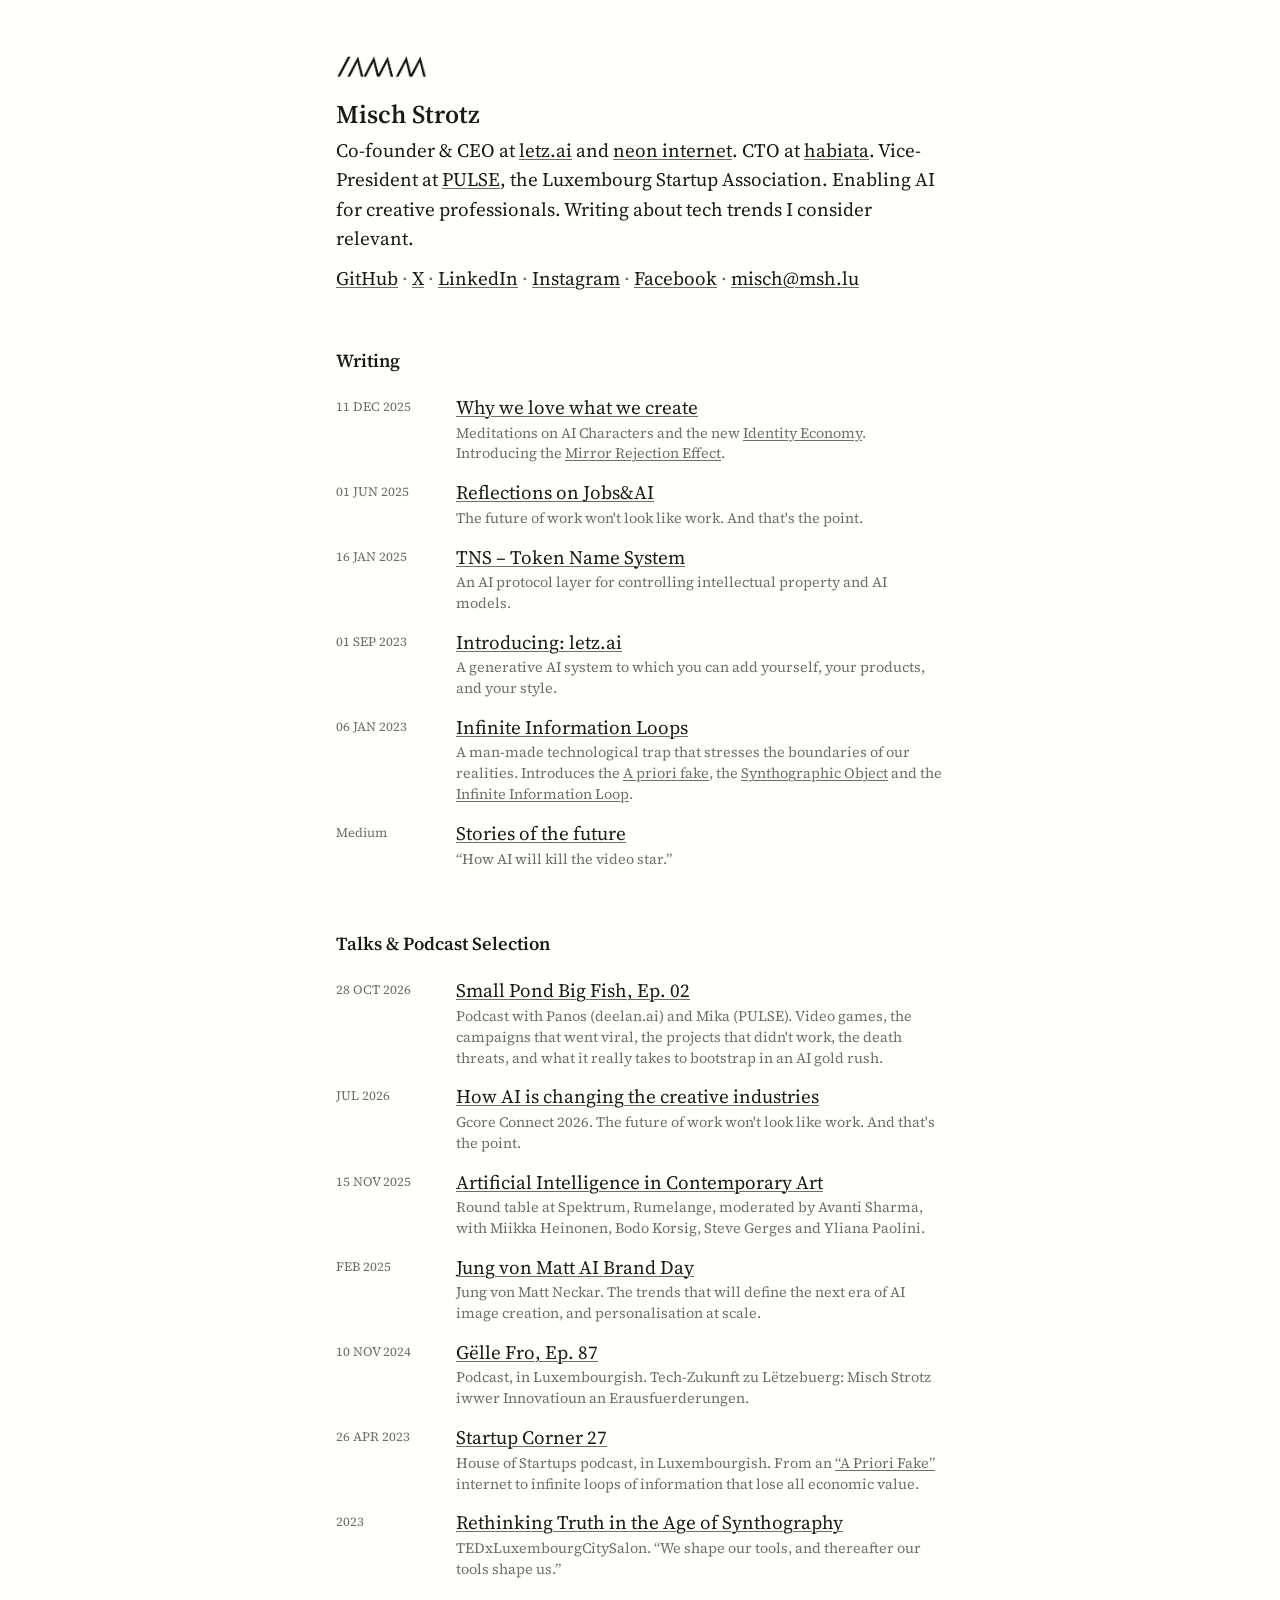
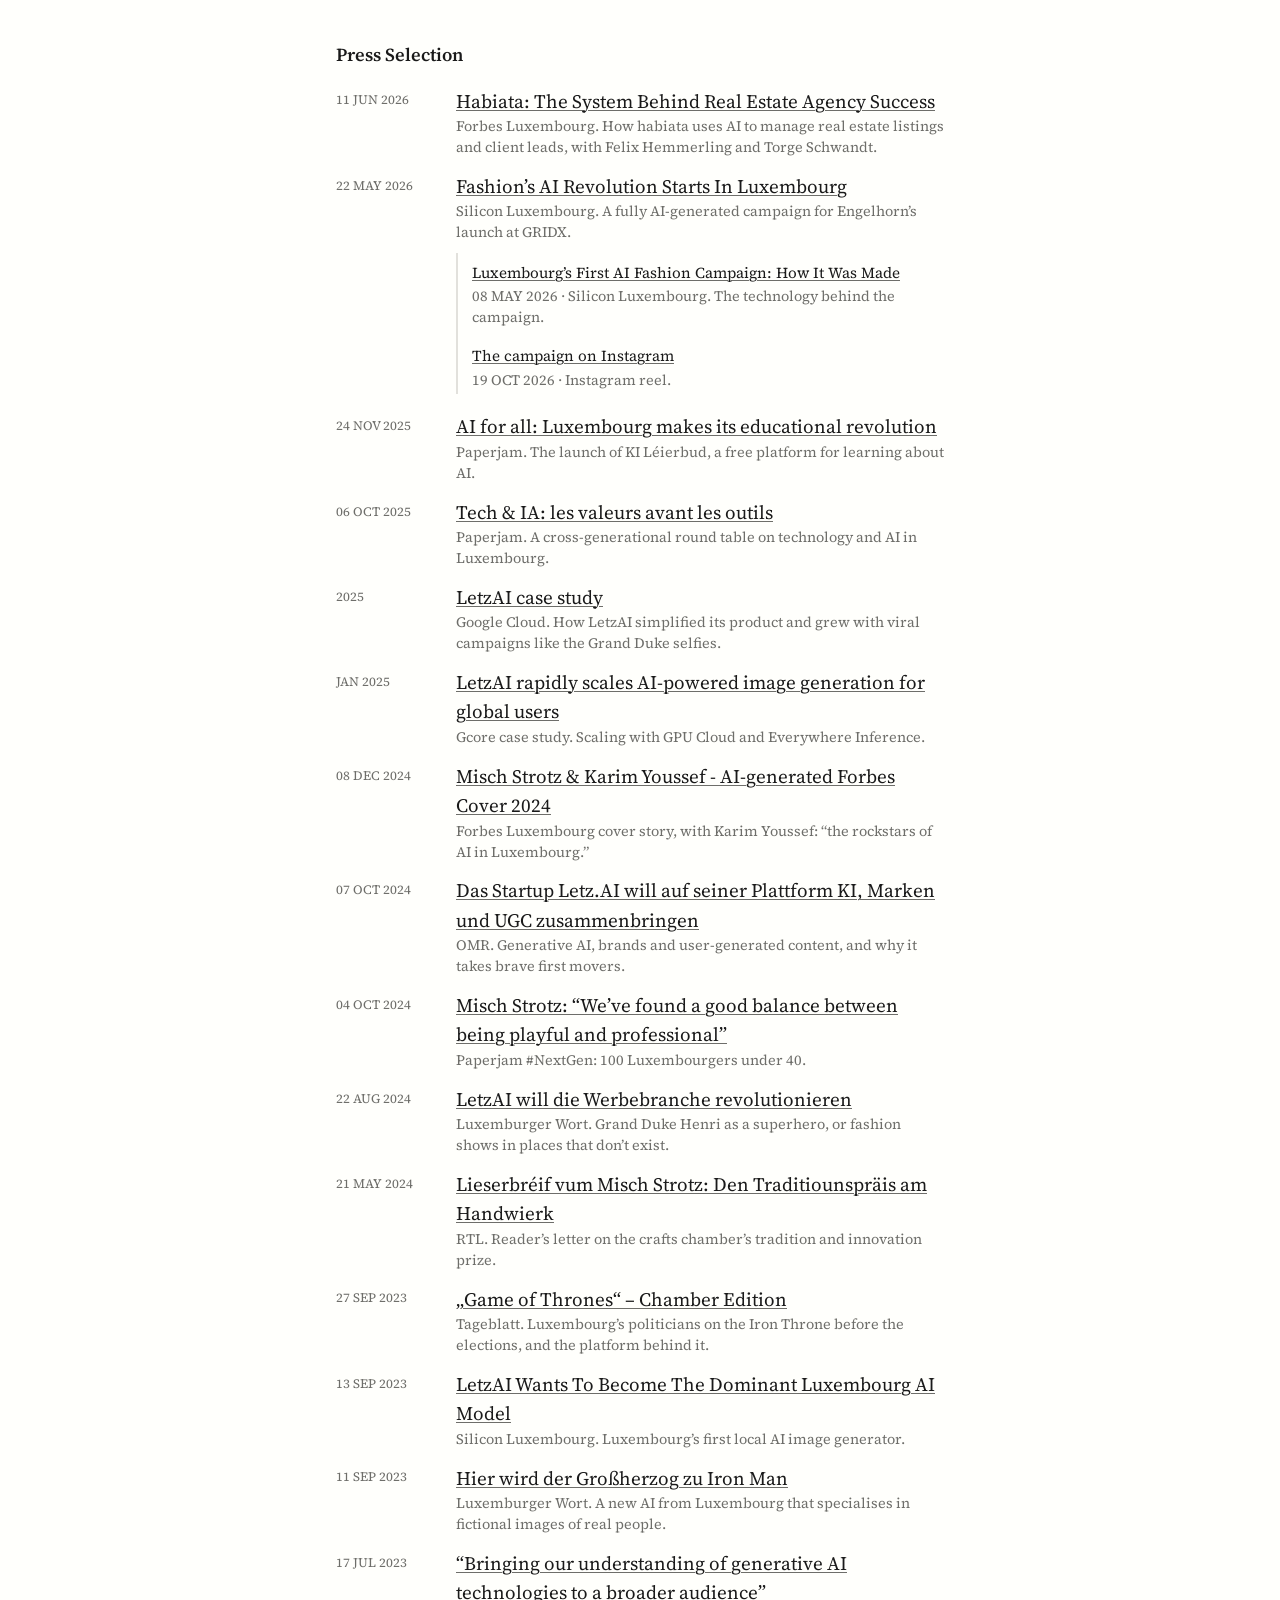
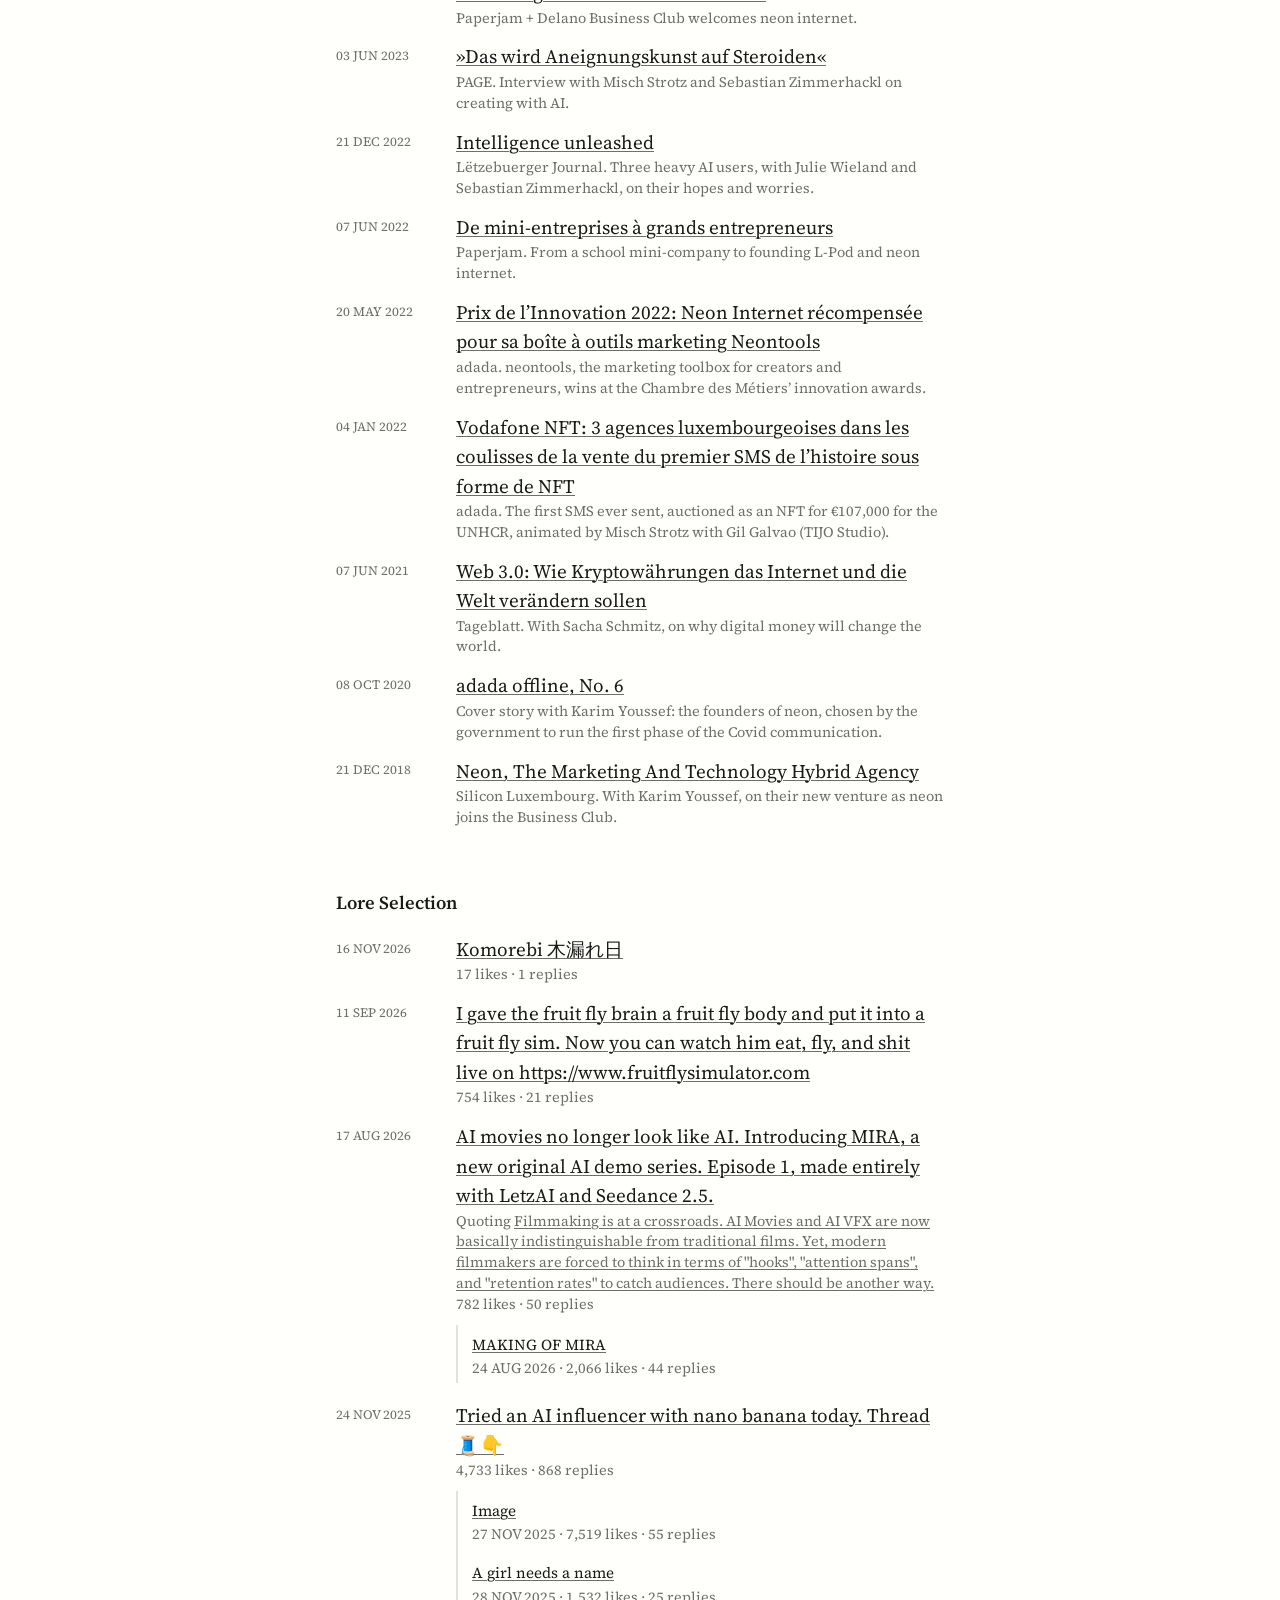
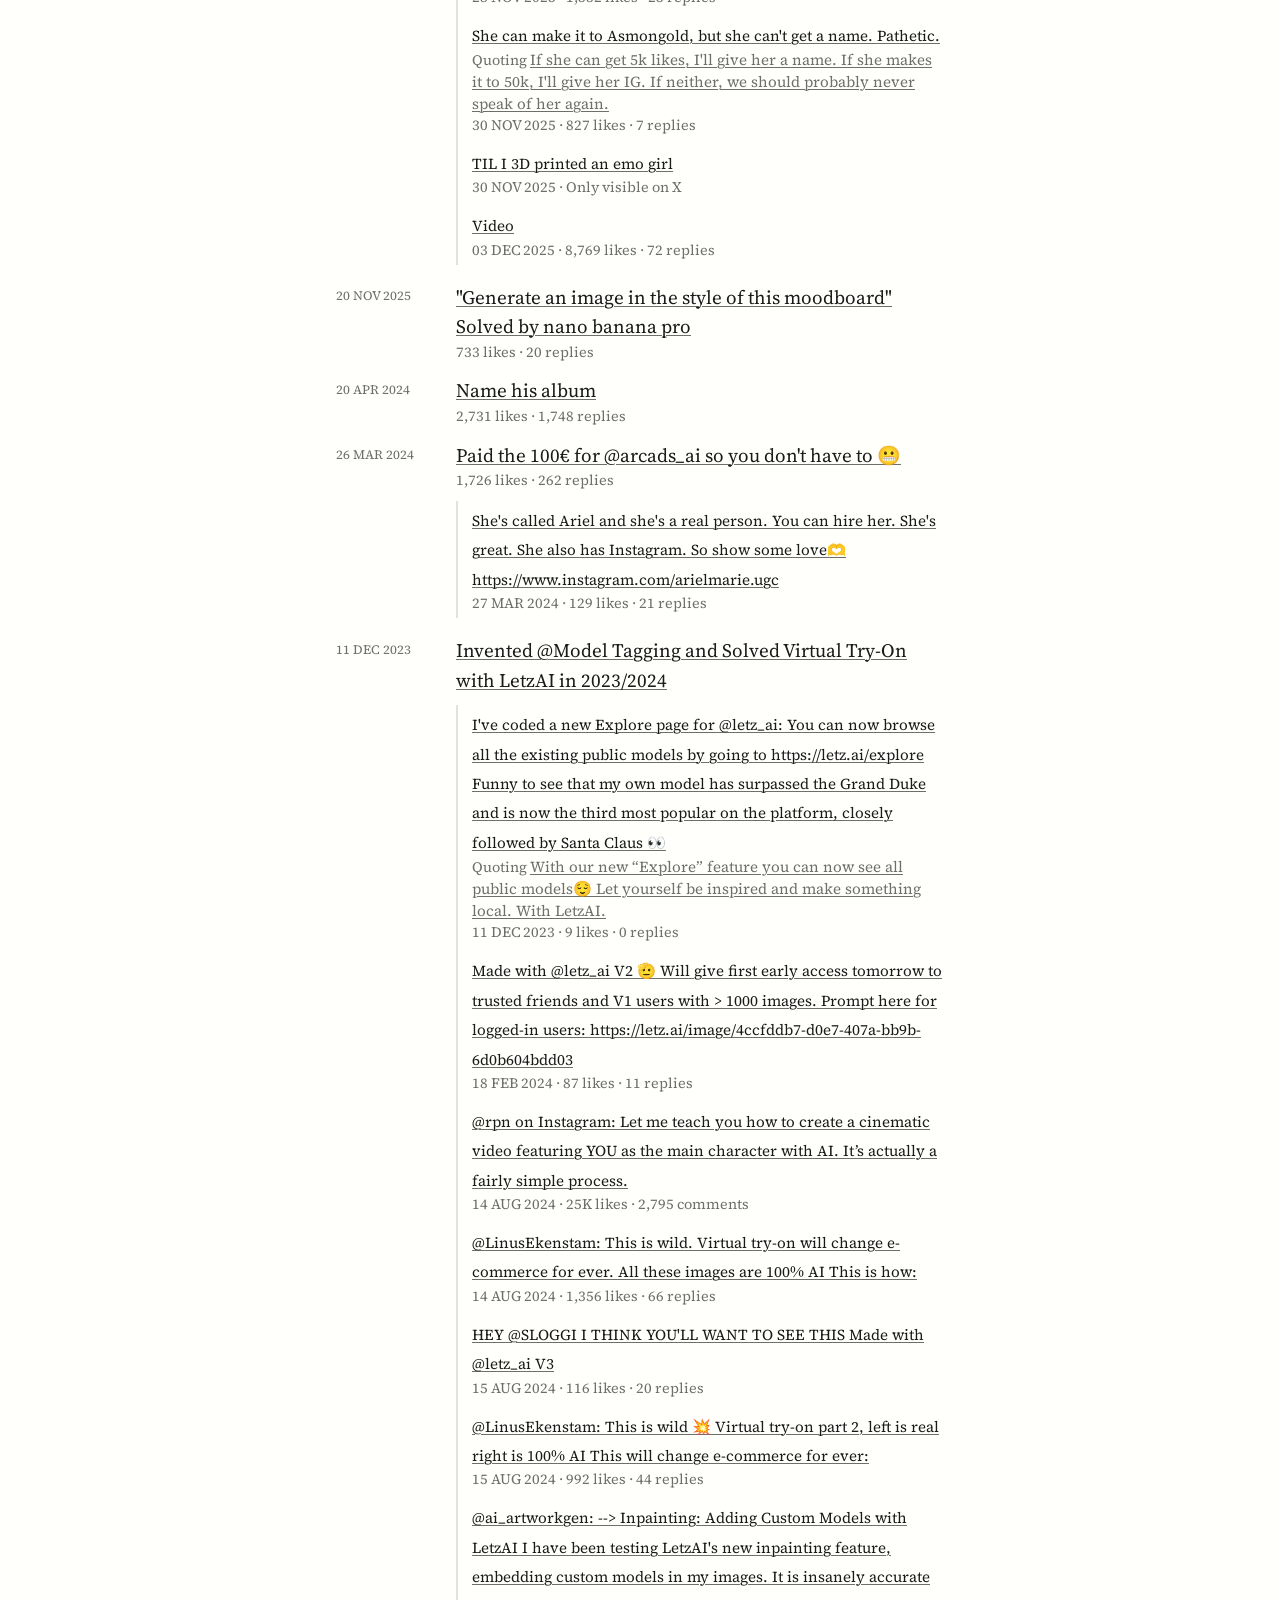
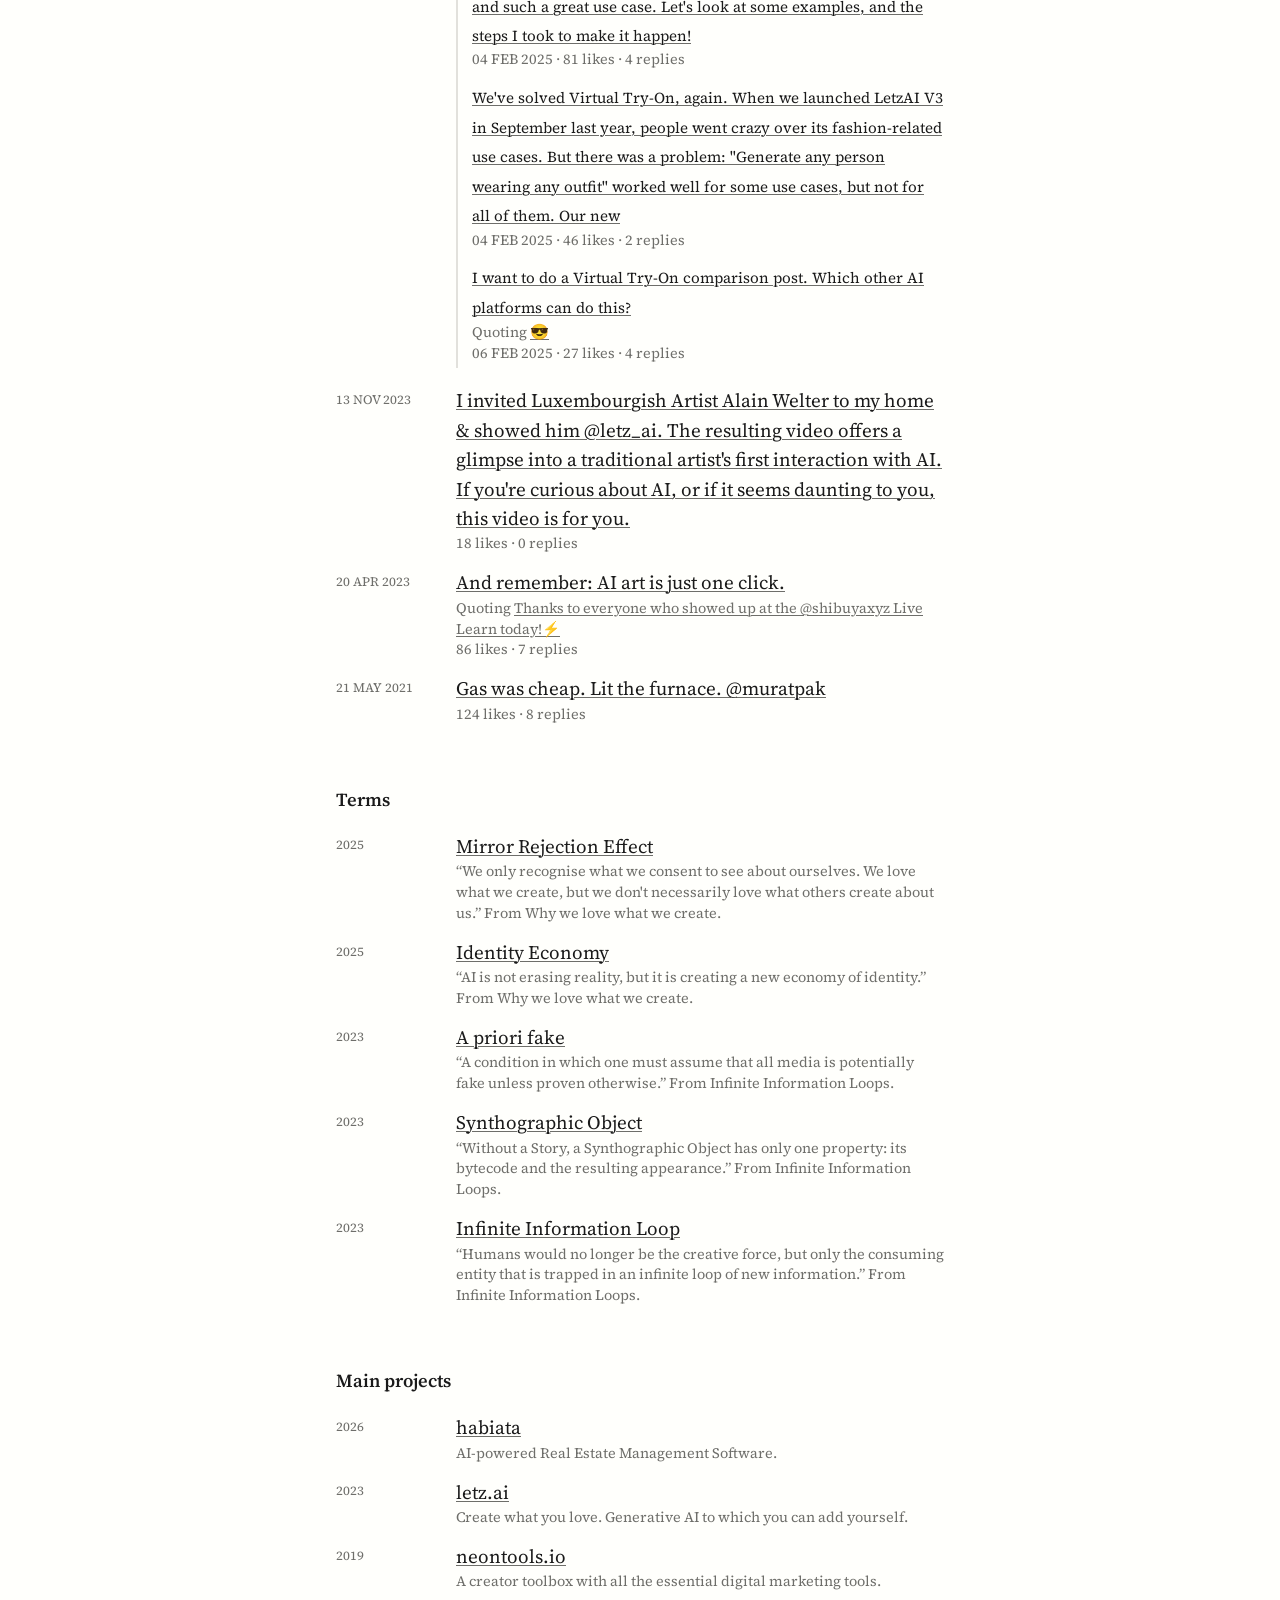
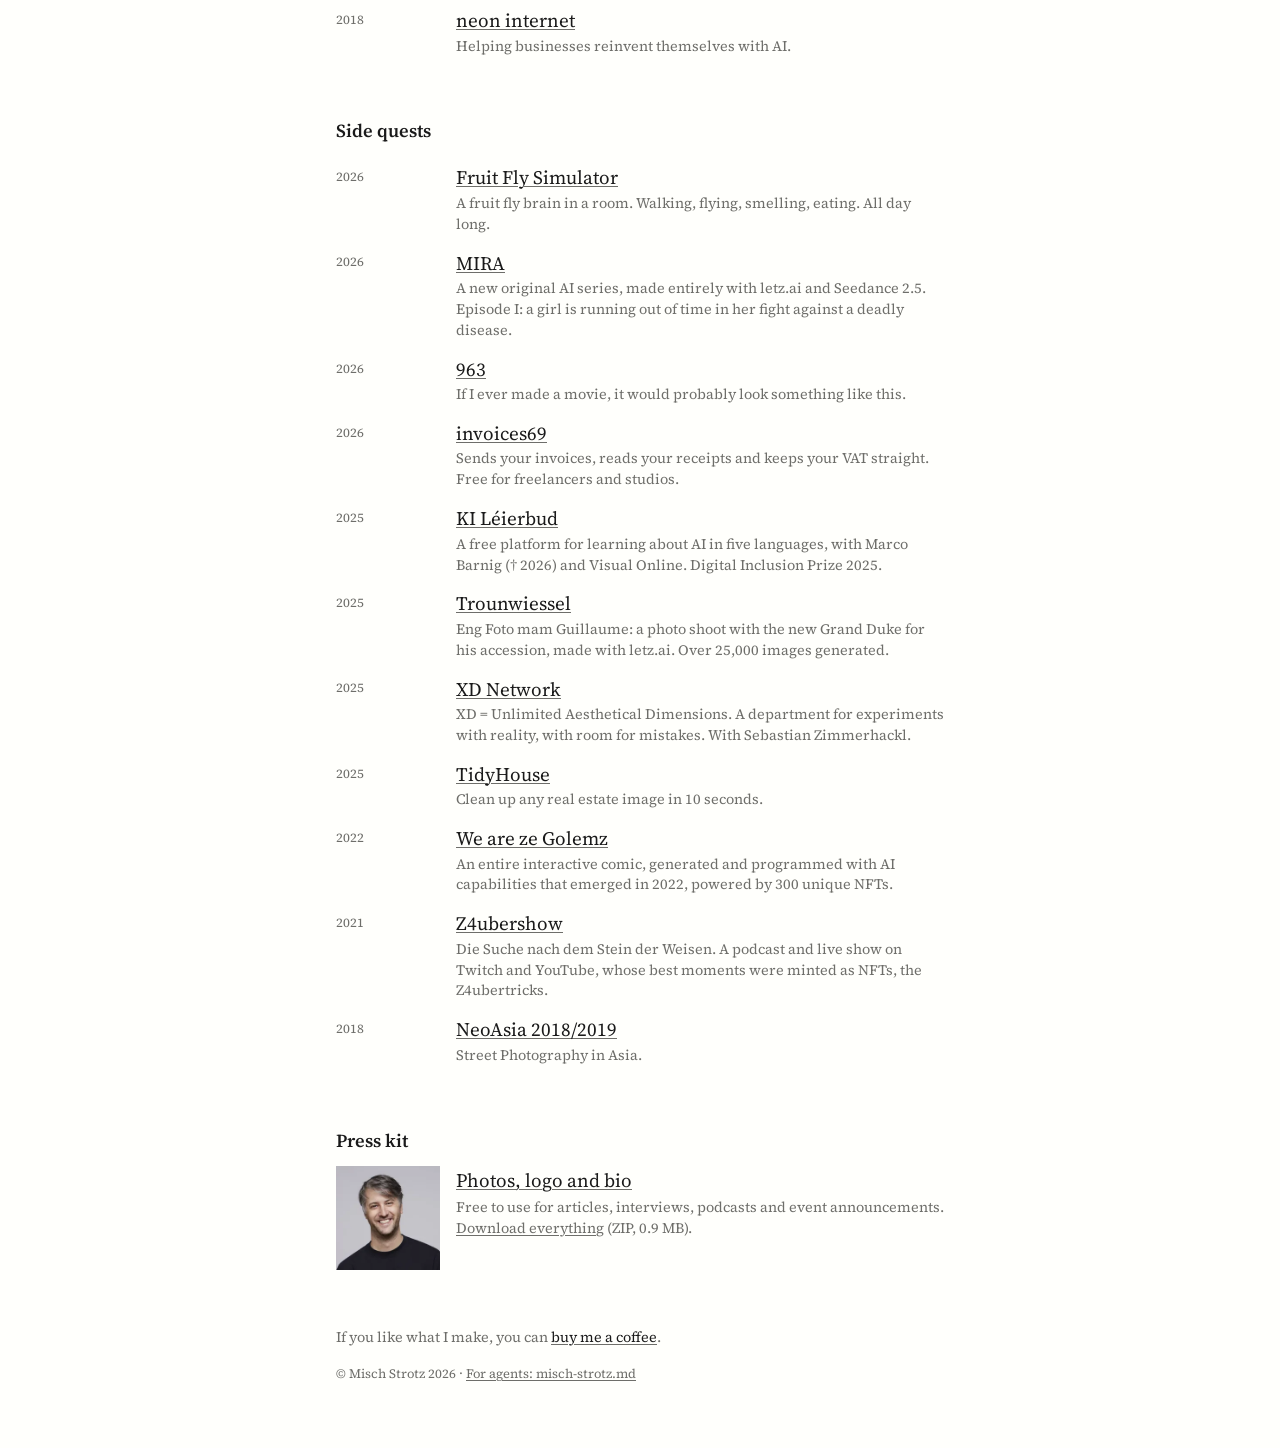
==== commit 05baf4ff: "Restore Infinite Information Loops intro; add Komorebi to Lore Co-authored-by: Cursor <cursoragent@c" ====
--- a/index.html
+++ b/index.html
@@ -179,6 +179,7 @@
       <h2>Lore Selection</h2>
       <ol class="entries" id="notes-list">
         <!-- Built by tools/render_lore.py from notes.json; edit those, not this. -->
+        <li class="story" data-thumb="thumbs/lore/2122393712911142920.webp"><time datetime="2026-11-16">16 NOV 2026</time><div><a target="_blank" rel="noopener" href="https://x.com/mitch0z/status/2122393712911142920">Komorebi 木漏れ日</a><p>17 likes · 1 replies</p></div></li>
         <li class="story" data-thumb="thumbs/lore/2098371958068883964.webp"><time datetime="2026-09-11">11 SEP 2026</time><div><a target="_blank" rel="noopener" href="https://x.com/mitch0z/status/2098371958068883964">I gave the fruit fly brain a fruit fly body and put it into a fruit fly sim. Now you can watch him eat, fly, and shit live on https://www.fruitflysimulator.com</a><p>754 likes · 21 replies</p></div></li>
         <li class="story" data-thumb="thumbs/lore/2089433805220151614.webp"><time datetime="2026-08-17">17 AUG 2026</time><div><a target="_blank" rel="noopener" href="https://x.com/mitch0z/status/2089433805220151614">AI movies no longer look like AI. Introducing MIRA, a new original AI demo series. Episode 1, made entirely with LetzAI and Seedance 2.5.</a><p>Quoting <a target="_blank" rel="noopener" href="https://x.com/mitch0z/status/2089066811404730802">Filmmaking is at a crossroads. AI Movies and AI VFX are now basically indistinguishable from traditional films. Yet, modern filmmakers are forced to think in terms of &quot;hooks&quot;, &quot;attention spans&quot;, and &quot;retention rates&quot; to catch audiences. There should be another way.</a></p><p>782 likes · 50 replies</p><ol class="story-posts"><li data-thumb="thumbs/lore/2091905048364146988.webp"><a target="_blank" rel="noopener" href="https://x.com/mitch0z/status/2091905048364146988">MAKING OF MIRA</a><p><time datetime="2026-08-24">24 AUG 2026</time> · 2,066 likes · 44 replies</p></li></ol></div></li>
         <li class="story" data-thumb="thumbs/lore/1993035566959804646.webp"><time datetime="2025-11-24">24 NOV 2025</time><div><a target="_blank" rel="noopener" href="https://x.com/mitch0z/status/1993035566959804646">Tried an AI influencer with nano banana today. Thread 🧵👇</a><p>4,733 likes · 868 replies</p><ol class="story-posts"><li data-thumb="thumbs/lore/1994159184930111722.webp"><a target="_blank" rel="noopener" href="https://x.com/mitch0z/status/1994159184930111722">Image</a><p><time datetime="2025-11-27">27 NOV 2025</time> · 7,519 likes · 55 replies</p></li><li data-thumb="thumbs/lore/1994389566078267827.webp"><a target="_blank" rel="noopener" href="https://x.com/mitch0z/status/1994389566078267827">A girl needs a name</a><p><time datetime="2025-11-28">28 NOV 2025</time> · 1,532 likes · 25 replies</p></li><li data-thumb="thumbs/lore/1994938960561471568.webp"><a target="_blank" rel="noopener" href="https://x.com/mitch0z/status/1994938960561471568">She can make it to Asmongold, but she can&#x27;t get a name. Pathetic.</a><p>Quoting <a target="_blank" rel="noopener" href="https://x.com/mitch0z/status/1994771989756563842">If she can get 5k likes, I&#x27;ll give her a name. If she makes it to 50k, I&#x27;ll give her IG. If neither, we should probably never speak of her again.</a></p><p><time datetime="2025-11-30">30 NOV 2025</time> · 827 likes · 7 replies</p></li><li data-thumb=""><a target="_blank" rel="noopener" href="https://x.com/mitch0z/status/1994963165705375750">TIL I 3D printed an emo girl</a><p><time datetime="2025-11-30">30 NOV 2025</time> · Only visible on X</p></li><li data-thumb="thumbs/lore/1996276542847029426.webp"><a target="_blank" rel="noopener" href="https://x.com/mitch0z/status/1996276542847029426">Video</a><p><time datetime="2025-12-03">03 DEC 2025</time> · 8,769 likes · 72 replies</p></li></ol></div></li>
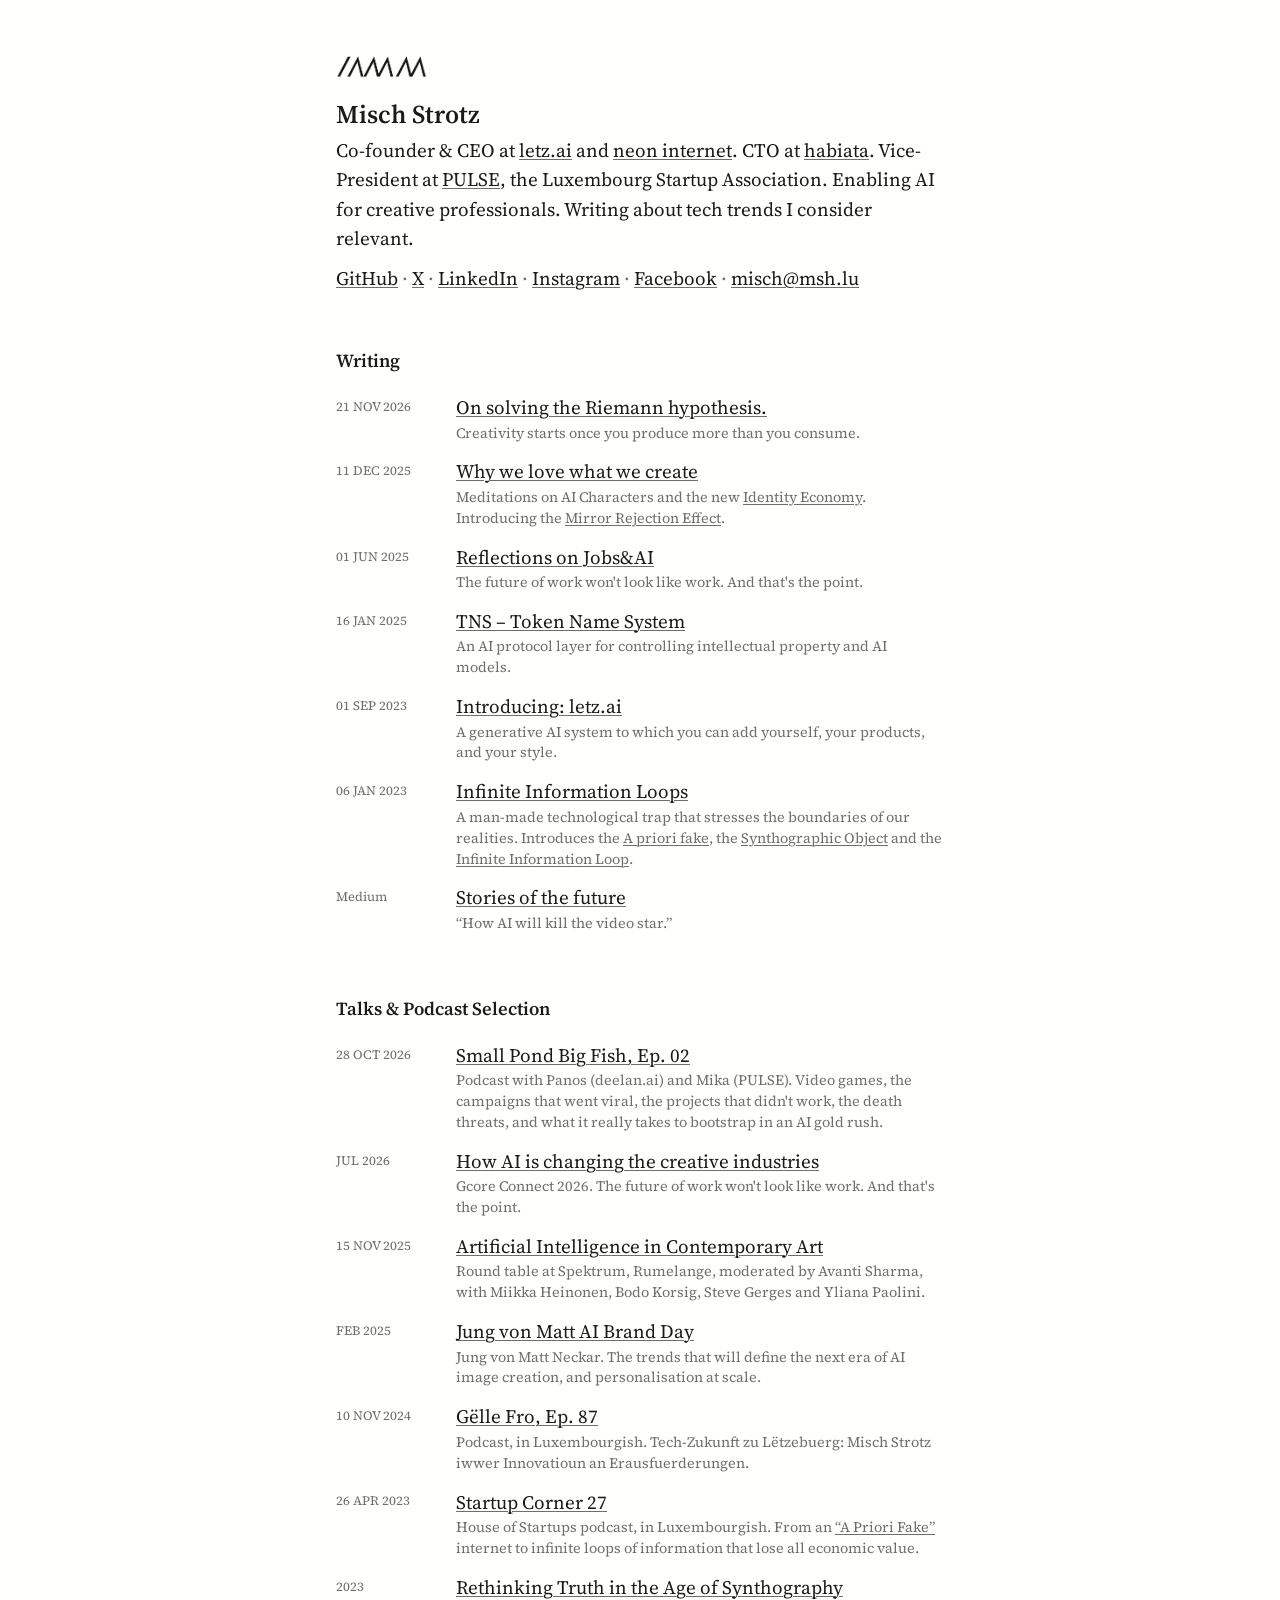
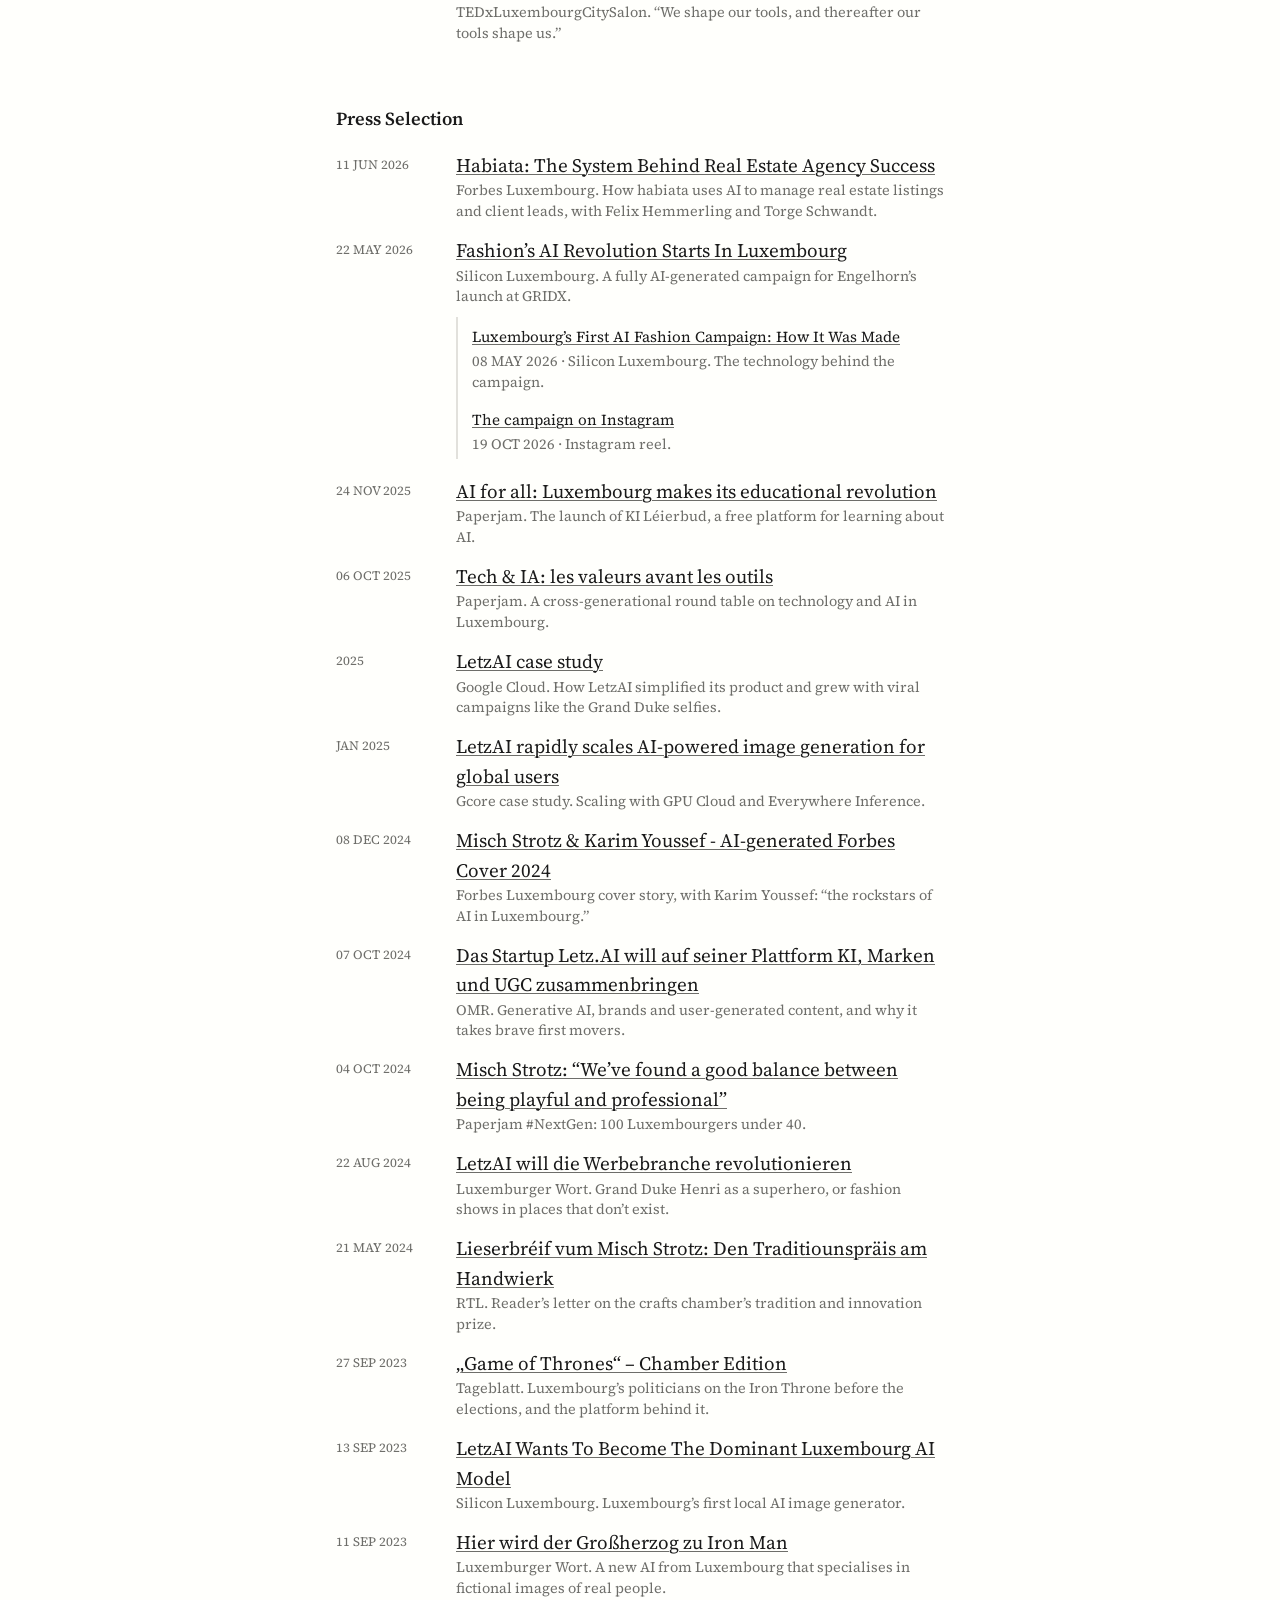
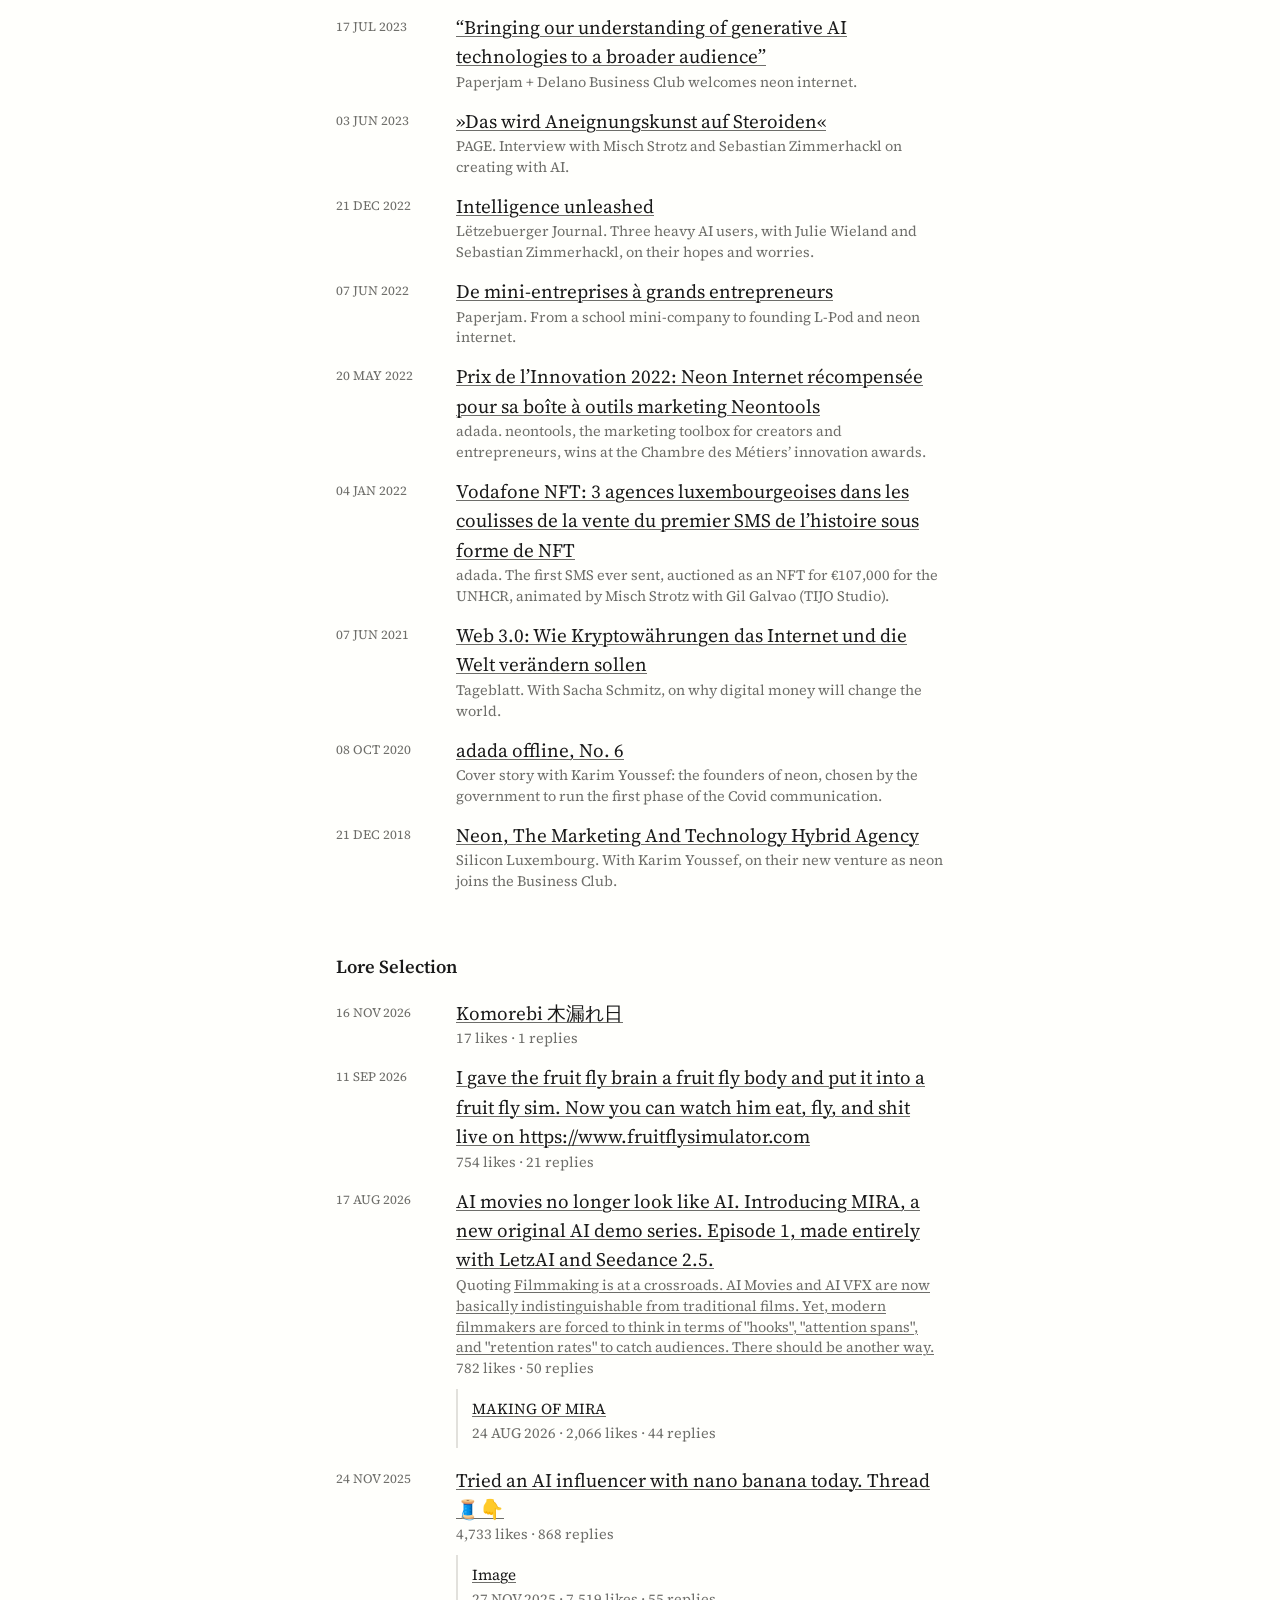
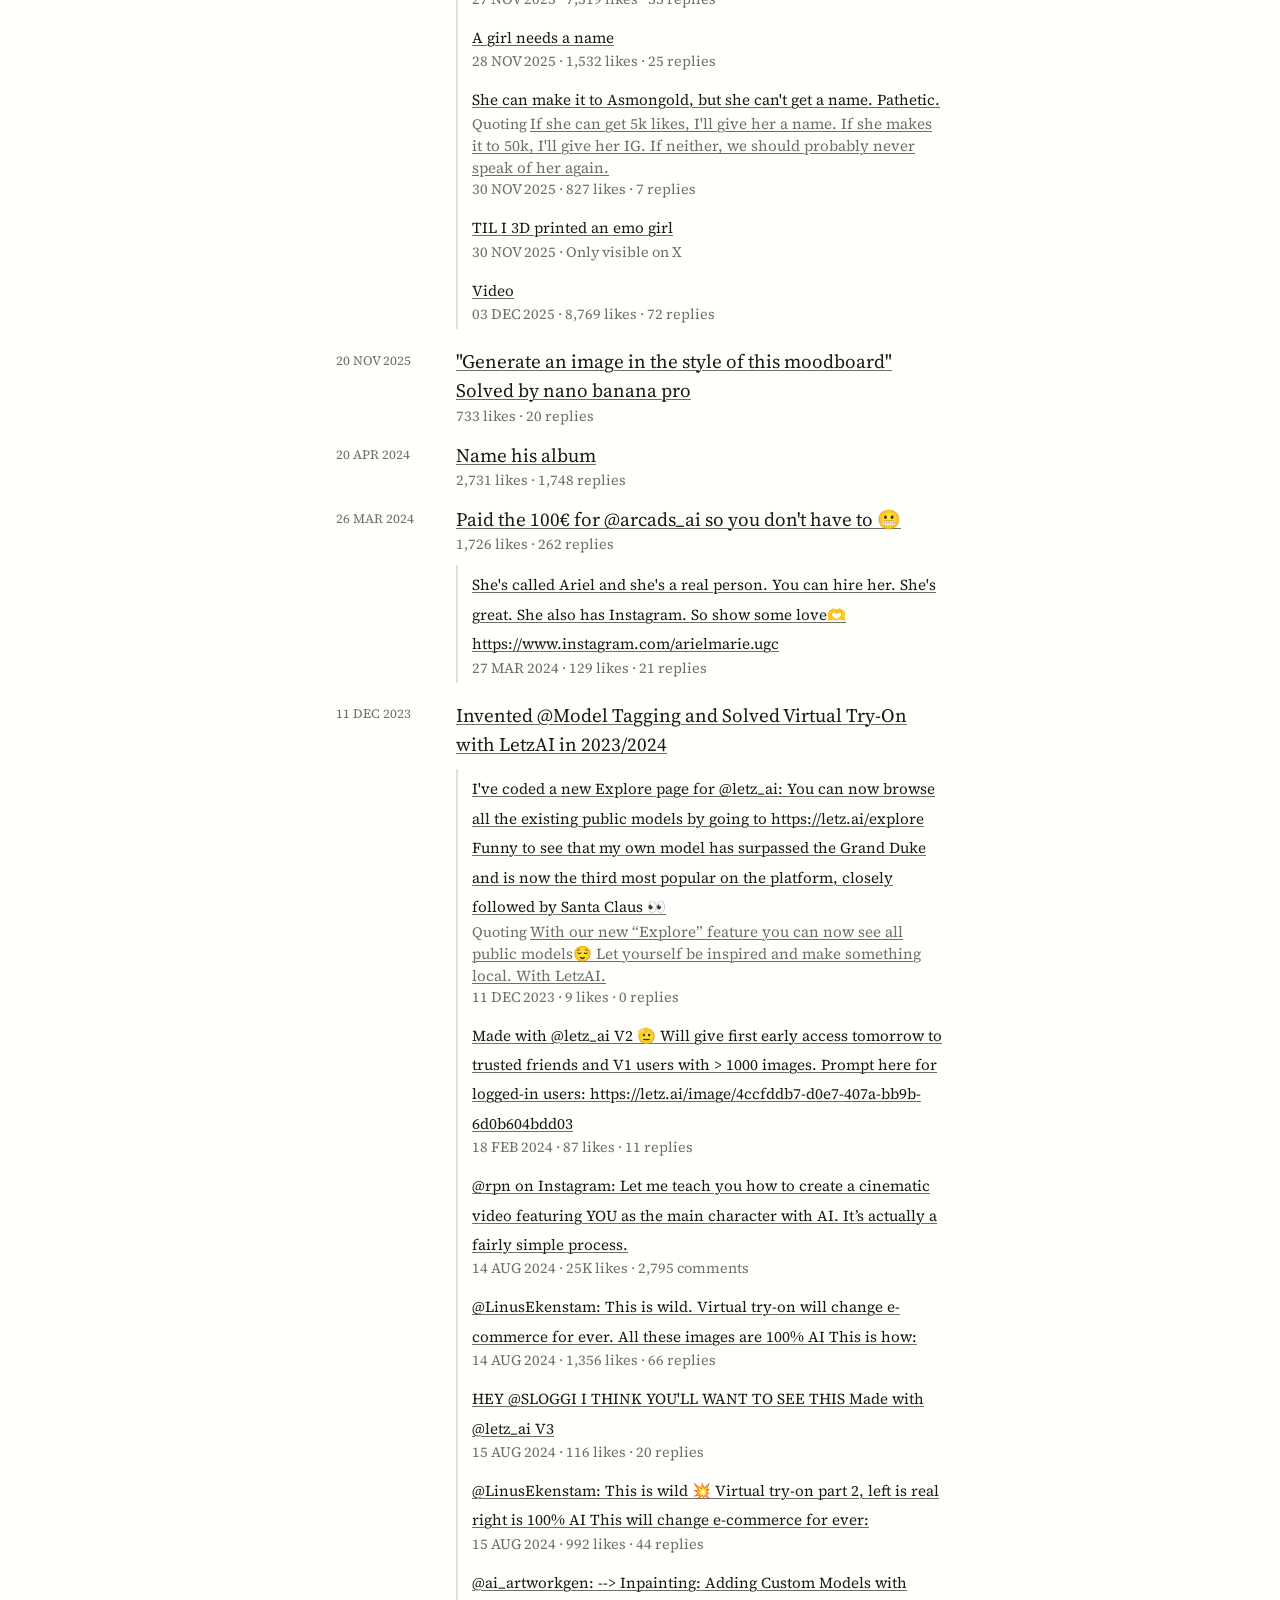
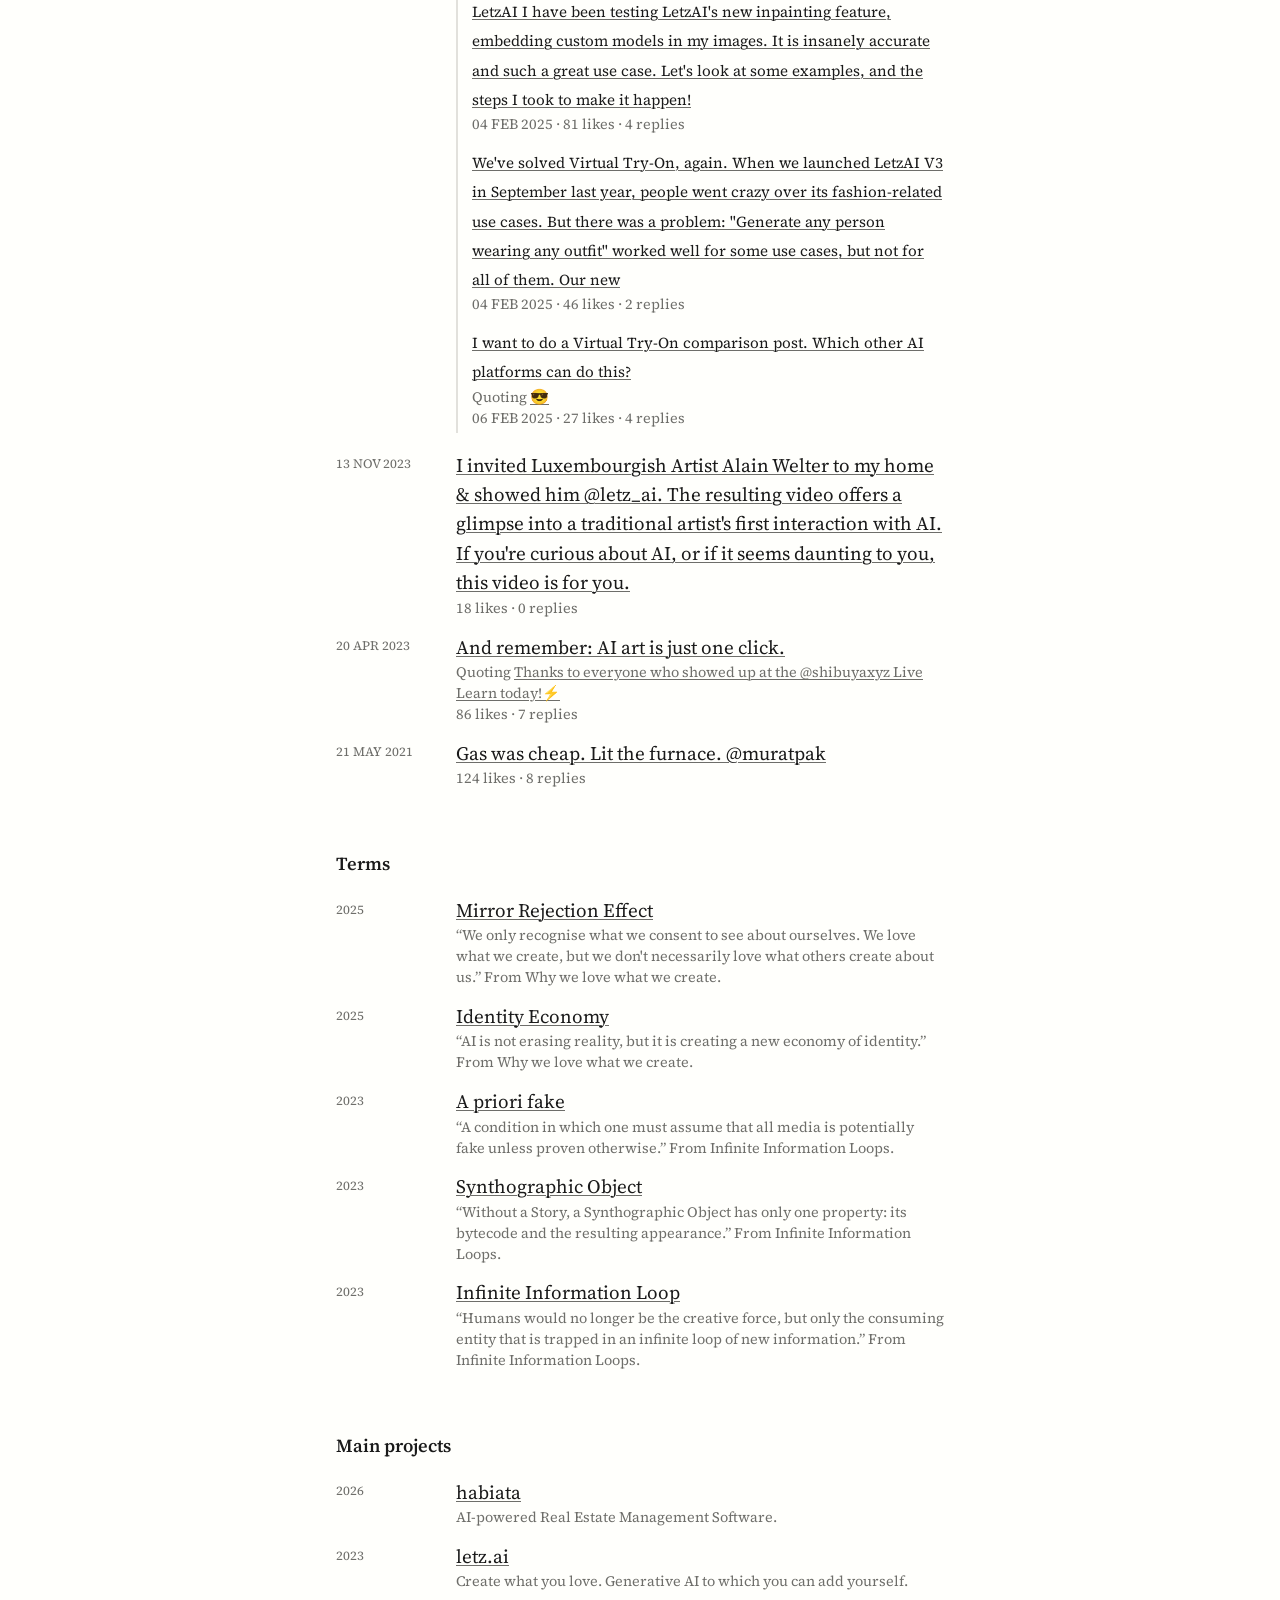
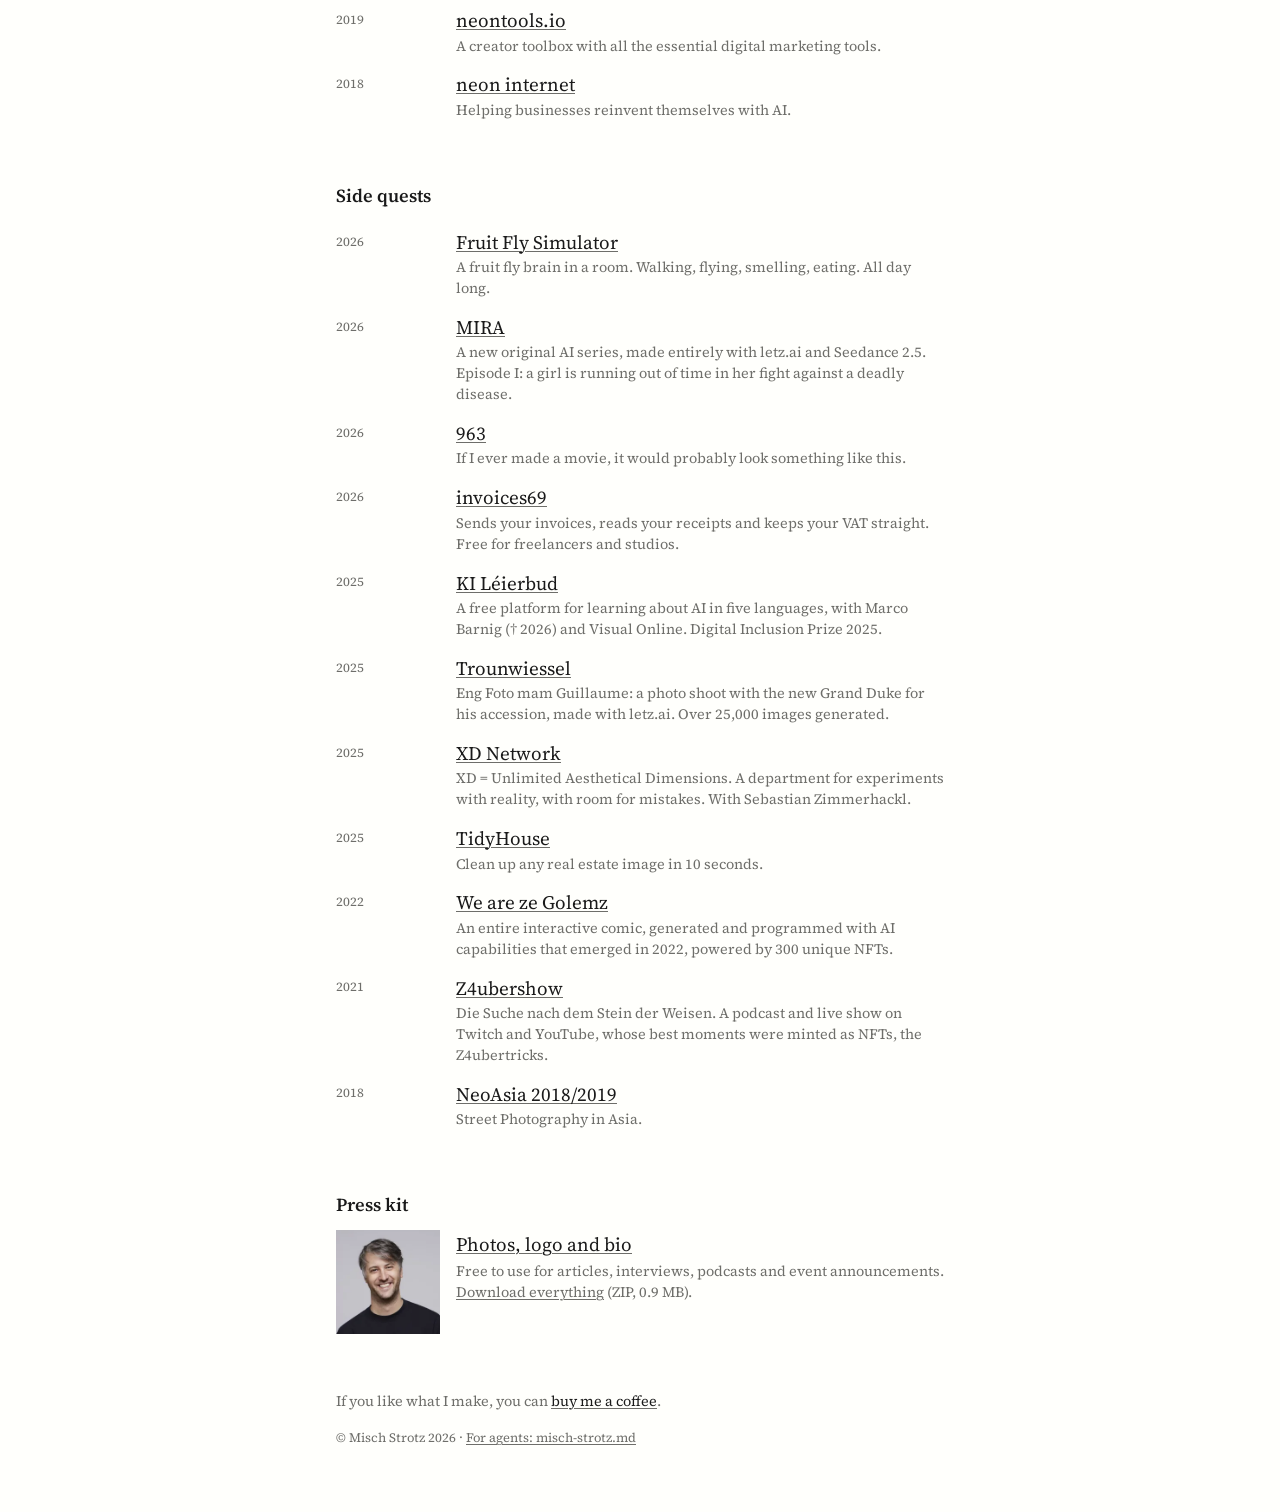
==== commit a81a653f: "Add 'On solving the Riemann hypothesis.' essay; open top logo in same tab Co-authored-by: Cursor <cu" ====
--- a/index.html
+++ b/index.html
@@ -88,6 +88,13 @@
     <section id="writing">
       <h2>Writing</h2>
       <ol class="entries">
+        <li>
+          <time datetime="2026-11-21">21 NOV 2026</time>
+          <div>
+            <a target="_blank" rel="noopener" href="onsolvingtheriemannhypothesis/">On solving the Riemann hypothesis.</a>
+            <p>Creativity starts once you produce more than you consume.</p>
+          </div>
+        </li>
         <li data-thumb="thumbs/why-we-love-what-we-create.webp">
           <time datetime="2025-12-11">11 DEC 2025</time>
           <div>
--- a/styles.css
+++ b/styles.css
@@ -115,6 +115,7 @@
 .essay header h1 { font-size: 2rem; margin-top: 28px; }
 .essay .dek { margin-top: 6px; font-size: 1.15rem; color: var(--muted); font-style: italic; }
 .essay header .meta { display: block; margin-top: 10px; }
+.essay header + article { margin-top: 28px; }
 .essay figure { margin: 28px 0; }
 .essay figure img { display: block; width: 100%; height: auto; }
 .essay figcaption { margin-top: 6px; color: var(--muted); font-size: .8rem; }
